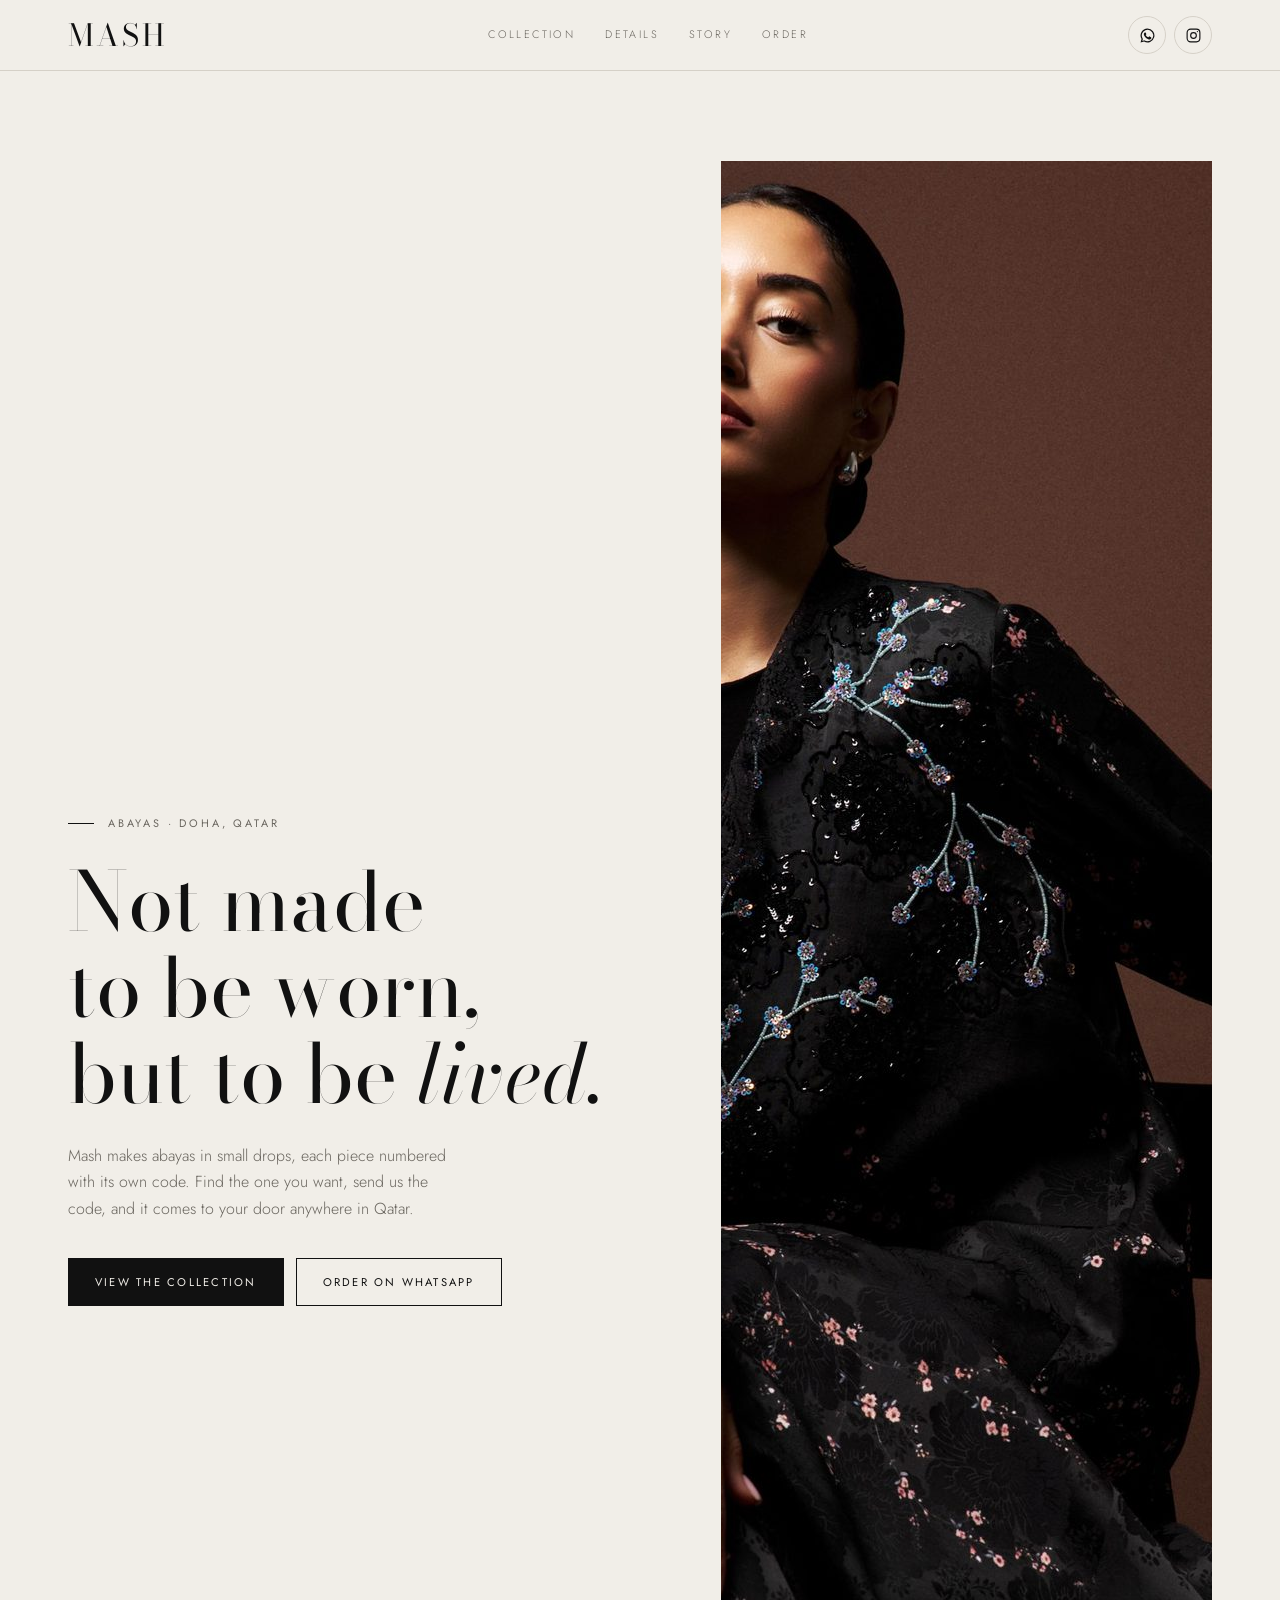
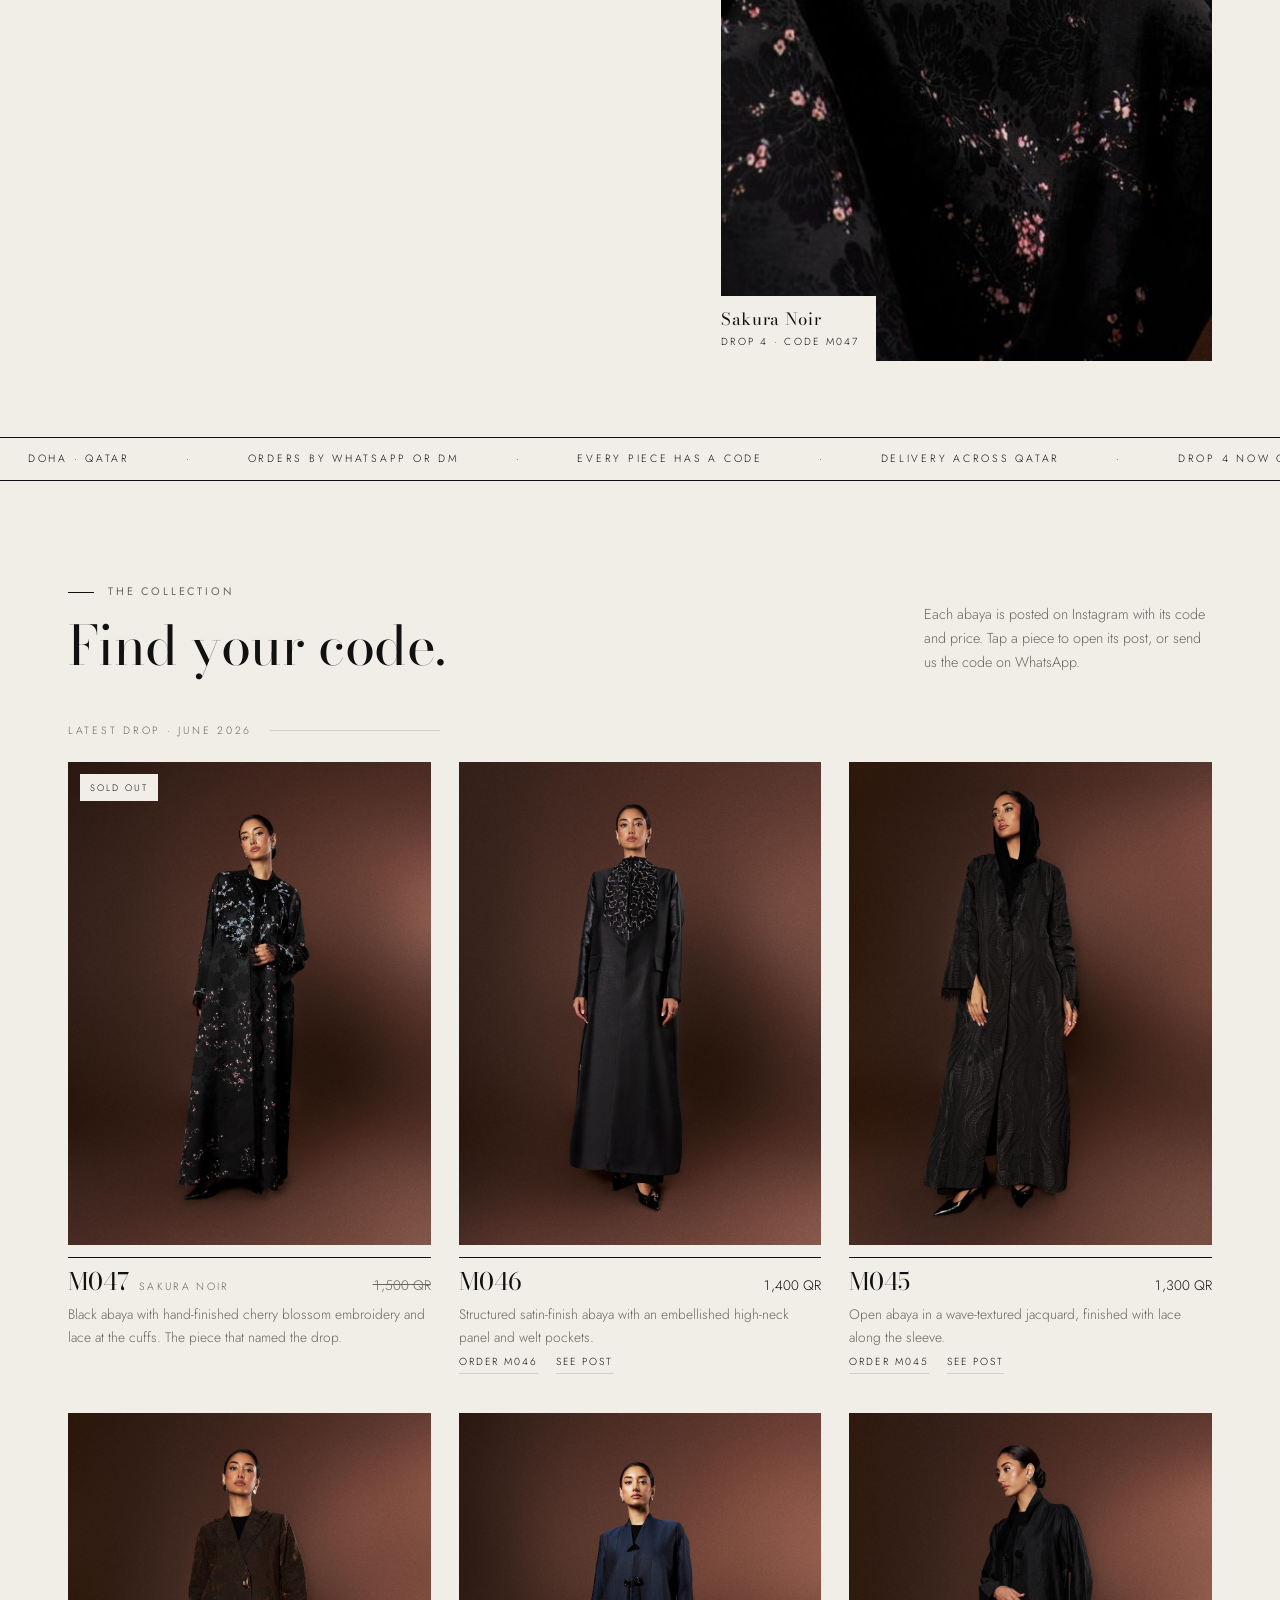
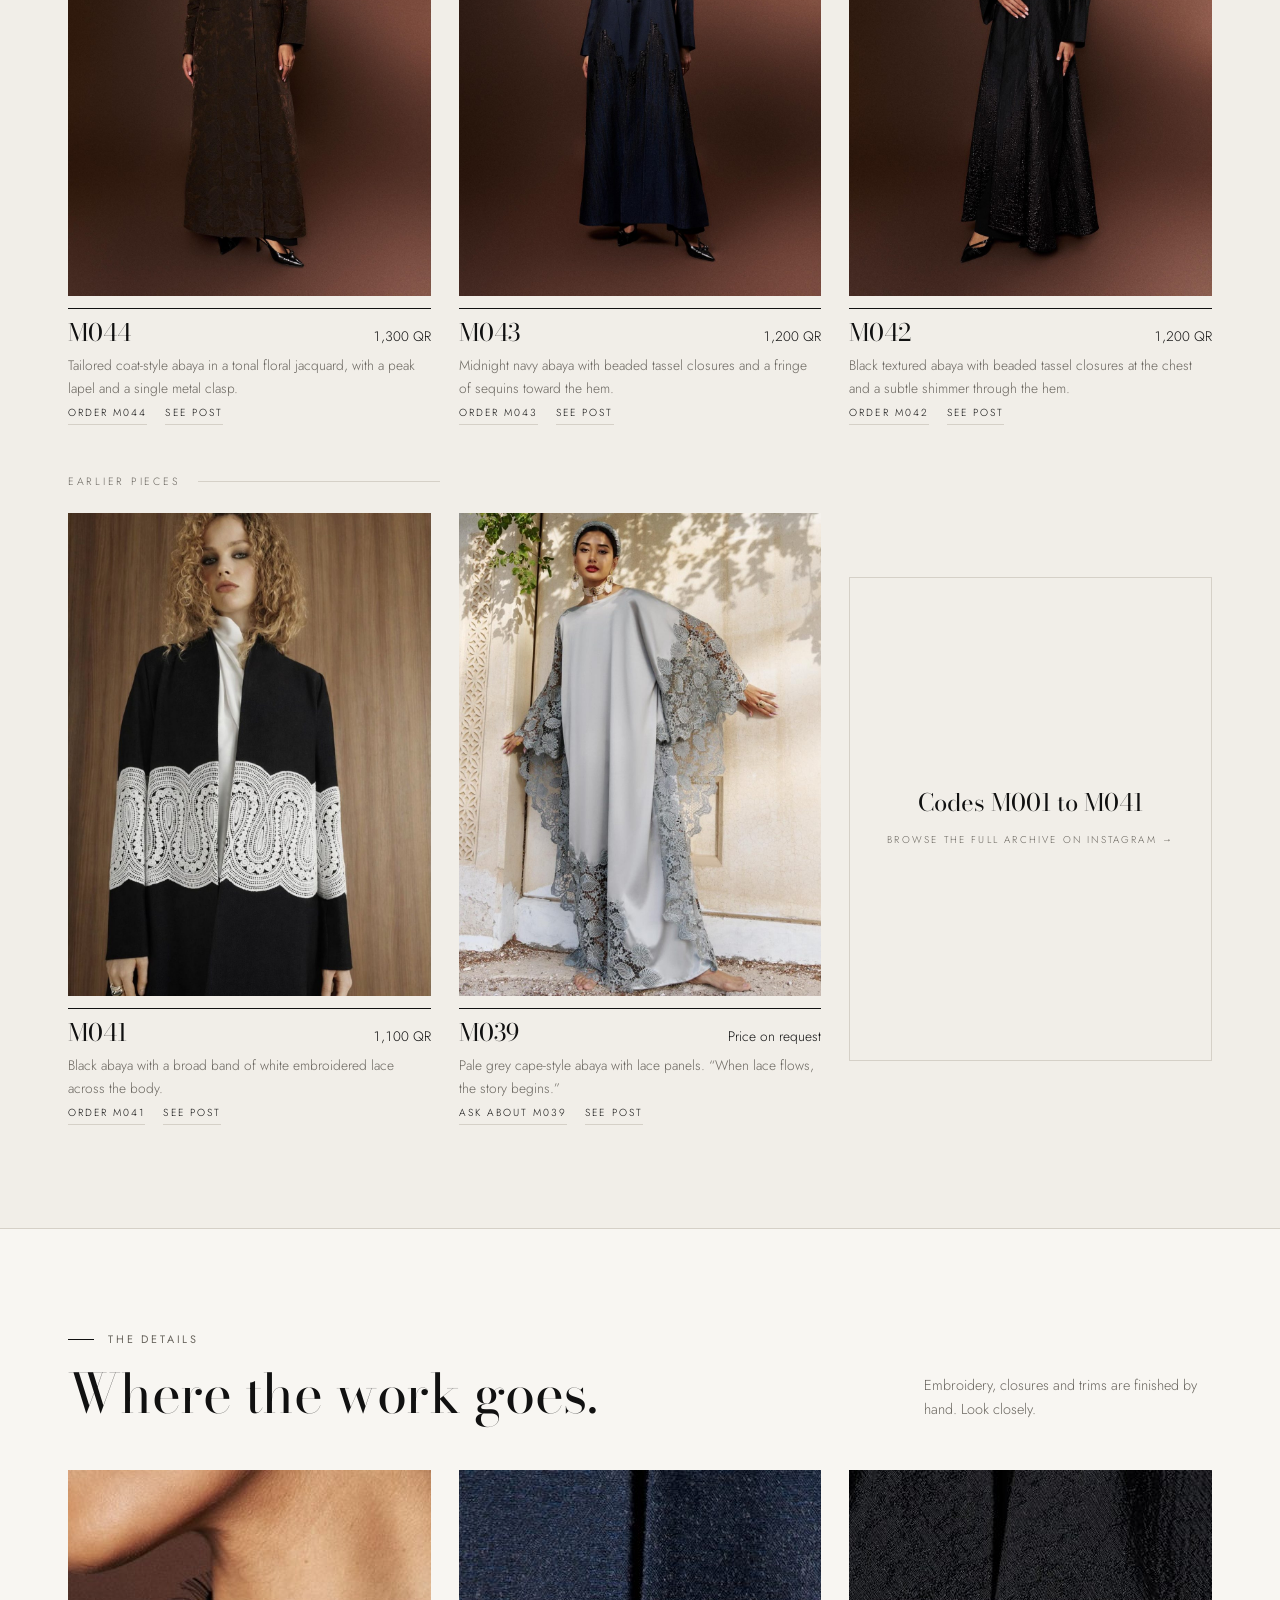
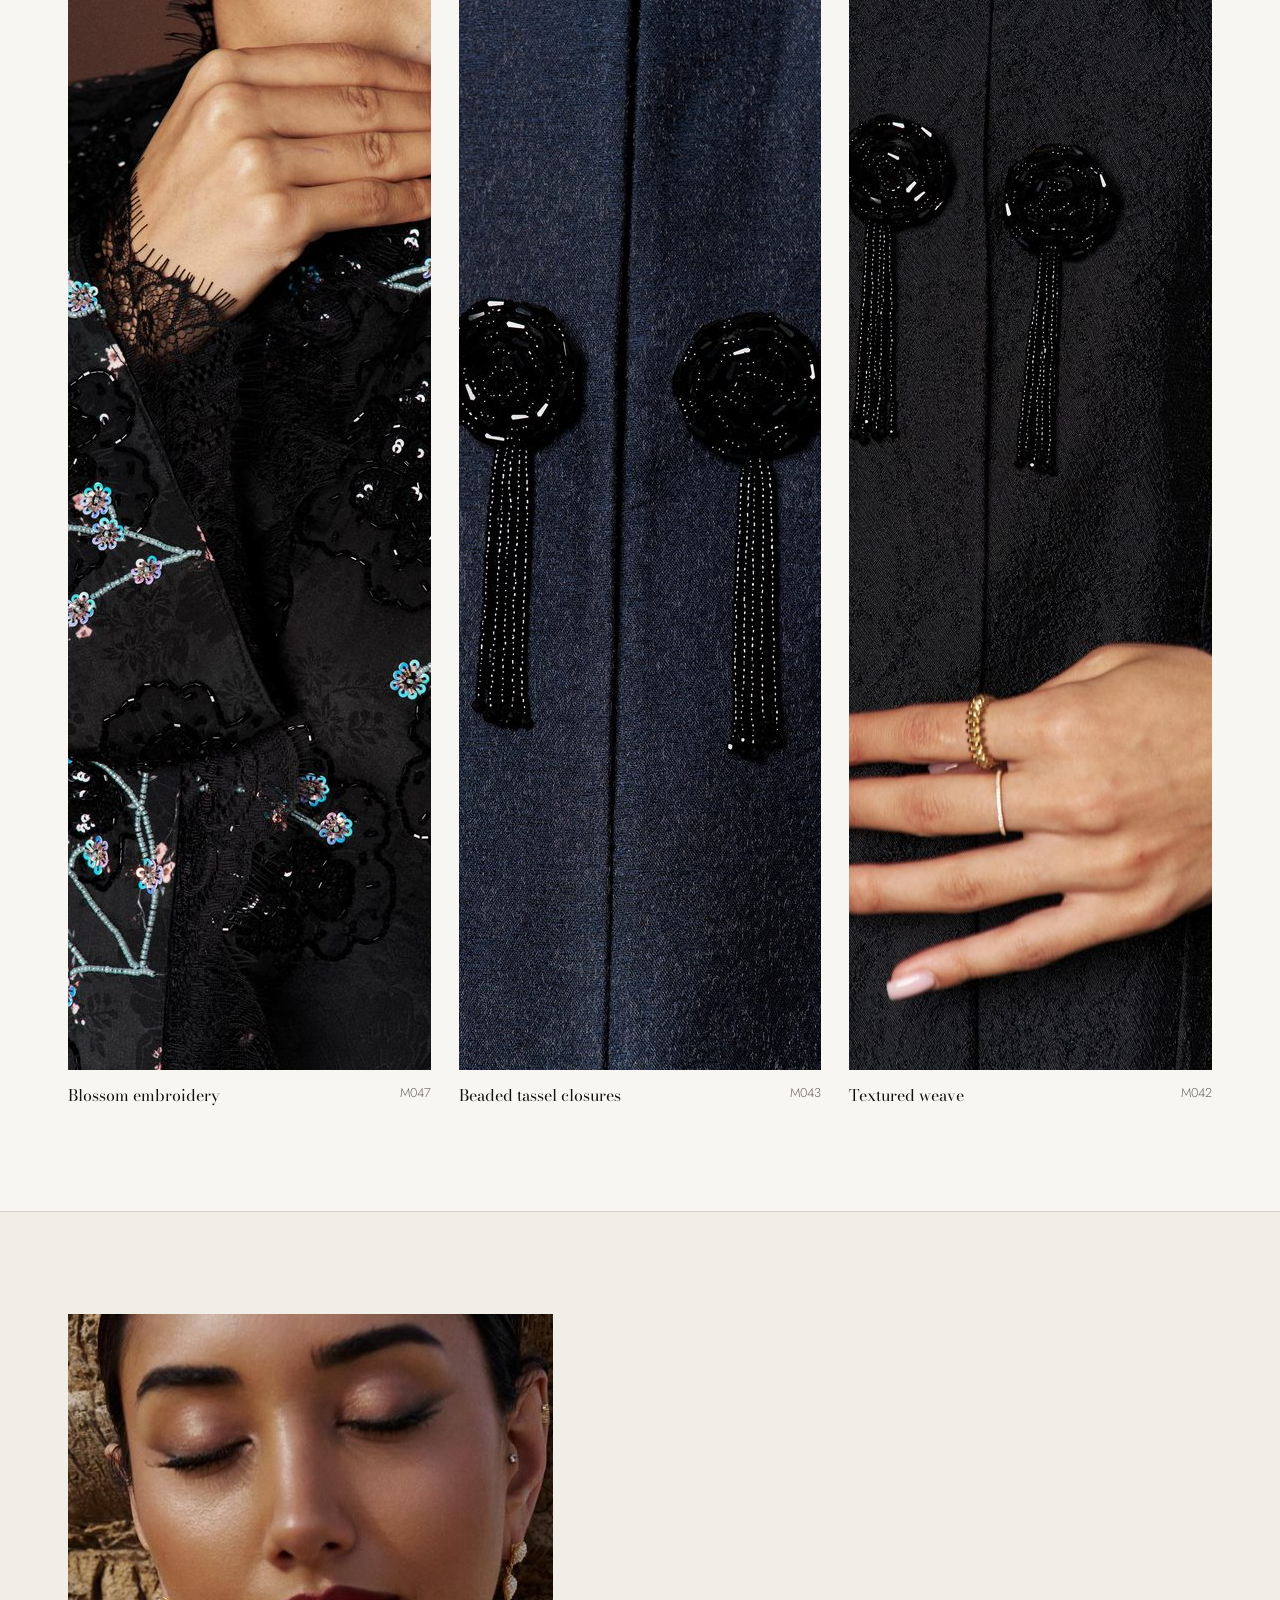
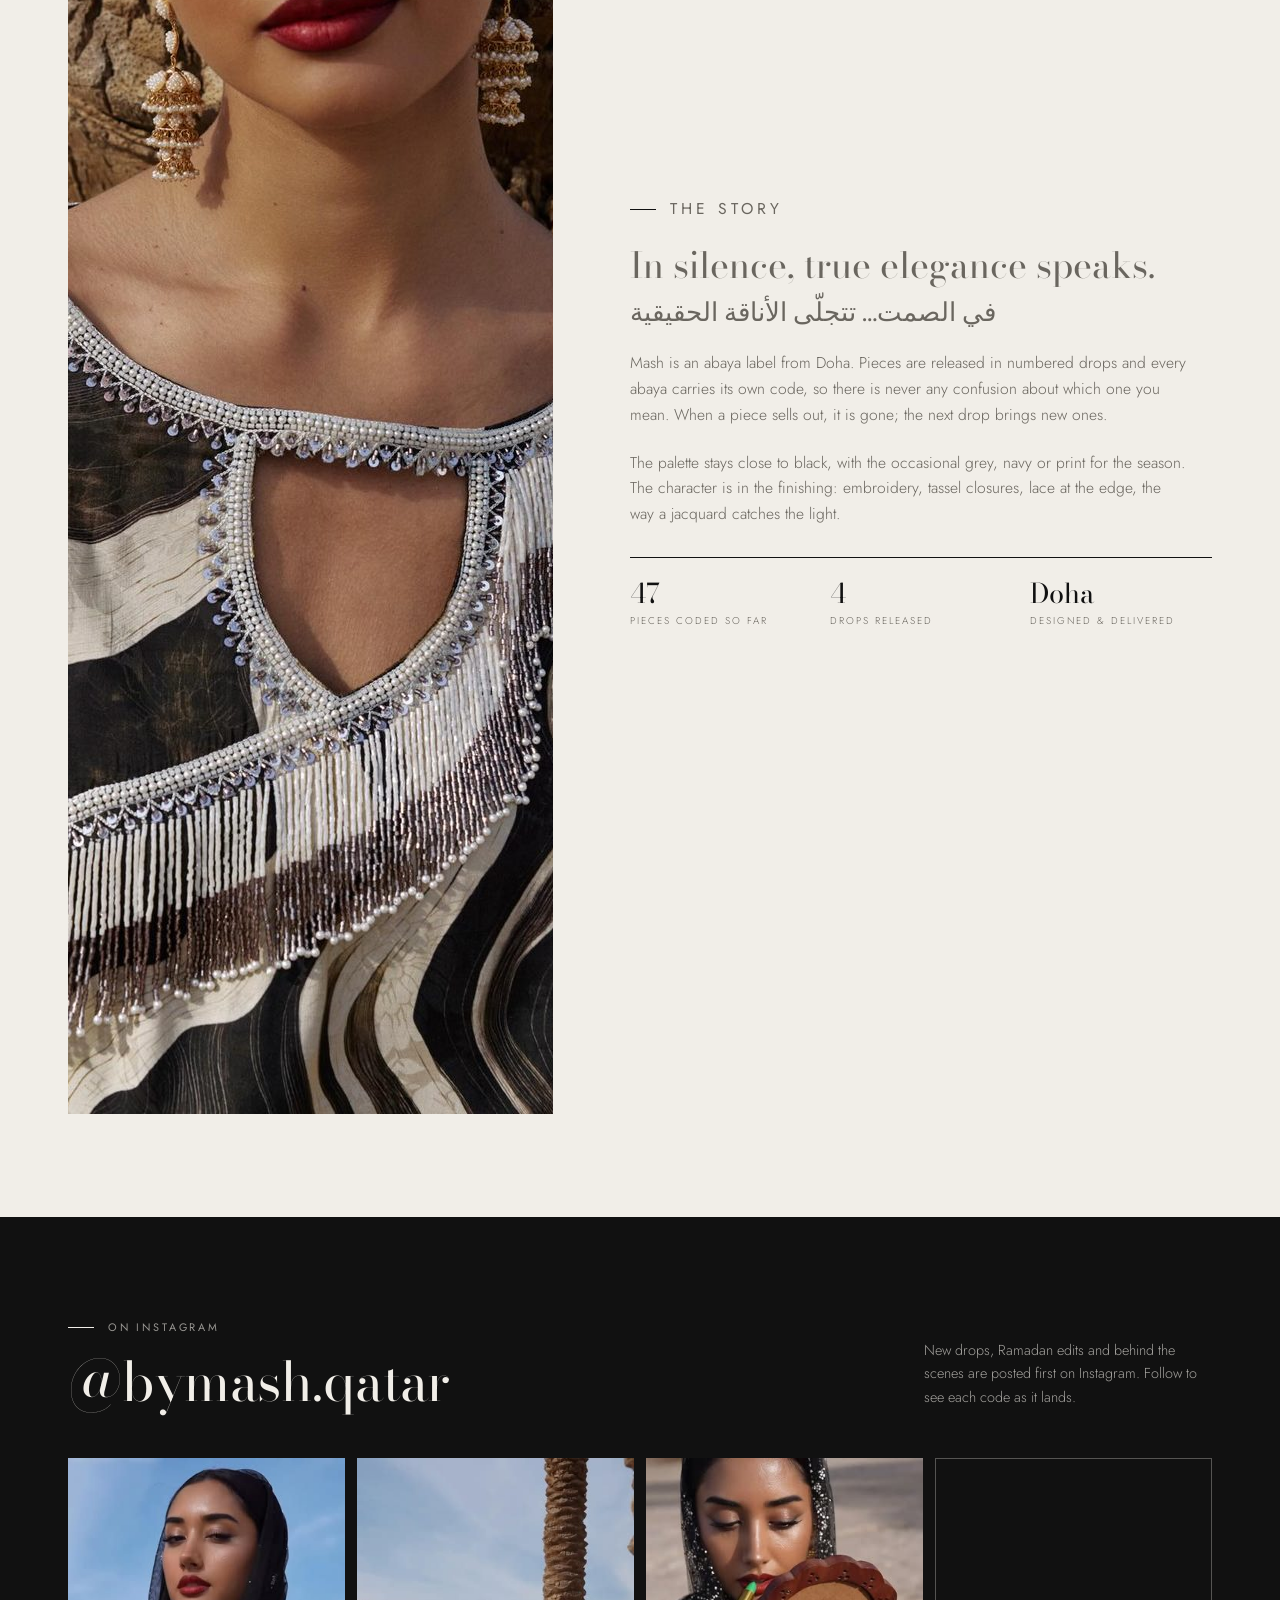
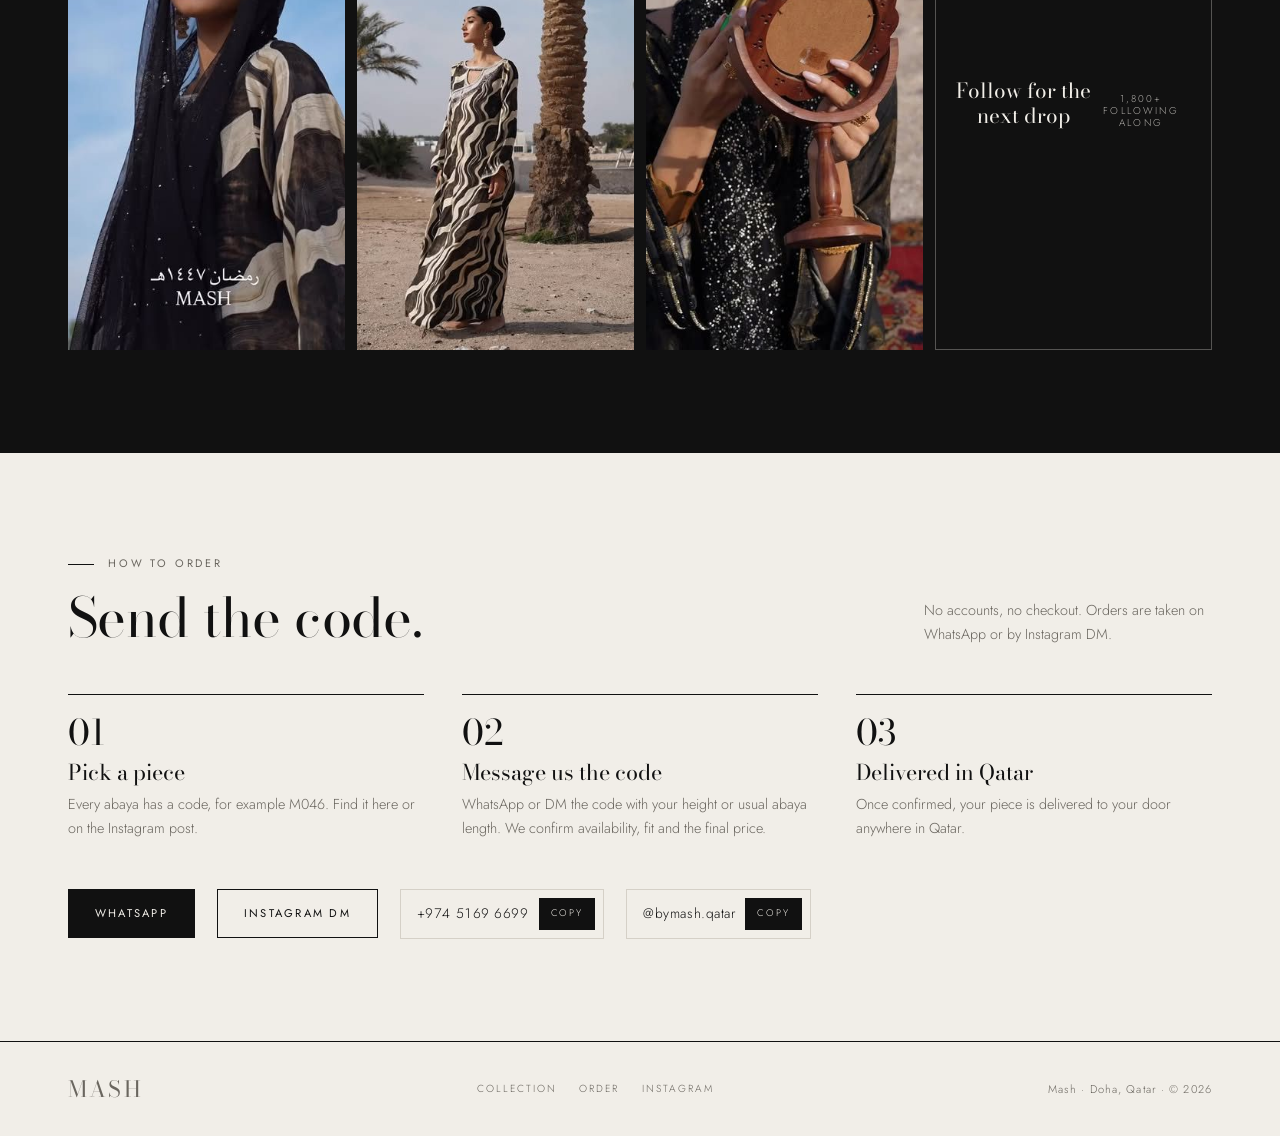
==== index.html @ be3044d1 "Mash website: collection, story and ordering pages Co-Authored-By: Claude Fable 5.1 <noreply@anthrop" ====
<!doctype html>
<html lang="en">
<head>
<meta charset="utf-8">
<meta name="viewport" content="width=device-width, initial-scale=1, viewport-fit=cover">
<meta name="description" content="Mash, an abaya label from Doha, Qatar. Numbered drops, each piece with its own code. Order on WhatsApp or Instagram.">
<title>Mash</title>
<link rel="stylesheet" href="https://fonts.googleapis.com/css2?family=Bodoni+Moda:ital,opsz,wght@0,6..96,400;0,6..96,500;1,6..96,400&family=Jost:wght@300;400;500&display=swap">
<style>
  /* Layout: ivory paper and black ink, like the logo. Hairline rules, a Didone wordmark, photographs left untouched. */
  :root {
    --bg: #f1eee8;
    --bg-2: #f8f6f2;
    --fg: #111111;
    --fg-muted: #6a665f;
    --line: #d5d0c7;
    --line-strong: #111111;
    --font-display: "Bodoni Moda", "Didot", "Bodoni 72", "Times New Roman", serif;
    --font-body: "Jost", "Futura", "Helvetica Neue", Arial, sans-serif;
  }
  @media (prefers-color-scheme: dark) {
    :root:not([data-theme="light"]) {
      --bg: #0f0f0f; --bg-2: #161616; --fg: #efece6; --fg-muted: #9c978e; --line: #2c2c2c; --line-strong: #efece6;
      color-scheme: dark;
    }
  }
  :root[data-theme="dark"] {
    --bg: #0f0f0f; --bg-2: #161616; --fg: #efece6; --fg-muted: #9c978e; --line: #2c2c2c; --line-strong: #efece6;
    color-scheme: dark;
  }

  * { box-sizing: border-box; }
  html { scroll-behavior: smooth; }
  body {
    margin: 0; background: var(--bg); color: var(--fg);
    font-family: var(--font-body); font-weight: 300; font-size: 15px; line-height: 1.65;
    -webkit-font-smoothing: antialiased;
  }
  a { color: inherit; }
  a:focus-visible, button:focus-visible { outline: 2px solid var(--fg); outline-offset: 4px; }
  img { max-width: 100%; display: block; }

  .wrap { width: min(1240px, 100%); margin-inline: auto; padding-inline: clamp(16px, 4vw, 48px); }

  h1, h2, h3 { font-family: var(--font-display); font-weight: 400; line-height: 1.05; margin: 0; text-wrap: balance; }
  h2 { font-size: clamp(2.2rem, 4.5vw, 3.4rem); letter-spacing: -0.01em; }
  h3 { font-size: 1.35rem; }
  p { margin: 0; max-width: 62ch; }
  .eyebrow { font-size: 0.68rem; letter-spacing: 0.26em; text-transform: uppercase; color: var(--fg-muted); font-weight: 400; display: flex; align-items: center; gap: 14px; }
  .eyebrow::before { content: ""; width: 26px; height: 1px; background: var(--fg); }

  .btn {
    display: inline-flex; align-items: center; justify-content: center; gap: 10px;
    padding: 14px 26px; border: 1px solid var(--fg); border-radius: 0;
    font-size: 0.7rem; letter-spacing: 0.2em; text-transform: uppercase; font-weight: 400;
    text-decoration: none; cursor: pointer; background: transparent; color: var(--fg);
    transition: background-color 220ms ease, color 220ms ease;
  }
  .btn:hover { background: var(--fg); color: var(--bg); }
  .btn.solid { background: var(--fg); color: var(--bg); }
  .btn.solid:hover { background: transparent; color: var(--fg); }
  .btn svg { width: 15px; height: 15px; }

  /* Header */
  .site-header {
    position: sticky; top: env(safe-area-inset-top, 0px); z-index: 20;
    background: color-mix(in srgb, var(--bg) 90%, transparent);
    backdrop-filter: blur(10px); -webkit-backdrop-filter: blur(10px);
    border-bottom: 1px solid var(--line);
  }
  .site-header .wrap { display: flex; align-items: center; justify-content: space-between; gap: 24px; height: 70px; }
  .wordmark { font-family: var(--font-display); font-weight: 400; font-size: 1.9rem; letter-spacing: 0.1em; text-transform: uppercase; text-decoration: none; line-height: 1; }
  .nav { display: flex; gap: 30px; }
  .nav a { text-decoration: none; font-size: 0.68rem; letter-spacing: 0.22em; text-transform: uppercase; color: var(--fg-muted); transition: color 200ms; }
  .nav a:hover { color: var(--fg); }
  .header-links { display: flex; gap: 8px; }
  .icon-link { display: inline-flex; align-items: center; justify-content: center; width: 38px; height: 38px; border: 1px solid var(--line); border-radius: 999px; color: var(--fg); transition: border-color 200ms, background-color 200ms, color 200ms; }
  .icon-link:hover { border-color: var(--fg); background: var(--fg); color: var(--bg); }
  .icon-link svg { width: 17px; height: 17px; }
  @media (max-width: 760px) { .nav { display: none; } }

  /* Hero */
  .hero { padding-block: clamp(40px, 7vw, 96px) clamp(40px, 6vw, 80px); }
  .hero .wrap { display: grid; grid-template-columns: 6fr 5fr; gap: clamp(28px, 5vw, 80px); align-items: center; }
  .hero .wrap > * { min-width: 0; }
  .hero h1 { font-size: clamp(2.6rem, 6.4vw, 5.6rem); margin-top: 26px; }
  .hero h1 em { font-style: italic; font-weight: 400; }
  .hero .lede { margin-top: 26px; font-size: 1rem; color: var(--fg-muted); max-width: 42ch; }
  .hero .actions { display: flex; flex-wrap: wrap; gap: 12px; margin-top: 36px; }
  .hero-visual { position: relative; }
  .hero-visual img { width: 100%; aspect-ratio: 4 / 5; object-fit: cover; object-position: top; }
  .hero-visual .tag { position: absolute; left: 0; bottom: 0; background: var(--bg); color: var(--fg); padding: 10px 16px 10px 0; font-size: 0.64rem; letter-spacing: 0.22em; text-transform: uppercase; }
  .hero-visual .tag b { font-family: var(--font-display); font-weight: 400; font-size: 1.05rem; letter-spacing: 0.04em; text-transform: none; display: block; }
  @media (max-width: 860px) {
    .hero .wrap { grid-template-columns: 1fr; }
    .hero-visual { max-width: 460px; }
  }

  /* Strip */
  .strip { border-block: 1px solid var(--line-strong); overflow: hidden; padding-block: 12px; }
  .strip .track { display: flex; gap: 0; white-space: nowrap; width: max-content; animation: slide 46s linear infinite; }
  .strip span { font-size: 0.66rem; letter-spacing: 0.26em; text-transform: uppercase; padding-inline: 28px; }
  .strip span::after { content: "·"; margin-left: 56px; }
  @keyframes slide { to { transform: translateX(-50%); } }

  section { padding-block: clamp(56px, 8vw, 112px); }
  .section-head { display: grid; grid-template-columns: 1fr auto; gap: 24px; align-items: end; margin-bottom: clamp(28px, 4vw, 48px); }
  .section-head h2 { margin-top: 16px; }
  .section-head .note { color: var(--fg-muted); max-width: 36ch; font-size: 0.9rem; }
  @media (max-width: 720px) { .section-head { grid-template-columns: 1fr; } }

  /* Collection */
  .group-label { display: flex; align-items: center; gap: 18px; margin: clamp(28px, 4vw, 48px) 0 22px; font-size: 0.66rem; letter-spacing: 0.26em; text-transform: uppercase; color: var(--fg-muted); }
  .group-label::after { content: ""; flex: 1; height: 1px; background: var(--line); }
  .group-label:first-of-type { margin-top: 0; }
  .grid { display: grid; grid-template-columns: repeat(3, minmax(0, 1fr)); gap: clamp(26px, 3vw, 44px) clamp(14px, 2.2vw, 28px); }
  @media (max-width: 900px) { .grid { grid-template-columns: repeat(2, minmax(0, 1fr)); } }
  @media (max-width: 480px) { .grid { grid-template-columns: 1fr; } }
  .piece { min-width: 0; display: flex; flex-direction: column; gap: 12px; text-decoration: none; }
  .piece .photo { display: block; position: relative; aspect-ratio: 3 / 4; overflow: hidden; background: var(--bg-2); }
  .piece .photo img { position: absolute; inset: 0; width: 100%; height: 100%; object-fit: cover; transition: opacity 420ms ease, transform 900ms ease; }
  .piece .photo img.alt { opacity: 0; }
  .piece:hover .photo img.alt { opacity: 1; }
  .piece:hover .photo img { transform: scale(1.02); }
  .piece .badge { position: absolute; top: 12px; left: 12px; background: var(--bg); color: var(--fg); font-size: 0.58rem; letter-spacing: 0.22em; text-transform: uppercase; padding: 6px 10px; }
  .piece .meta { display: grid; grid-template-columns: 1fr auto; gap: 6px 12px; align-items: baseline; border-top: 1px solid var(--line-strong); padding-top: 12px; }
  .piece .code { font-family: var(--font-display); font-size: 1.5rem; line-height: 1; }
  .piece .code small { font-family: var(--font-body); font-size: 0.66rem; letter-spacing: 0.22em; text-transform: uppercase; color: var(--fg-muted); margin-left: 10px; }
  .piece .price { font-variant-numeric: tabular-nums; font-size: 0.86rem; white-space: nowrap; }
  .piece .price.out { color: var(--fg-muted); text-decoration: line-through; }
  .piece .desc { grid-column: 1 / -1; font-size: 0.86rem; color: var(--fg-muted); max-width: none; }
  .piece .cta { grid-column: 1 / -1; display: flex; gap: 18px; font-size: 0.64rem; letter-spacing: 0.2em; text-transform: uppercase; }
  .piece .cta a { text-decoration: none; border-bottom: 1px solid var(--line); padding-bottom: 2px; transition: border-color 200ms; }
  .piece .cta a:hover { border-color: var(--fg); }

  /* Details */
  .details { background: var(--bg-2); border-block: 1px solid var(--line); }
  .details .row { display: grid; grid-template-columns: repeat(3, minmax(0, 1fr)); gap: clamp(14px, 2.2vw, 28px); }
  @media (max-width: 640px) { .details .row { grid-template-columns: 1fr; } }
  .details figure { margin: 0; min-width: 0; }
  .details img { width: 100%; aspect-ratio: 3 / 4; object-fit: cover; }
  .details figcaption { margin-top: 12px; font-size: 0.8rem; color: var(--fg-muted); display: flex; justify-content: space-between; gap: 12px; }
  .details figcaption b { font-weight: 400; color: var(--fg); font-family: var(--font-display); font-size: 1rem; }

  /* Story */
  .story .wrap { display: grid; grid-template-columns: 5fr 6fr; gap: clamp(28px, 6vw, 96px); align-items: center; }
  .story img { width: 100%; aspect-ratio: 4 / 5; object-fit: cover; }
  .story .body { display: grid; gap: 22px; }
  .story .lead { font-family: var(--font-display); font-size: clamp(1.6rem, 2.8vw, 2.4rem); line-height: 1.2; max-width: 24ch; }
  .story .lead .ar { display: block; font-size: 0.72em; color: var(--fg-muted); margin-top: 10px; }
  .story p { color: var(--fg-muted); font-size: 0.98rem; }
  .facts { display: grid; grid-template-columns: repeat(3, 1fr); gap: 18px; margin-top: 8px; padding-top: 22px; border-top: 1px solid var(--line-strong); }
  .facts div { min-width: 0; }
  .facts b { display: block; font-family: var(--font-display); font-weight: 400; font-size: 1.7rem; line-height: 1; }
  .facts span { font-size: 0.62rem; letter-spacing: 0.2em; text-transform: uppercase; color: var(--fg-muted); }
  @media (max-width: 860px) { .story .wrap { grid-template-columns: 1fr; } .story img { max-width: 440px; } }

  /* Feed */
  .feed { background: var(--fg); color: var(--bg); }
  .feed .eyebrow { color: color-mix(in srgb, var(--bg) 60%, transparent); }
  .feed .eyebrow::before { background: var(--bg); }
  .feed .section-head .note { color: color-mix(in srgb, var(--bg) 65%, transparent); }
  .feed .tiles { display: grid; grid-template-columns: repeat(4, minmax(0, 1fr)); gap: 12px; }
  @media (max-width: 720px) { .feed .tiles { grid-template-columns: repeat(2, minmax(0, 1fr)); } }
  .feed .tiles a { display: block; min-width: 0; aspect-ratio: 9 / 16; overflow: hidden; }
  .feed .tiles img { width: 100%; height: 100%; object-fit: cover; transition: transform 900ms ease; }
  .feed .tiles a:hover img { transform: scale(1.03); }
  .feed .tiles .more { display: flex; align-items: center; justify-content: center; text-align: center; border: 1px solid color-mix(in srgb, var(--bg) 30%, transparent); text-decoration: none; padding: 20px; font-family: var(--font-display); font-size: 1.3rem; line-height: 1.2; }
  .feed .tiles .more span { display: block; font-family: var(--font-body); font-size: 0.62rem; letter-spacing: 0.22em; text-transform: uppercase; margin-top: 14px; opacity: 0.7; }
  .feed .btn { border-color: var(--bg); color: var(--bg); }
  .feed .btn:hover { background: var(--bg); color: var(--fg); }

  /* Order */
  .steps { display: grid; grid-template-columns: repeat(3, minmax(0, 1fr)); gap: clamp(20px, 3vw, 40px); counter-reset: step; }
  @media (max-width: 760px) { .steps { grid-template-columns: 1fr; } }
  .step { padding-top: 20px; border-top: 1px solid var(--line-strong); min-width: 0; }
  .step::before { counter-increment: step; content: counter(step, decimal-leading-zero); font-family: var(--font-display); font-size: 2.2rem; line-height: 1; display: block; margin-bottom: 12px; }
  .step h3 { margin-bottom: 8px; }
  .step p { font-size: 0.9rem; color: var(--fg-muted); }
  .order .cta { margin-top: clamp(28px, 4vw, 48px); display: flex; flex-wrap: wrap; align-items: center; gap: 14px 22px; }
  .contact { display: inline-flex; align-items: center; gap: 10px; border: 1px solid var(--line); padding: 8px 8px 8px 16px; font-size: 0.86rem; letter-spacing: 0.04em; font-variant-numeric: tabular-nums; }
  .contact button { font: inherit; font-size: 0.6rem; letter-spacing: 0.2em; text-transform: uppercase; background: var(--fg); color: var(--bg); border: 0; padding: 8px 12px; cursor: pointer; transition: opacity 200ms; }
  .contact button:hover { opacity: 0.8; }

  footer { border-top: 1px solid var(--line-strong); padding-block: 36px; }
  footer .wrap { display: flex; flex-wrap: wrap; justify-content: space-between; align-items: center; gap: 16px 32px; font-size: 0.7rem; letter-spacing: 0.1em; color: var(--fg-muted); }
  footer .wordmark { font-size: 1.4rem; }
  footer nav { display: flex; gap: 22px; }
  footer nav a { text-decoration: none; letter-spacing: 0.2em; text-transform: uppercase; font-size: 0.64rem; }

  .reveal { animation: rise 700ms cubic-bezier(.2,.7,.2,1) both; }
  .reveal.d1 { animation-delay: 80ms; } .reveal.d2 { animation-delay: 160ms; } .reveal.d3 { animation-delay: 240ms; }
  @keyframes rise { from { opacity: 0.001; transform: translateY(12px); } to { opacity: 1; transform: none; } }
  @media (prefers-reduced-motion: reduce) {
    .reveal { animation: none; } .strip .track { animation: none; } html { scroll-behavior: auto; }
    .piece:hover .photo img, .feed .tiles a:hover img { transform: none; }
  }
</style>
</head>
<body>

<header class="site-header">
  <div class="wrap">
    <a class="wordmark" href="#top">Mash</a>
    <nav class="nav" aria-label="Sections">
      <a href="#collection">Collection</a>
      <a href="#details">Details</a>
      <a href="#story">Story</a>
      <a href="#order">Order</a>
    </nav>
    <div class="header-links">
      <a class="icon-link" href="https://wa.me/97451696699" target="_blank" rel="noopener" aria-label="WhatsApp">
        <svg viewBox="0 0 24 24" fill="currentColor" aria-hidden="true"><path d="M12 2.2a9.8 9.8 0 0 0-8.4 14.8L2.2 21.8l4.9-1.3A9.8 9.8 0 1 0 12 2.2Zm0 17.9a8.1 8.1 0 0 1-4.1-1.1l-.3-.2-2.9.8.8-2.8-.2-.3A8.1 8.1 0 1 1 12 20.1Zm4.5-6c-.2-.1-1.5-.7-1.7-.8s-.4-.1-.6.1-.6.8-.8 1c-.1.2-.3.2-.5.1a6.6 6.6 0 0 1-3.3-2.9c-.2-.4.3-.4.7-1.3.1-.2 0-.3 0-.4l-.8-1.8c-.2-.5-.4-.4-.6-.4h-.5a1 1 0 0 0-.7.3 3 3 0 0 0-.9 2.2 5.2 5.2 0 0 0 1.1 2.7 11.8 11.8 0 0 0 4.5 4c1.7.7 2.3.8 3.1.6a2.7 2.7 0 0 0 1.8-1.2 2.2 2.2 0 0 0 .1-1.3c0-.1-.2-.2-.4-.3Z"/></svg>
      </a>
      <a class="icon-link" href="https://www.instagram.com/bymash.qatar/" target="_blank" rel="noopener" aria-label="Instagram">
        <svg viewBox="0 0 24 24" fill="none" stroke="currentColor" stroke-width="1.6" aria-hidden="true"><rect x="3" y="3" width="18" height="18" rx="5"/><circle cx="12" cy="12" r="4"/><circle cx="17.5" cy="6.5" r="0.9" fill="currentColor" stroke="none"/></svg>
      </a>
    </div>
  </div>
</header>

<main id="top">
  <section class="hero">
    <div class="wrap">
      <div>
        <p class="eyebrow reveal">Abayas · Doha, Qatar</p>
        <h1 class="reveal d1">Not made to be worn,<br>but to be <em>lived.</em></h1>
        <p class="lede reveal d2">Mash makes abayas in small drops, each piece numbered with its own code. Find the one you want, send us the code, and it comes to your door anywhere in Qatar.</p>
        <div class="actions reveal d3">
          <a class="btn solid" href="#collection">View the collection</a>
          <a class="btn" href="https://wa.me/97451696699" target="_blank" rel="noopener">Order on WhatsApp</a>
        </div>
      </div>
      <div class="hero-visual reveal d2">
        <img src="images/hero.jpg" alt="Model seated in the Sakura Noir abaya, black with cherry blossom embroidery" width="1351" height="1800">
        <div class="tag"><b>Sakura Noir</b>Drop 4 · Code M047</div>
      </div>
    </div>
  </section>

  <div class="strip" aria-hidden="true">
    <div class="track">
      <span>Doha · Qatar</span><span>Orders by WhatsApp or DM</span><span>Every piece has a code</span><span>Delivery across Qatar</span><span>Drop 4 now on Instagram</span>
      <span>Doha · Qatar</span><span>Orders by WhatsApp or DM</span><span>Every piece has a code</span><span>Delivery across Qatar</span><span>Drop 4 now on Instagram</span>
    </div>
  </div>

  <section id="collection">
    <div class="wrap">
      <div class="section-head">
        <div>
          <p class="eyebrow">The collection</p>
          <h2>Find your code.</h2>
        </div>
        <p class="note">Each abaya is posted on Instagram with its code and price. Tap a piece to open its post, or send us the code on WhatsApp.</p>
      </div>

      <p class="group-label">Latest drop · June 2026</p>
      <div class="grid">
        <a class="piece" href="https://www.instagram.com/bymash.qatar/p/DZDLqr0jlgG/" target="_blank" rel="noopener">
          <div class="photo">
            <img src="images/M047-a.jpg" alt="M047 Sakura Noir: black abaya with cherry blossom embroidery" loading="lazy" width="1051" height="1400">
            <img class="alt" src="images/M047-b.jpg" alt="" loading="lazy" width="1051" height="1400">
            <span class="badge">Sold out</span>
          </div>
          <div class="meta">
            <span class="code">M047<small>Sakura Noir</small></span>
            <span class="price out">1,500 QR</span>
            <p class="desc">Black abaya with hand-finished cherry blossom embroidery and lace at the cuffs. The piece that named the drop.</p>
          </div>
        </a>
        <div class="piece">
          <a class="photo" href="https://www.instagram.com/bymash.qatar/p/DZDLSxYDmnv/" target="_blank" rel="noopener" aria-label="Open M046 on Instagram">
            <img src="images/M046-a.jpg" alt="M046: structured black abaya with an embellished high collar panel" loading="lazy" width="1121" height="1400">
            <img class="alt" src="images/M046-b.jpg" alt="" loading="lazy" width="1121" height="1400">
          </a>
          <div class="meta">
            <span class="code">M046</span>
            <span class="price">1,400 QR</span>
            <p class="desc">Structured satin-finish abaya with an embellished high-neck panel and welt pockets.</p>
            <span class="cta"><a href="https://wa.me/97451696699?text=Hi%20Mash%2C%20I%27d%20like%20to%20order%20M046" target="_blank" rel="noopener">Order M046</a><a href="https://www.instagram.com/bymash.qatar/p/DZDLSxYDmnv/" target="_blank" rel="noopener">See post</a></span>
          </div>
        </div>
        <div class="piece">
          <a class="photo" href="https://www.instagram.com/bymash.qatar/p/DZDKl4EjuVb/" target="_blank" rel="noopener" aria-label="Open M045 on Instagram">
            <img src="images/M045-a.jpg" alt="M045: open black abaya in a wave-textured jacquard with lace-edged sleeves" loading="lazy" width="1050" height="1400">
            <img class="alt" src="images/M045-b.jpg" alt="" loading="lazy" width="1051" height="1400">
          </a>
          <div class="meta">
            <span class="code">M045</span>
            <span class="price">1,300 QR</span>
            <p class="desc">Open abaya in a wave-textured jacquard, finished with lace along the sleeve.</p>
            <span class="cta"><a href="https://wa.me/97451696699?text=Hi%20Mash%2C%20I%27d%20like%20to%20order%20M045" target="_blank" rel="noopener">Order M045</a><a href="https://www.instagram.com/bymash.qatar/p/DZDKl4EjuVb/" target="_blank" rel="noopener">See post</a></span>
          </div>
        </div>
        <div class="piece">
          <a class="photo" href="https://www.instagram.com/bymash.qatar/p/DZDKOaCDn-_/" target="_blank" rel="noopener" aria-label="Open M044 on Instagram">
            <img src="images/M044-a.jpg" alt="M044: tailored coat-style abaya in a tonal floral jacquard with a single clasp" loading="lazy" width="1051" height="1400">
            <img class="alt" src="images/M044-b.jpg" alt="" loading="lazy" width="1051" height="1400">
          </a>
          <div class="meta">
            <span class="code">M044</span>
            <span class="price">1,300 QR</span>
            <p class="desc">Tailored coat-style abaya in a tonal floral jacquard, with a peak lapel and a single metal clasp.</p>
            <span class="cta"><a href="https://wa.me/97451696699?text=Hi%20Mash%2C%20I%27d%20like%20to%20order%20M044" target="_blank" rel="noopener">Order M044</a><a href="https://www.instagram.com/bymash.qatar/p/DZDKOaCDn-_/" target="_blank" rel="noopener">See post</a></span>
          </div>
        </div>
        <div class="piece">
          <a class="photo" href="https://www.instagram.com/bymash.qatar/p/DZDJqOxjsZW/" target="_blank" rel="noopener" aria-label="Open M043 on Instagram">
            <img src="images/M043-a.jpg" alt="M043: midnight navy abaya with beaded tassel closures" loading="lazy" width="1050" height="1400">
            <img class="alt" src="images/M043-b.jpg" alt="" loading="lazy" width="1050" height="1400">
          </a>
          <div class="meta">
            <span class="code">M043</span>
            <span class="price">1,200 QR</span>
            <p class="desc">Midnight navy abaya with beaded tassel closures and a fringe of sequins toward the hem.</p>
            <span class="cta"><a href="https://wa.me/97451696699?text=Hi%20Mash%2C%20I%27d%20like%20to%20order%20M043" target="_blank" rel="noopener">Order M043</a><a href="https://www.instagram.com/bymash.qatar/p/DZDJqOxjsZW/" target="_blank" rel="noopener">See post</a></span>
          </div>
        </div>
        <div class="piece">
          <a class="photo" href="https://www.instagram.com/bymash.qatar/p/DZDJIjqjluG/" target="_blank" rel="noopener" aria-label="Open M042 on Instagram">
            <img src="images/M042-a.jpg" alt="M042: black textured abaya with beaded tassel closures" loading="lazy" width="1120" height="1400">
            <img class="alt" src="images/M042-b.jpg" alt="" loading="lazy" width="1120" height="1400">
          </a>
          <div class="meta">
            <span class="code">M042</span>
            <span class="price">1,200 QR</span>
            <p class="desc">Black textured abaya with beaded tassel closures at the chest and a subtle shimmer through the hem.</p>
            <span class="cta"><a href="https://wa.me/97451696699?text=Hi%20Mash%2C%20I%27d%20like%20to%20order%20M042" target="_blank" rel="noopener">Order M042</a><a href="https://www.instagram.com/bymash.qatar/p/DZDJIjqjluG/" target="_blank" rel="noopener">See post</a></span>
          </div>
        </div>
      </div>

      <p class="group-label">Earlier pieces</p>
      <div class="grid">
        <div class="piece">
          <a class="photo" href="https://www.instagram.com/bymash.qatar/p/DWZCvbiDL7h/" target="_blank" rel="noopener" aria-label="Open M041 on Instagram">
            <img src="images/M041-a.jpg" alt="M041: black abaya with a wide white embroidered lace band" loading="lazy" width="1050" height="1400">
          </a>
          <div class="meta">
            <span class="code">M041</span>
            <span class="price">1,100 QR</span>
            <p class="desc">Black abaya with a broad band of white embroidered lace across the body.</p>
            <span class="cta"><a href="https://wa.me/97451696699?text=Hi%20Mash%2C%20I%27d%20like%20to%20order%20M041" target="_blank" rel="noopener">Order M041</a><a href="https://www.instagram.com/bymash.qatar/p/DWZCvbiDL7h/" target="_blank" rel="noopener">See post</a></span>
          </div>
        </div>
        <div class="piece">
          <a class="photo" href="https://www.instagram.com/bymash.qatar/p/DUyXLKQDk3s/" target="_blank" rel="noopener" aria-label="Open M039 on Instagram">
            <img src="images/M039-a.jpg" alt="M039: pale grey cape-style abaya with lace panels" loading="lazy" width="1400" height="1400">
          </a>
          <div class="meta">
            <span class="code">M039</span>
            <span class="price">Price on request</span>
            <p class="desc">Pale grey cape-style abaya with lace panels. “When lace flows, the story begins.”</p>
            <span class="cta"><a href="https://wa.me/97451696699?text=Hi%20Mash%2C%20I%27d%20like%20to%20ask%20about%20M039" target="_blank" rel="noopener">Ask about M039</a><a href="https://www.instagram.com/bymash.qatar/p/DUyXLKQDk3s/" target="_blank" rel="noopener">See post</a></span>
          </div>
        </div>
        <a class="piece" href="https://www.instagram.com/bymash.qatar/" target="_blank" rel="noopener" style="justify-content:center">
          <div class="photo" style="display:flex;align-items:center;justify-content:center;text-align:center;padding:24px;border:1px solid var(--line);background:transparent">
            <div>
              <div style="font-family:var(--font-display);font-size:1.5rem;line-height:1.2">Codes M001 to M041</div>
              <div style="font-size:0.62rem;letter-spacing:0.22em;text-transform:uppercase;color:var(--fg-muted);margin-top:14px">Browse the full archive on Instagram →</div>
            </div>
          </div>
        </a>
      </div>
    </div>
  </section>

  <section id="details" class="details">
    <div class="wrap">
      <div class="section-head">
        <div>
          <p class="eyebrow">The details</p>
          <h2>Where the work goes.</h2>
        </div>
        <p class="note">Embroidery, closures and trims are finished by hand. Look closely.</p>
      </div>
      <div class="row">
        <figure>
          <img src="images/detail-1.jpg" alt="Close-up of cherry blossom embroidery and lace on the Sakura Noir abaya" loading="lazy" width="901" height="1200">
          <figcaption><b>Blossom embroidery</b><span>M047</span></figcaption>
        </figure>
        <figure>
          <img src="images/detail-2.jpg" alt="Close-up of beaded tassel closures on a navy abaya" loading="lazy" width="900" height="1200">
          <figcaption><b>Beaded tassel closures</b><span>M043</span></figcaption>
        </figure>
        <figure>
          <img src="images/detail-3.jpg" alt="Close-up of tassel buttons on a black textured abaya" loading="lazy" width="960" height="1200">
          <figcaption><b>Textured weave</b><span>M042</span></figcaption>
        </figure>
      </div>
    </div>
  </section>

  <section id="story" class="story">
    <div class="wrap">
      <img src="images/atelier.jpg" alt="Model in a patterned Mash abaya with a fringed neckline, eyes closed" loading="lazy" width="1053" height="1400">
      <div class="body">
        <p class="eyebrow">The story</p>
        <p class="lead">In silence, true elegance speaks.<span class="ar">في الصمت… تتجلّى الأناقة الحقيقية</span></p>
        <p>Mash is an abaya label from Doha. Pieces are released in numbered drops and every abaya carries its own code, so there is never any confusion about which one you mean. When a piece sells out, it is gone; the next drop brings new ones.</p>
        <p>The palette stays close to black, with the occasional grey, navy or print for the season. The character is in the finishing: embroidery, tassel closures, lace at the edge, the way a jacquard catches the light.</p>
        <div class="facts">
          <div><b>47</b><span>Pieces coded so far</span></div>
          <div><b>4</b><span>Drops released</span></div>
          <div><b>Doha</b><span>Designed &amp; delivered</span></div>
        </div>
      </div>
    </div>
  </section>

  <section class="feed">
    <div class="wrap">
      <div class="section-head">
        <div>
          <p class="eyebrow">On Instagram</p>
          <h2>@bymash.qatar</h2>
        </div>
        <p class="note">New drops, Ramadan edits and behind the scenes are posted first on Instagram. Follow to see each code as it lands.</p>
      </div>
      <div class="tiles">
        <a href="https://www.instagram.com/bymash.qatar/reel/DU_erdlEb4W/" target="_blank" rel="noopener"><img src="images/feed-1.jpg" alt="Ramadan 1447 campaign still" loading="lazy" width="361" height="640"></a>
        <a href="https://www.instagram.com/bymash.qatar/reel/DU3QboxDj9i/" target="_blank" rel="noopener"><img src="images/feed-2.jpg" alt="Model in a printed abaya beside a palm tree" loading="lazy" width="361" height="640"></a>
        <a href="https://www.instagram.com/bymash.qatar/reel/DUvf94rjkxX/" target="_blank" rel="noopener"><img src="images/feed-3.jpg" alt="Model holding a hand mirror in a beaded abaya" loading="lazy" width="361" height="640"></a>
        <a class="more" href="https://www.instagram.com/bymash.qatar/" target="_blank" rel="noopener">Follow for the next drop<span>1,800+ following along</span></a>
      </div>
    </div>
  </section>

  <section id="order" class="order">
    <div class="wrap">
      <div class="section-head">
        <div>
          <p class="eyebrow">How to order</p>
          <h2>Send the code.</h2>
        </div>
        <p class="note">No accounts, no checkout. Orders are taken on WhatsApp or by Instagram DM.</p>
      </div>
      <div class="steps">
        <div class="step">
          <h3>Pick a piece</h3>
          <p>Every abaya has a code, for example M046. Find it here or on the Instagram post.</p>
        </div>
        <div class="step">
          <h3>Message us the code</h3>
          <p>WhatsApp or DM the code with your height or usual abaya length. We confirm availability, fit and the final price.</p>
        </div>
        <div class="step">
          <h3>Delivered in Qatar</h3>
          <p>Once confirmed, your piece is delivered to your door anywhere in Qatar.</p>
        </div>
      </div>
      <div class="cta">
        <a class="btn solid" href="https://wa.me/97451696699" target="_blank" rel="noopener">WhatsApp</a>
        <a class="btn" href="https://www.instagram.com/bymash.qatar/" target="_blank" rel="noopener">Instagram DM</a>
        <span class="contact" id="phone">+974 5169 6699 <button type="button" data-copy="+97451696699" aria-label="Copy WhatsApp number">Copy</button></span>
        <span class="contact" id="handle">@bymash.qatar <button type="button" data-copy="@bymash.qatar" aria-label="Copy Instagram handle">Copy</button></span>
      </div>
    </div>
  </section>
</main>

<footer>
  <div class="wrap">
    <a class="wordmark" href="#top">Mash</a>
    <nav aria-label="Footer">
      <a href="#collection">Collection</a>
      <a href="#order">Order</a>
      <a href="https://www.instagram.com/bymash.qatar/" target="_blank" rel="noopener">Instagram</a>
    </nav>
    <span>Mash · Doha, Qatar · © 2026</span>
  </div>
</footer>

<script>
  (function () {
    document.querySelectorAll('button[data-copy]').forEach(function (btn) {
      btn.addEventListener('click', function () {
        var text = btn.getAttribute('data-copy');
        var wrap = btn.parentNode;
        var done = function (label) { btn.textContent = label; setTimeout(function () { btn.textContent = 'Copy'; }, 1600); };
        var fallback = function () {
          try {
            var range = document.createRange(); range.selectNodeContents(wrap.firstChild);
            var sel = window.getSelection(); sel.removeAllRanges(); sel.addRange(range);
            done('Selected');
          } catch (e) {}
        };
        if (navigator.clipboard && navigator.clipboard.writeText) {
          navigator.clipboard.writeText(text).then(function () { done('Copied'); }).catch(fallback);
        } else { fallback(); }
      });
    });
  })();
</script>

</body>
</html>
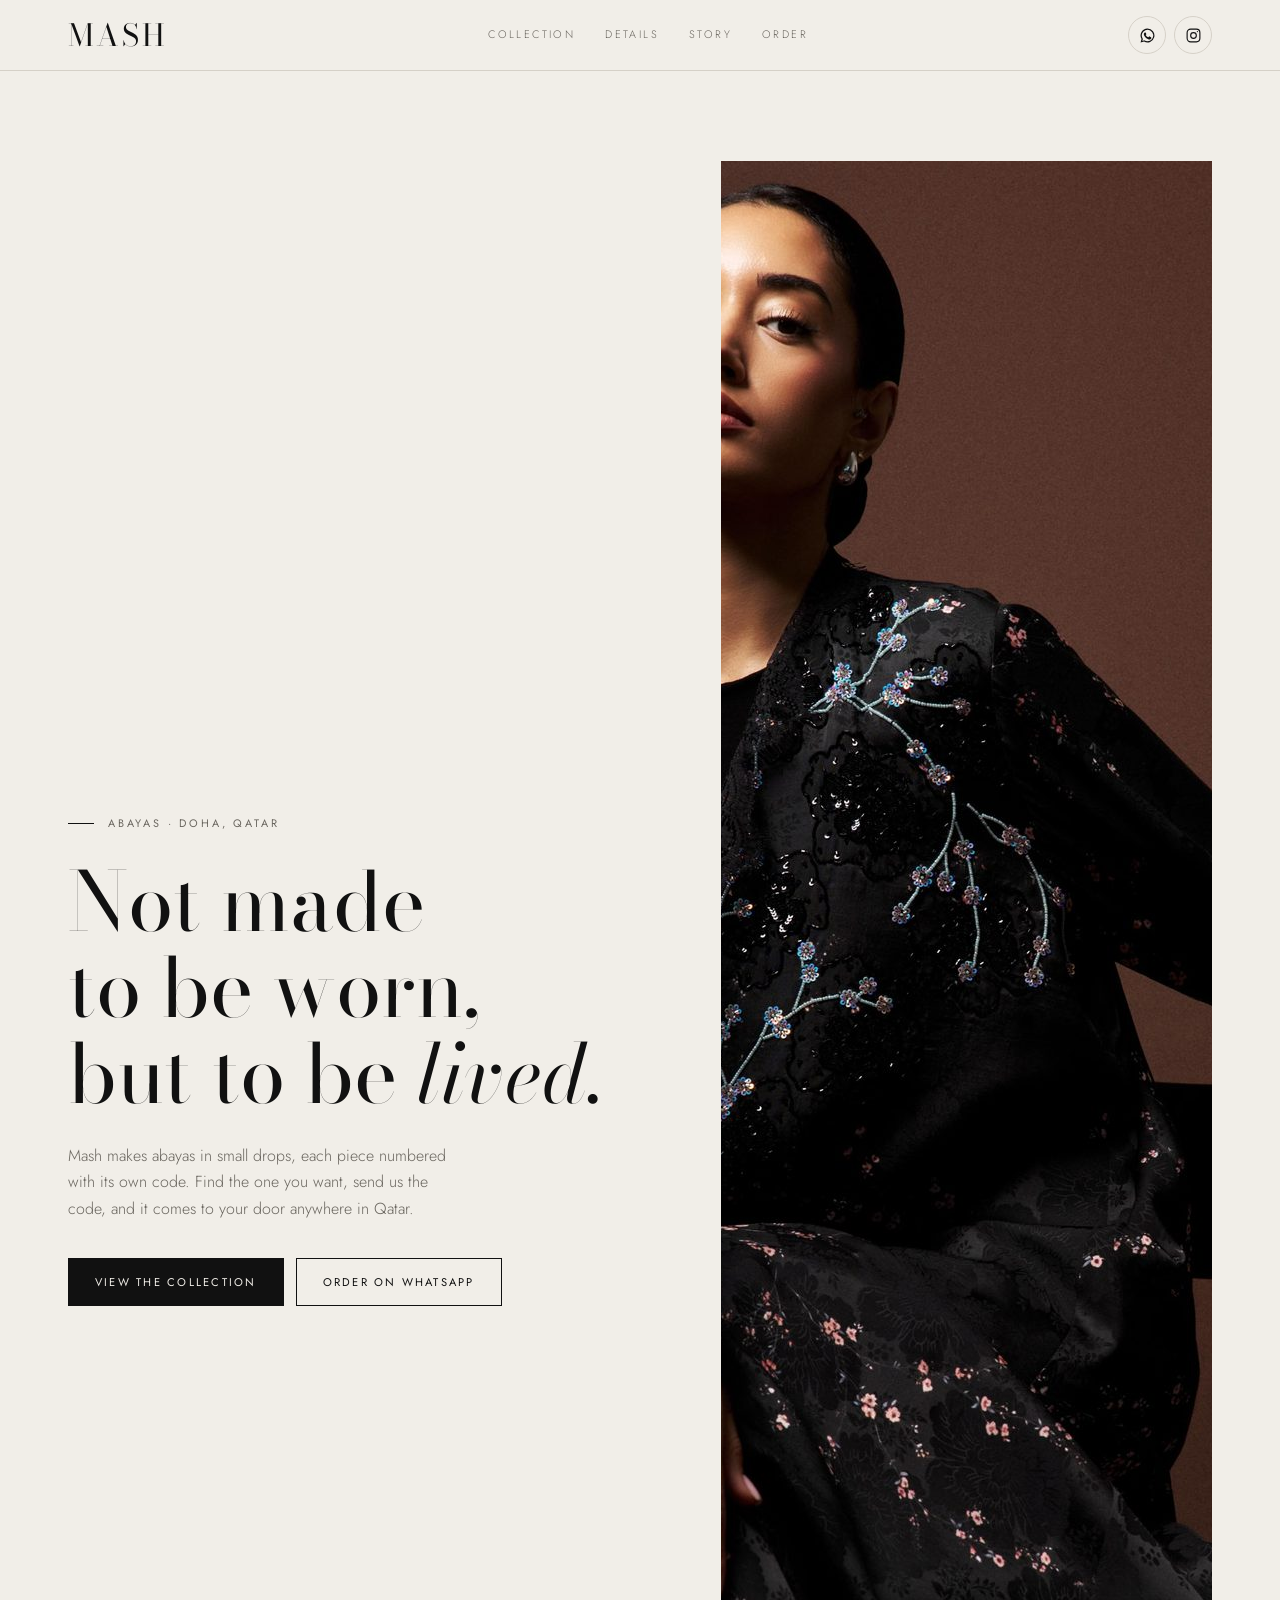
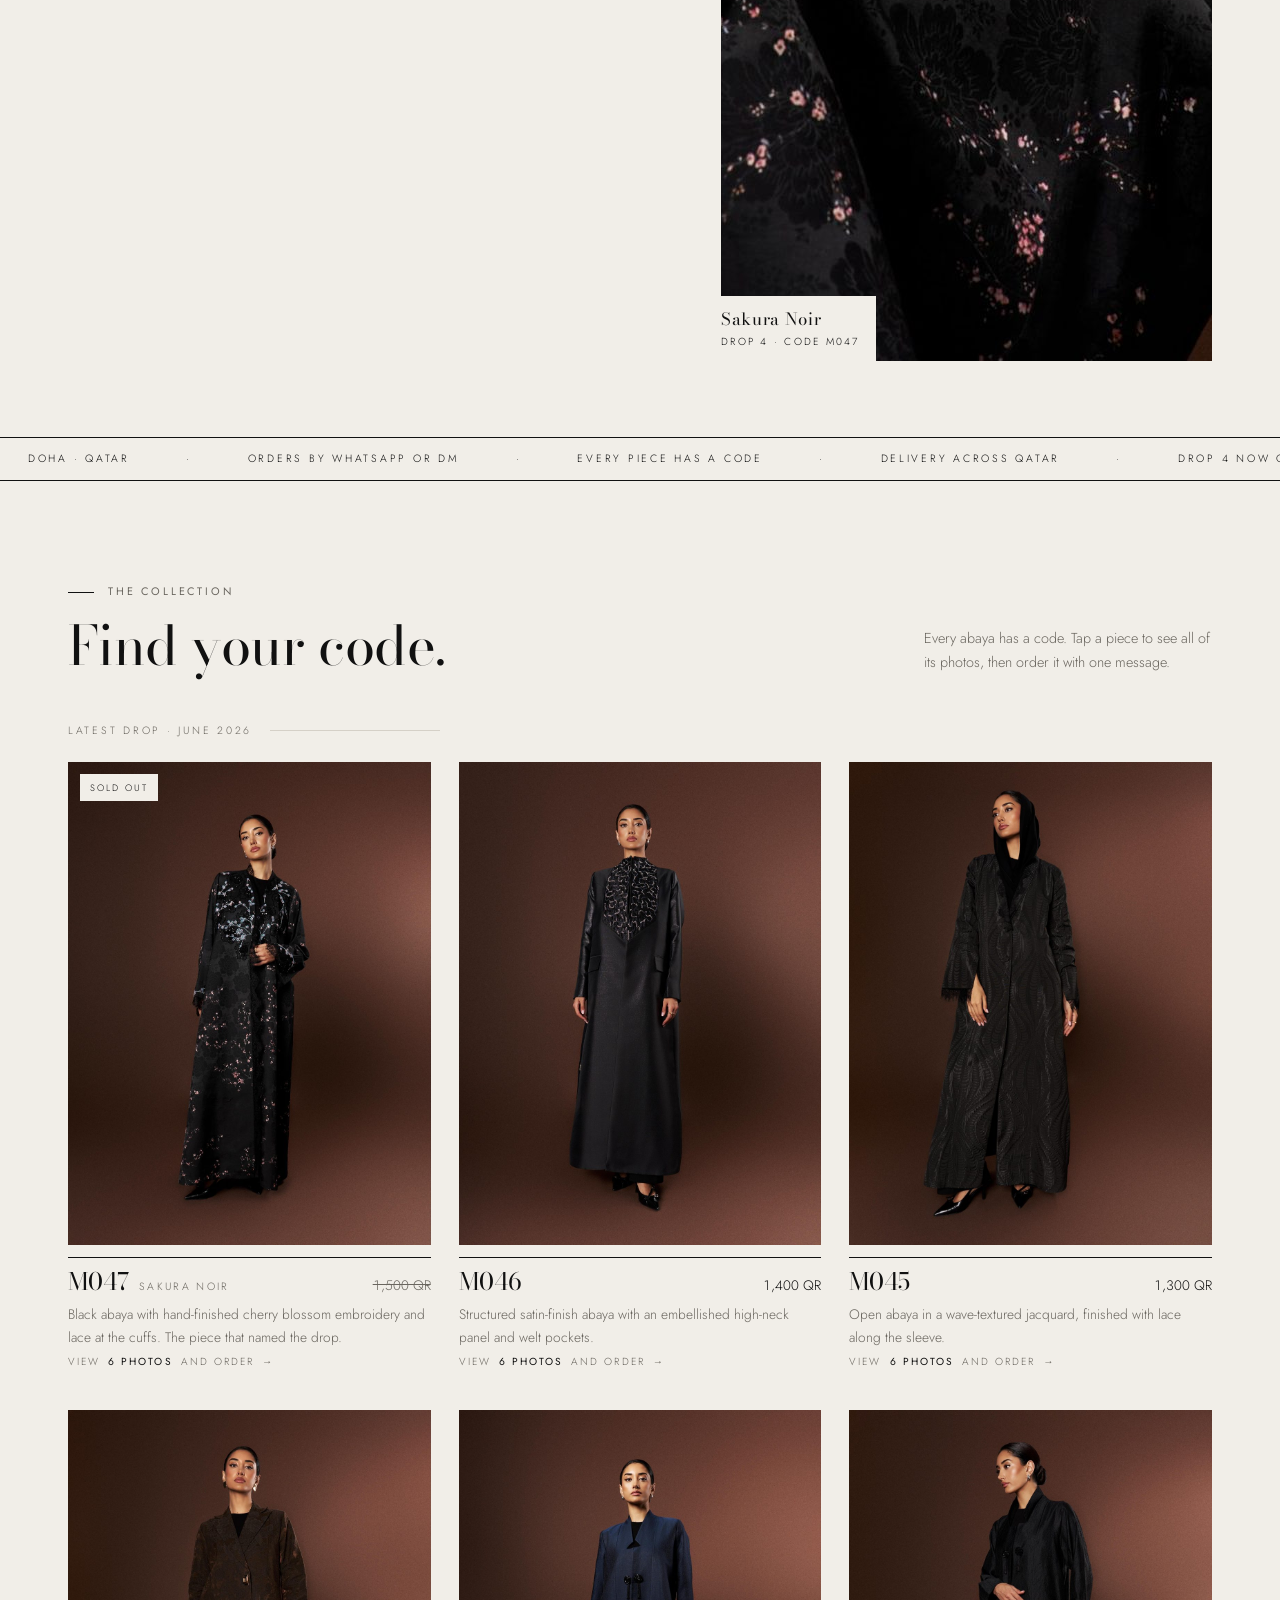
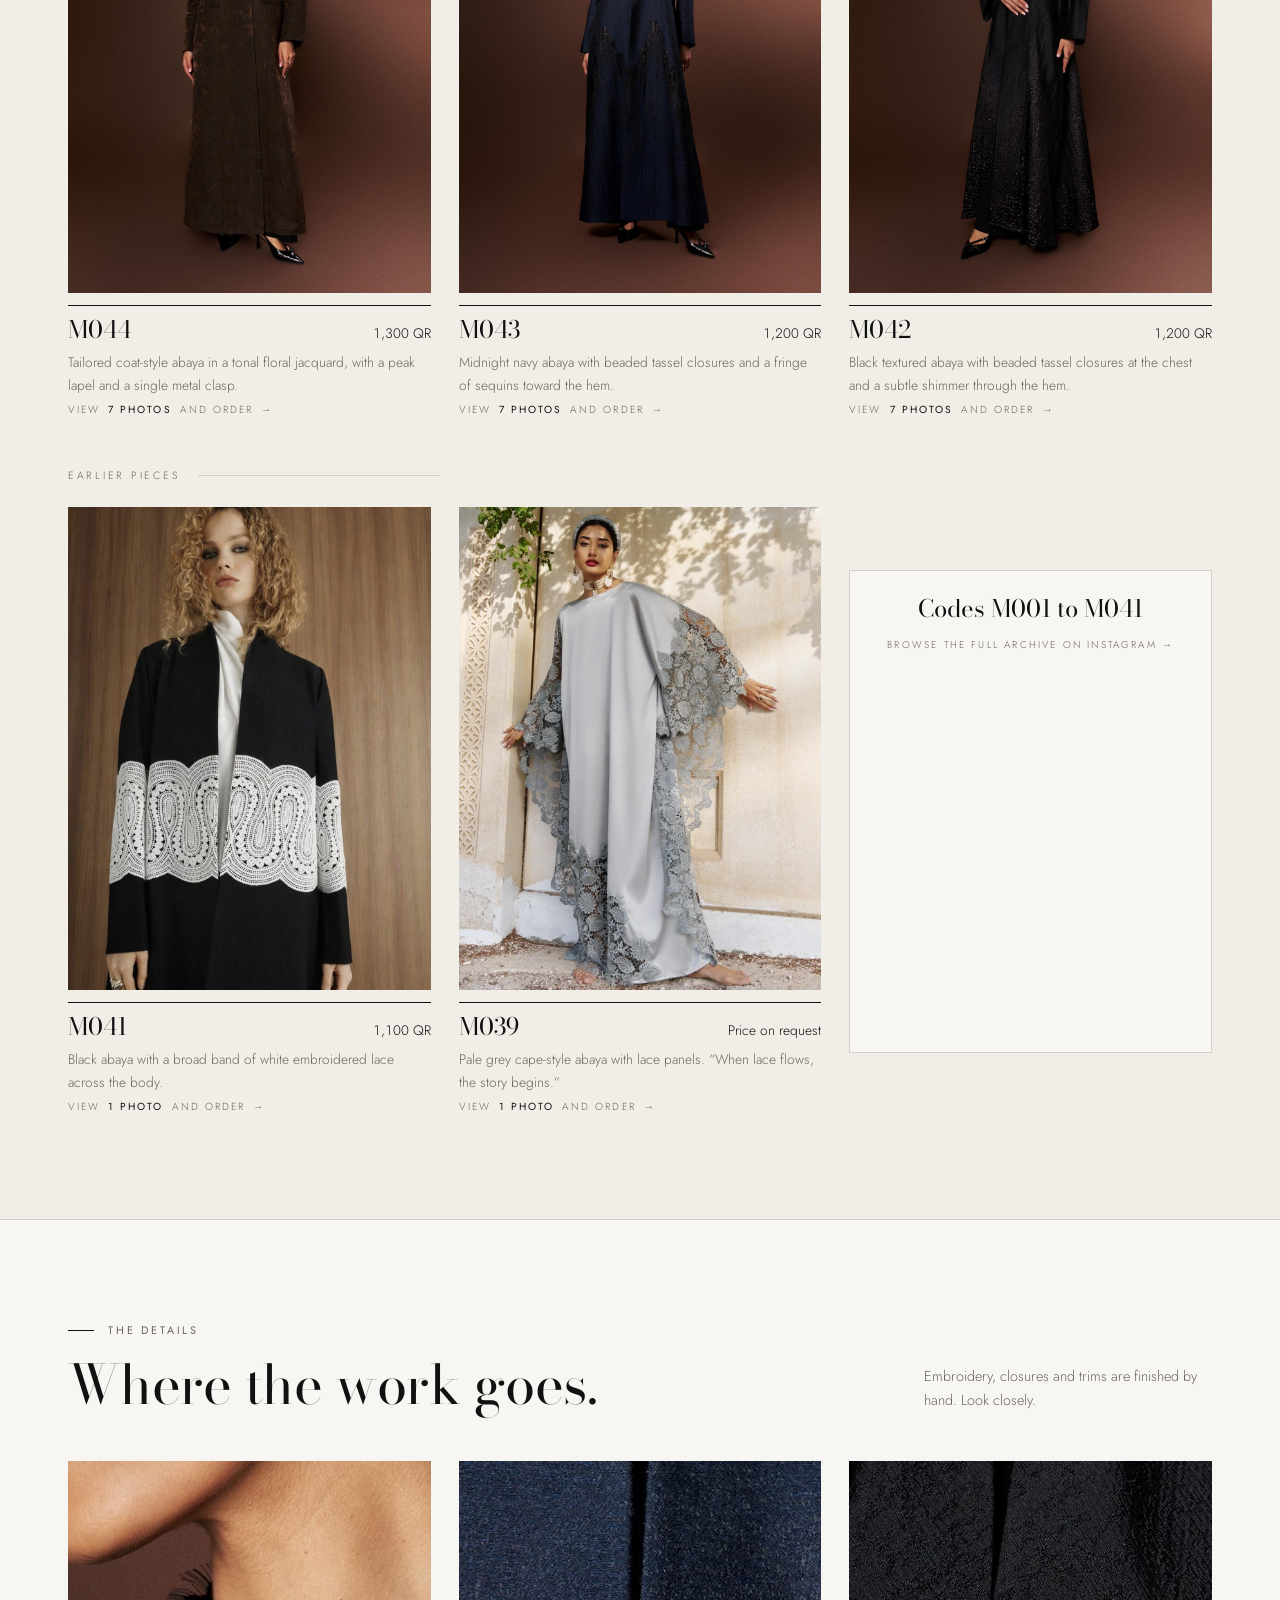
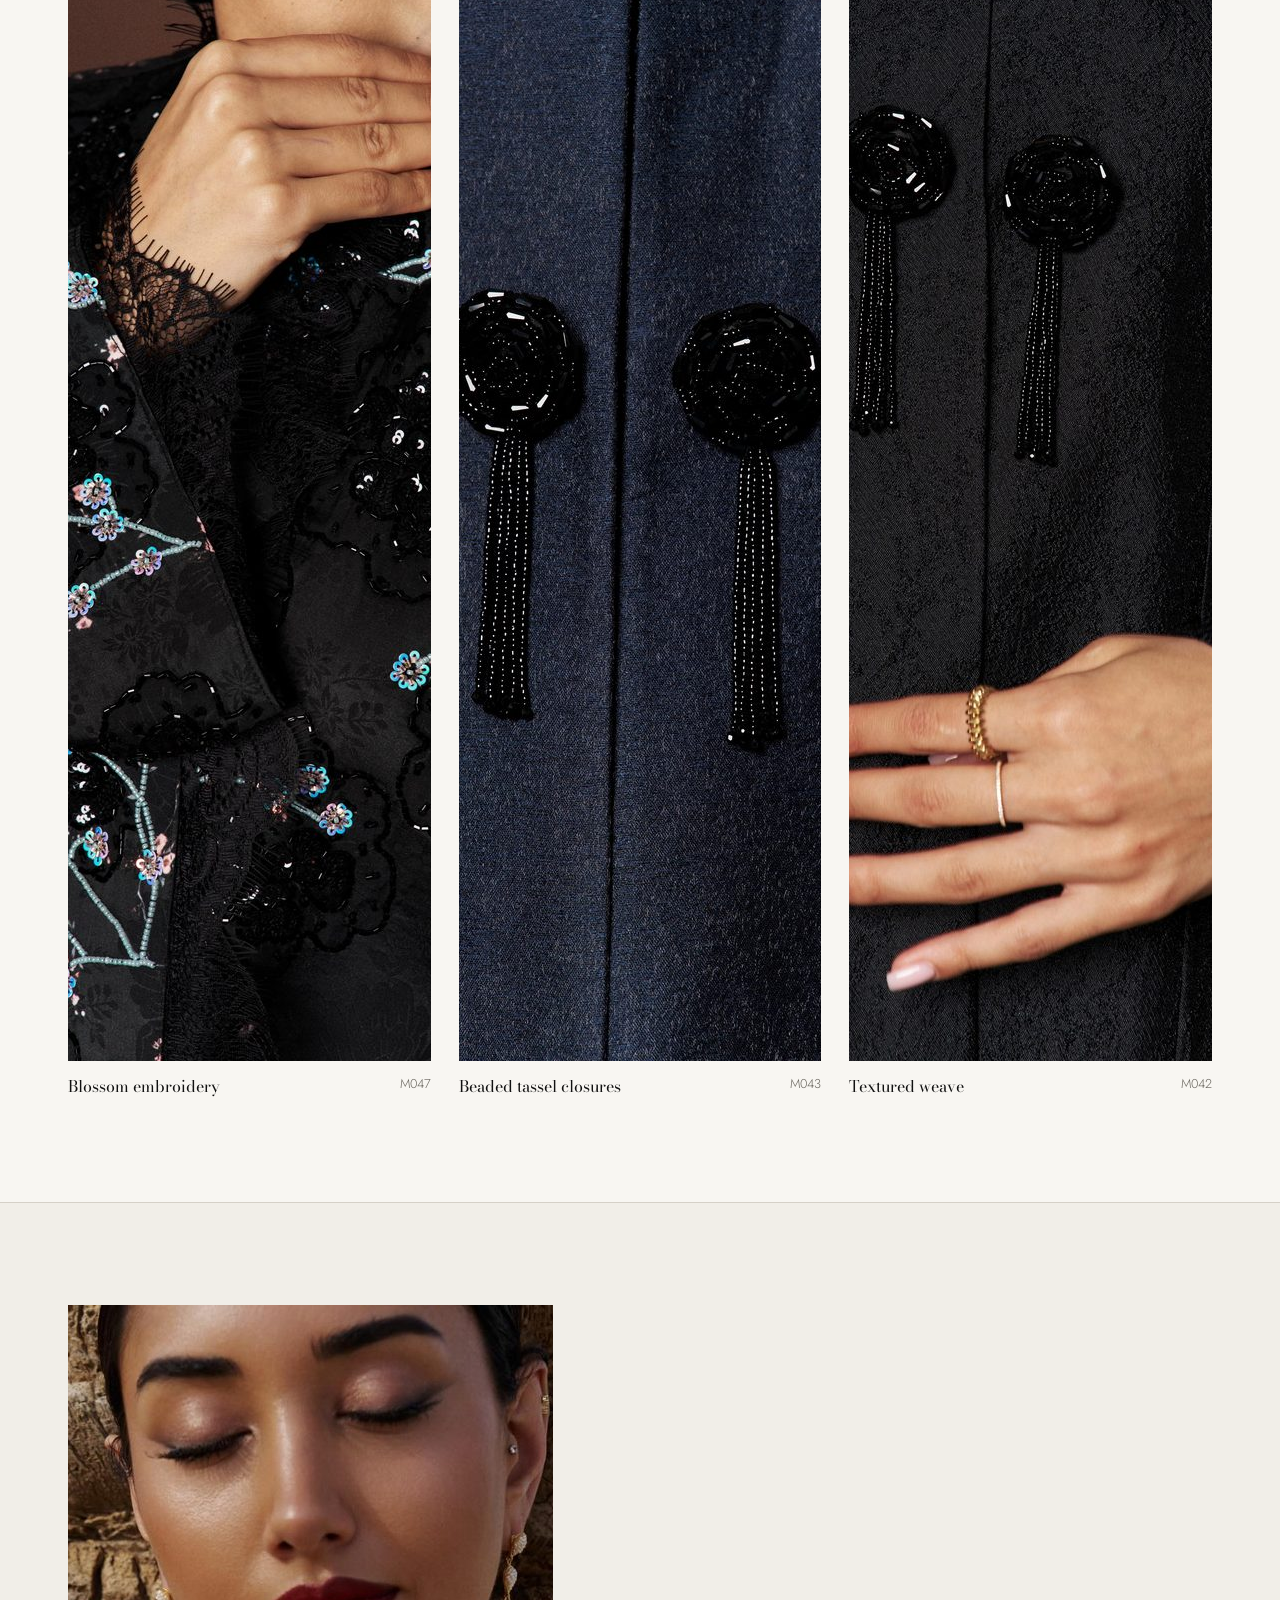
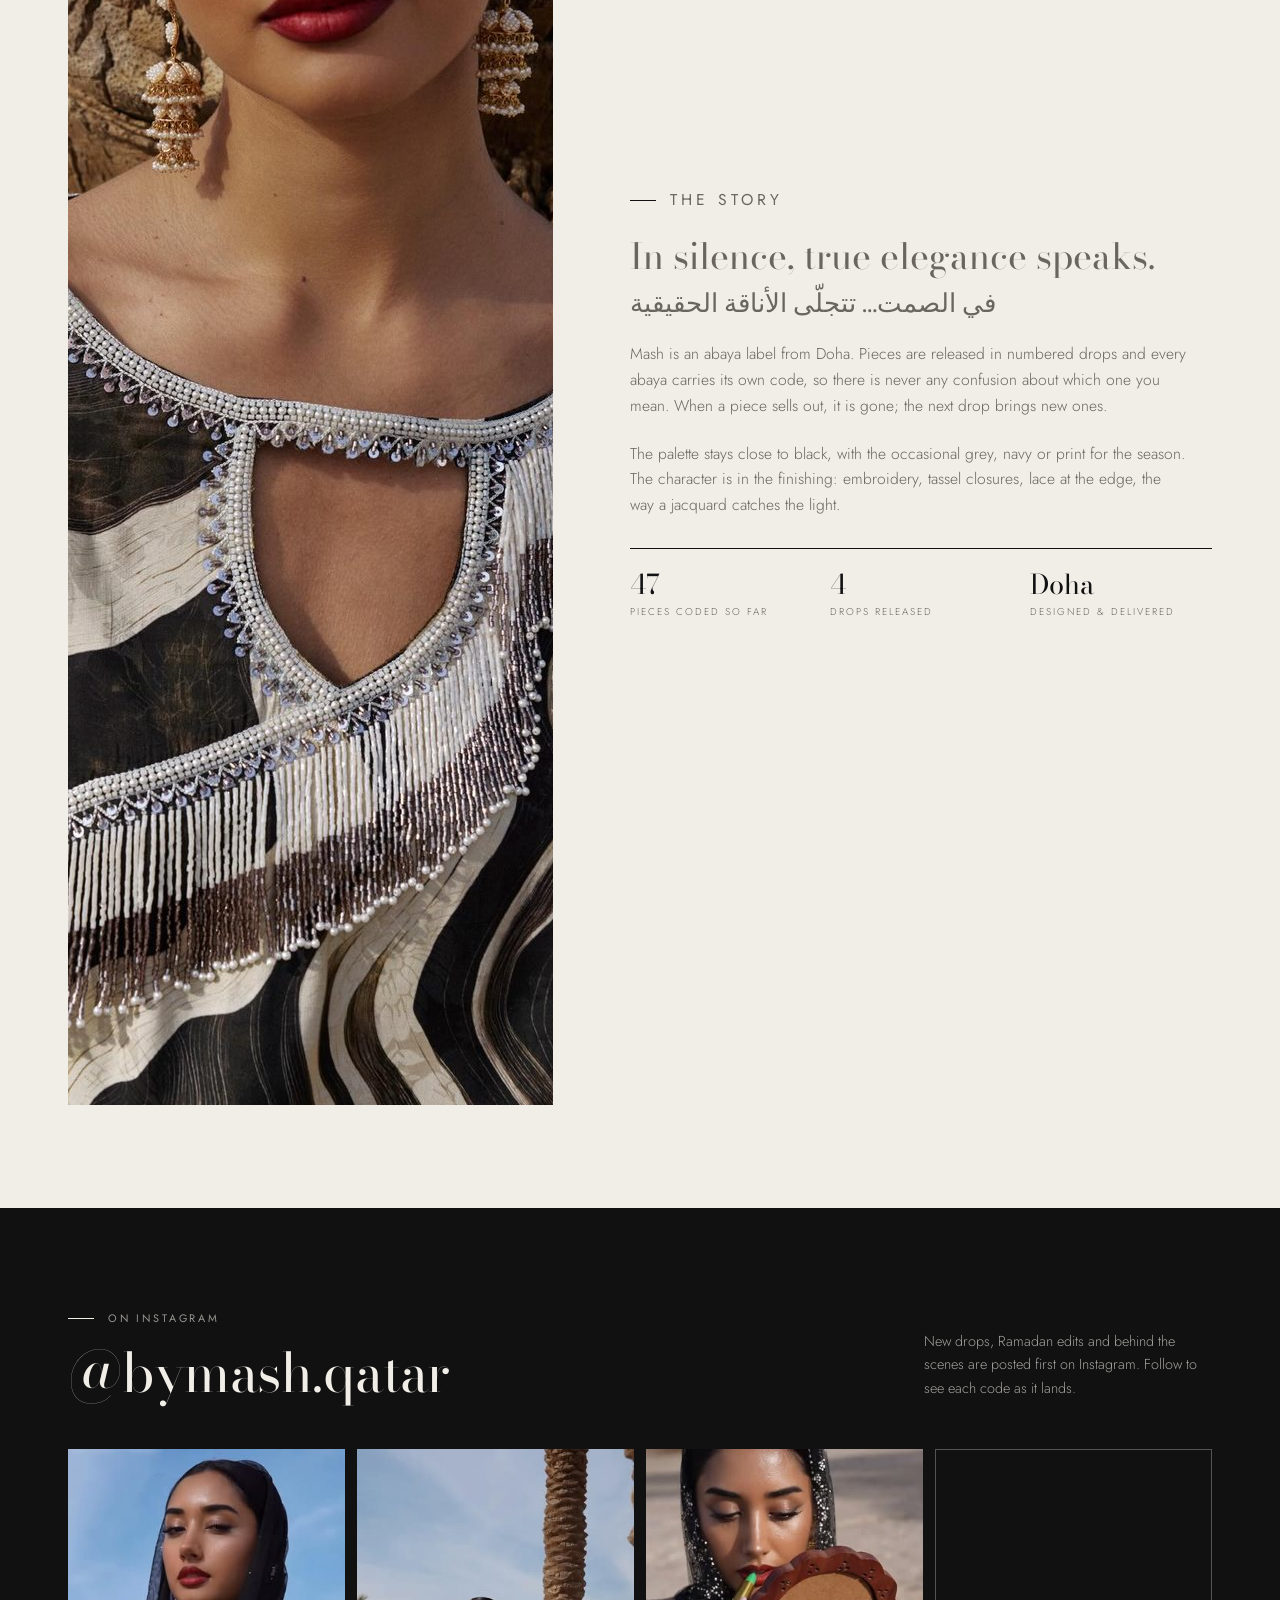
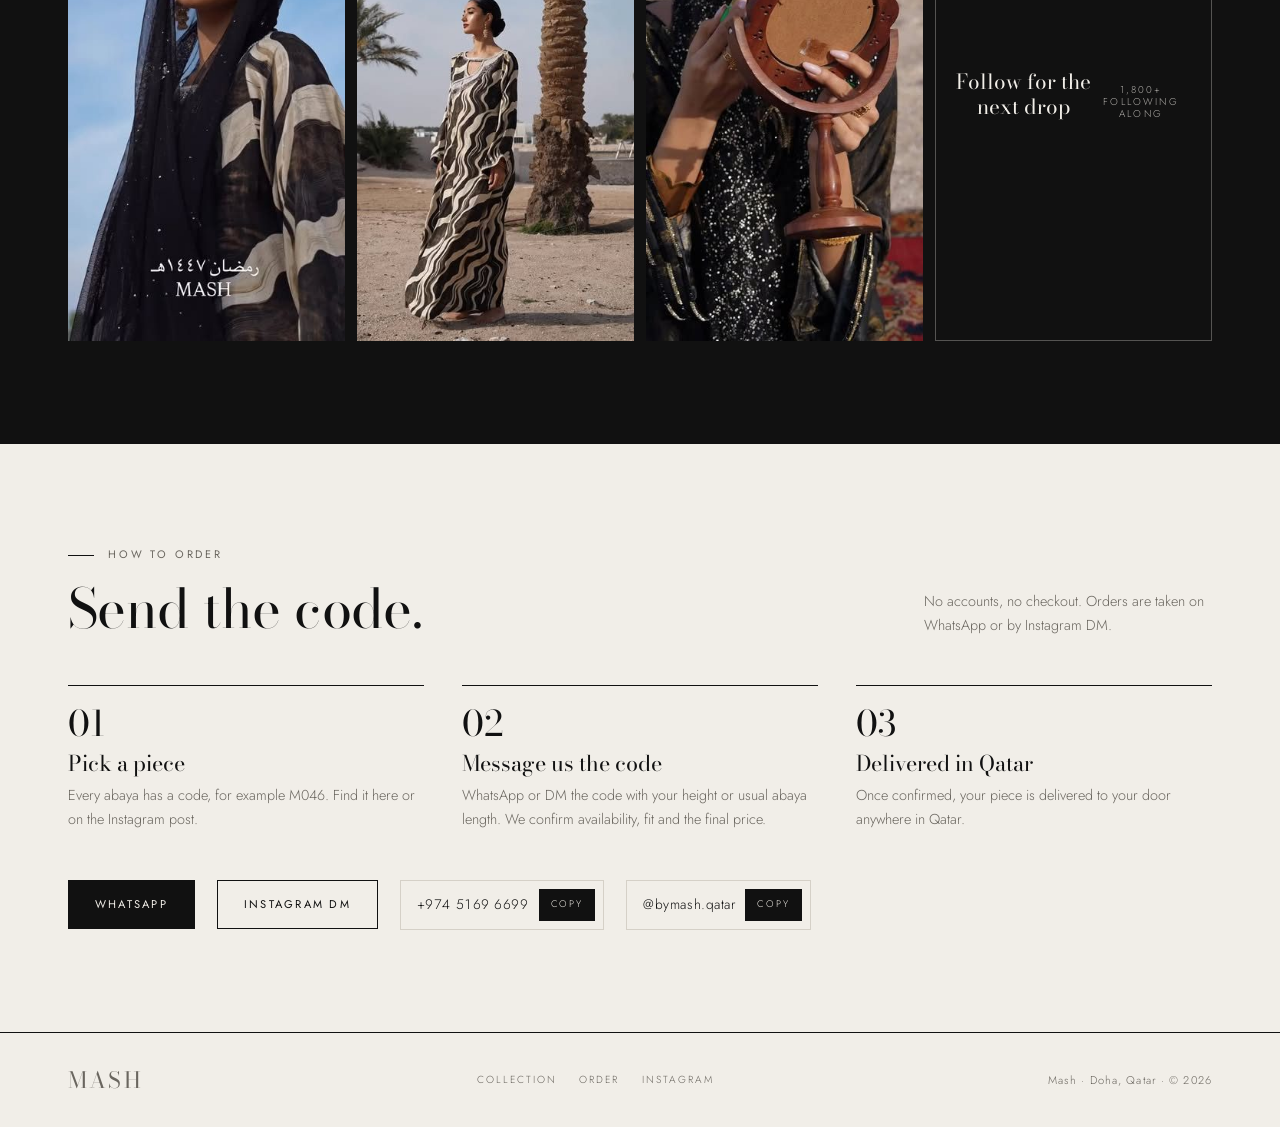
==== commit 88530741: "Open a photo gallery with an order button when an abaya is tapped Co-Authored-By: Claude Fable 5.1 <" ====
--- a/index.html
+++ b/index.html
@@ -195,6 +195,74 @@
     .reveal { animation: none; } .strip .track { animation: none; } html { scroll-behavior: auto; }
     .piece:hover .photo img, .feed .tiles a:hover img { transform: none; }
   }
+
+  /* Collection cards (rendered by script) */
+  .piece { cursor: pointer; }
+  .piece:focus-visible { outline: 2px solid var(--fg); outline-offset: 6px; }
+  .piece .hint { grid-column: 1 / -1; font-size: 0.64rem; letter-spacing: 0.2em; text-transform: uppercase; color: var(--fg-muted); display: inline-flex; align-items: center; gap: 8px; }
+  .piece .hint::after { content: "→"; transition: transform 220ms; }
+  .piece:hover .hint::after { transform: translateX(4px); }
+  .piece .hint b { font-weight: 400; color: var(--fg); }
+  .archive-tile { display: flex; align-items: center; justify-content: center; text-align: center; padding: 24px; border: 1px solid var(--line); background: transparent; }
+  .archive-title { font-family: var(--font-display); font-size: 1.5rem; line-height: 1.2; }
+  .archive-sub { font-size: 0.62rem; letter-spacing: 0.22em; text-transform: uppercase; color: var(--fg-muted); margin-top: 14px; }
+  .piece.archive { justify-content: center; }
+
+  /* Lightbox */
+  [hidden] { display: none !important; }
+  body.lb-open { overflow: hidden; }
+  .lightbox { position: fixed; inset: 0; z-index: 50; display: flex; align-items: center; justify-content: center; padding: 0; }
+  .lb-backdrop { position: absolute; inset: 0; background: color-mix(in srgb, var(--fg) 82%, transparent); backdrop-filter: blur(6px); -webkit-backdrop-filter: blur(6px); }
+  .lb-panel {
+    position: relative; background: var(--bg); color: var(--fg);
+    width: min(1180px, 100%); max-height: 100%; height: 100%;
+    display: grid; grid-template-columns: minmax(0, 7fr) minmax(300px, 4fr); grid-template-rows: 100%;
+    overflow: hidden; animation: lb-in 260ms cubic-bezier(.2,.7,.2,1) both;
+  }
+  @media (min-width: 900px) { .lightbox { padding: 24px; } .lb-panel { height: min(880px, 100%); } }
+  @keyframes lb-in { from { opacity: 0; transform: translateY(10px); } to { opacity: 1; transform: none; } }
+  .lb-close { position: absolute; top: 12px; right: 12px; z-index: 3; width: 42px; height: 42px; border-radius: 999px; border: 1px solid var(--line); background: var(--bg); color: var(--fg); cursor: pointer; display: inline-flex; align-items: center; justify-content: center; transition: background-color 200ms, color 200ms; }
+  .lb-close:hover { background: var(--fg); color: var(--bg); }
+  .lb-close svg { width: 18px; height: 18px; }
+  .lb-media { min-width: 0; min-height: 0; display: grid; grid-template-rows: minmax(0, 1fr) auto; background: var(--bg-2); }
+  .lb-stage { position: relative; min-height: 0; display: flex; align-items: center; justify-content: center; touch-action: pan-y; }
+  .lb-stage img { max-width: 100%; max-height: 100%; width: auto; height: auto; object-fit: contain; display: block; user-select: none; -webkit-user-drag: none; }
+  .lb-nav { position: absolute; top: 50%; transform: translateY(-50%); width: 44px; height: 44px; border-radius: 999px; border: 1px solid var(--line); background: var(--bg); color: var(--fg); cursor: pointer; display: inline-flex; align-items: center; justify-content: center; transition: background-color 200ms, color 200ms, opacity 200ms; }
+  .lb-nav:hover { background: var(--fg); color: var(--bg); }
+  .lb-nav svg { width: 18px; height: 18px; }
+  .lb-nav.prev { left: 12px; } .lb-nav.next { right: 12px; }
+  .lb-nav[disabled] { opacity: 0.35; cursor: default; }
+  .lb-count { position: absolute; left: 14px; bottom: 12px; font-size: 0.62rem; letter-spacing: 0.22em; background: var(--bg); padding: 5px 9px; font-variant-numeric: tabular-nums; }
+  .lb-thumbs { display: flex; gap: 6px; padding: 10px; overflow-x: auto; border-top: 1px solid var(--line); scrollbar-width: none; }
+  .lb-thumbs::-webkit-scrollbar { display: none; }
+  .lb-thumbs button { flex: 0 0 auto; width: 54px; aspect-ratio: 3 / 4; padding: 0; border: 1px solid transparent; background: none; cursor: pointer; opacity: 0.55; transition: opacity 200ms, border-color 200ms; }
+  .lb-thumbs button img { width: 100%; height: 100%; object-fit: cover; display: block; }
+  .lb-thumbs button[aria-current="true"] { opacity: 1; border-color: var(--fg); }
+  .lb-thumbs button:hover { opacity: 1; }
+  .lb-info { min-width: 0; overflow-y: auto; padding: clamp(24px, 3vw, 40px); display: flex; flex-direction: column; gap: 14px; border-left: 1px solid var(--line); }
+  .lb-head { display: flex; justify-content: space-between; align-items: baseline; gap: 12px; border-top: 1px solid var(--line-strong); padding-top: 14px; }
+  .lb-head .code { font-family: var(--font-display); font-size: 2.2rem; line-height: 1; }
+  .lb-head .price { font-variant-numeric: tabular-nums; font-size: 0.95rem; white-space: nowrap; }
+  .lb-head .price.out { color: var(--fg-muted); text-decoration: line-through; }
+  .lb-name { font-family: var(--font-display); font-size: 1.3rem; font-style: italic; margin-top: -6px; }
+  .lb-name:empty { display: none; }
+  .lb-desc { color: var(--fg-muted); font-size: 0.95rem; }
+  .lb-actions { display: flex; flex-direction: column; gap: 12px; margin-top: 8px; }
+  .lb-actions .btn { width: 100%; }
+  .lb-ig { font-size: 0.66rem; letter-spacing: 0.2em; text-transform: uppercase; text-decoration: none; color: var(--fg-muted); border-bottom: 1px solid var(--line); padding-bottom: 2px; align-self: flex-start; transition: color 200ms, border-color 200ms; }
+  .lb-ig:hover { color: var(--fg); border-color: var(--fg); }
+  .lb-note { font-size: 0.8rem; color: var(--fg-muted); margin-top: auto; padding-top: 14px; border-top: 1px solid var(--line); }
+  .lb-soldout { display: inline-block; font-size: 0.6rem; letter-spacing: 0.22em; text-transform: uppercase; border: 1px solid var(--fg); padding: 5px 9px; align-self: flex-start; }
+  .lb-soldout:empty { display: none; }
+  @media (max-width: 899px) {
+    .lb-panel { display: block; height: 100%; overflow-y: auto; -webkit-overflow-scrolling: touch; }
+    .lb-media { display: block; min-height: auto; }
+    .lb-stage { height: min(68vh, 560px); }
+    .lb-thumbs { display: flex; }
+    .lb-info { border-left: 0; border-top: 1px solid var(--line); overflow: visible; }
+    .lb-note { margin-top: 6px; }
+  }
+  @media (prefers-reduced-motion: reduce) { .lb-panel { animation: none; } }
 </style>
 </head>
 <body>
@@ -252,120 +320,62 @@
           <p class="eyebrow">The collection</p>
           <h2>Find your code.</h2>
         </div>
-        <p class="note">Each abaya is posted on Instagram with its code and price. Tap a piece to open its post, or send us the code on WhatsApp.</p>
+        <p class="note">Every abaya has a code. Tap a piece to see all of its photos, then order it with one message.</p>
       </div>
 
       <p class="group-label">Latest drop · June 2026</p>
-      <div class="grid">
-        <a class="piece" href="https://www.instagram.com/bymash.qatar/p/DZDLqr0jlgG/" target="_blank" rel="noopener">
-          <div class="photo">
-            <img src="images/M047-a.jpg" alt="M047 Sakura Noir: black abaya with cherry blossom embroidery" loading="lazy" width="1051" height="1400">
-            <img class="alt" src="images/M047-b.jpg" alt="" loading="lazy" width="1051" height="1400">
-            <span class="badge">Sold out</span>
-          </div>
-          <div class="meta">
-            <span class="code">M047<small>Sakura Noir</small></span>
-            <span class="price out">1,500 QR</span>
-            <p class="desc">Black abaya with hand-finished cherry blossom embroidery and lace at the cuffs. The piece that named the drop.</p>
-          </div>
-        </a>
-        <div class="piece">
-          <a class="photo" href="https://www.instagram.com/bymash.qatar/p/DZDLSxYDmnv/" target="_blank" rel="noopener" aria-label="Open M046 on Instagram">
-            <img src="images/M046-a.jpg" alt="M046: structured black abaya with an embellished high collar panel" loading="lazy" width="1121" height="1400">
-            <img class="alt" src="images/M046-b.jpg" alt="" loading="lazy" width="1121" height="1400">
-          </a>
-          <div class="meta">
-            <span class="code">M046</span>
-            <span class="price">1,400 QR</span>
-            <p class="desc">Structured satin-finish abaya with an embellished high-neck panel and welt pockets.</p>
-            <span class="cta"><a href="https://wa.me/97451696699?text=Hi%20Mash%2C%20I%27d%20like%20to%20order%20M046" target="_blank" rel="noopener">Order M046</a><a href="https://www.instagram.com/bymash.qatar/p/DZDLSxYDmnv/" target="_blank" rel="noopener">See post</a></span>
-          </div>
-        </div>
-        <div class="piece">
-          <a class="photo" href="https://www.instagram.com/bymash.qatar/p/DZDKl4EjuVb/" target="_blank" rel="noopener" aria-label="Open M045 on Instagram">
-            <img src="images/M045-a.jpg" alt="M045: open black abaya in a wave-textured jacquard with lace-edged sleeves" loading="lazy" width="1050" height="1400">
-            <img class="alt" src="images/M045-b.jpg" alt="" loading="lazy" width="1051" height="1400">
-          </a>
-          <div class="meta">
-            <span class="code">M045</span>
-            <span class="price">1,300 QR</span>
-            <p class="desc">Open abaya in a wave-textured jacquard, finished with lace along the sleeve.</p>
-            <span class="cta"><a href="https://wa.me/97451696699?text=Hi%20Mash%2C%20I%27d%20like%20to%20order%20M045" target="_blank" rel="noopener">Order M045</a><a href="https://www.instagram.com/bymash.qatar/p/DZDKl4EjuVb/" target="_blank" rel="noopener">See post</a></span>
-          </div>
-        </div>
-        <div class="piece">
-          <a class="photo" href="https://www.instagram.com/bymash.qatar/p/DZDKOaCDn-_/" target="_blank" rel="noopener" aria-label="Open M044 on Instagram">
-            <img src="images/M044-a.jpg" alt="M044: tailored coat-style abaya in a tonal floral jacquard with a single clasp" loading="lazy" width="1051" height="1400">
-            <img class="alt" src="images/M044-b.jpg" alt="" loading="lazy" width="1051" height="1400">
-          </a>
-          <div class="meta">
-            <span class="code">M044</span>
-            <span class="price">1,300 QR</span>
-            <p class="desc">Tailored coat-style abaya in a tonal floral jacquard, with a peak lapel and a single metal clasp.</p>
-            <span class="cta"><a href="https://wa.me/97451696699?text=Hi%20Mash%2C%20I%27d%20like%20to%20order%20M044" target="_blank" rel="noopener">Order M044</a><a href="https://www.instagram.com/bymash.qatar/p/DZDKOaCDn-_/" target="_blank" rel="noopener">See post</a></span>
-          </div>
-        </div>
-        <div class="piece">
-          <a class="photo" href="https://www.instagram.com/bymash.qatar/p/DZDJqOxjsZW/" target="_blank" rel="noopener" aria-label="Open M043 on Instagram">
-            <img src="images/M043-a.jpg" alt="M043: midnight navy abaya with beaded tassel closures" loading="lazy" width="1050" height="1400">
-            <img class="alt" src="images/M043-b.jpg" alt="" loading="lazy" width="1050" height="1400">
-          </a>
-          <div class="meta">
-            <span class="code">M043</span>
-            <span class="price">1,200 QR</span>
-            <p class="desc">Midnight navy abaya with beaded tassel closures and a fringe of sequins toward the hem.</p>
-            <span class="cta"><a href="https://wa.me/97451696699?text=Hi%20Mash%2C%20I%27d%20like%20to%20order%20M043" target="_blank" rel="noopener">Order M043</a><a href="https://www.instagram.com/bymash.qatar/p/DZDJqOxjsZW/" target="_blank" rel="noopener">See post</a></span>
-          </div>
-        </div>
-        <div class="piece">
-          <a class="photo" href="https://www.instagram.com/bymash.qatar/p/DZDJIjqjluG/" target="_blank" rel="noopener" aria-label="Open M042 on Instagram">
-            <img src="images/M042-a.jpg" alt="M042: black textured abaya with beaded tassel closures" loading="lazy" width="1120" height="1400">
-            <img class="alt" src="images/M042-b.jpg" alt="" loading="lazy" width="1120" height="1400">
-          </a>
-          <div class="meta">
-            <span class="code">M042</span>
-            <span class="price">1,200 QR</span>
-            <p class="desc">Black textured abaya with beaded tassel closures at the chest and a subtle shimmer through the hem.</p>
-            <span class="cta"><a href="https://wa.me/97451696699?text=Hi%20Mash%2C%20I%27d%20like%20to%20order%20M042" target="_blank" rel="noopener">Order M042</a><a href="https://www.instagram.com/bymash.qatar/p/DZDJIjqjluG/" target="_blank" rel="noopener">See post</a></span>
-          </div>
-        </div>
-      </div>
+      <div class="grid" id="grid-latest"></div>
 
       <p class="group-label">Earlier pieces</p>
-      <div class="grid">
-        <div class="piece">
-          <a class="photo" href="https://www.instagram.com/bymash.qatar/p/DWZCvbiDL7h/" target="_blank" rel="noopener" aria-label="Open M041 on Instagram">
-            <img src="images/M041-a.jpg" alt="M041: black abaya with a wide white embroidered lace band" loading="lazy" width="1050" height="1400">
-          </a>
-          <div class="meta">
-            <span class="code">M041</span>
-            <span class="price">1,100 QR</span>
-            <p class="desc">Black abaya with a broad band of white embroidered lace across the body.</p>
-            <span class="cta"><a href="https://wa.me/97451696699?text=Hi%20Mash%2C%20I%27d%20like%20to%20order%20M041" target="_blank" rel="noopener">Order M041</a><a href="https://www.instagram.com/bymash.qatar/p/DWZCvbiDL7h/" target="_blank" rel="noopener">See post</a></span>
-          </div>
-        </div>
-        <div class="piece">
-          <a class="photo" href="https://www.instagram.com/bymash.qatar/p/DUyXLKQDk3s/" target="_blank" rel="noopener" aria-label="Open M039 on Instagram">
-            <img src="images/M039-a.jpg" alt="M039: pale grey cape-style abaya with lace panels" loading="lazy" width="1400" height="1400">
-          </a>
-          <div class="meta">
-            <span class="code">M039</span>
-            <span class="price">Price on request</span>
-            <p class="desc">Pale grey cape-style abaya with lace panels. “When lace flows, the story begins.”</p>
-            <span class="cta"><a href="https://wa.me/97451696699?text=Hi%20Mash%2C%20I%27d%20like%20to%20ask%20about%20M039" target="_blank" rel="noopener">Ask about M039</a><a href="https://www.instagram.com/bymash.qatar/p/DUyXLKQDk3s/" target="_blank" rel="noopener">See post</a></span>
-          </div>
-        </div>
-        <a class="piece" href="https://www.instagram.com/bymash.qatar/" target="_blank" rel="noopener" style="justify-content:center">
-          <div class="photo" style="display:flex;align-items:center;justify-content:center;text-align:center;padding:24px;border:1px solid var(--line);background:transparent">
+      <div class="grid" id="grid-earlier">
+        <a class="piece archive" href="https://www.instagram.com/bymash.qatar/" target="_blank" rel="noopener">
+          <div class="photo archive-tile">
             <div>
-              <div style="font-family:var(--font-display);font-size:1.5rem;line-height:1.2">Codes M001 to M041</div>
-              <div style="font-size:0.62rem;letter-spacing:0.22em;text-transform:uppercase;color:var(--fg-muted);margin-top:14px">Browse the full archive on Instagram →</div>
+              <div class="archive-title">Codes M001 to M041</div>
+              <div class="archive-sub">Browse the full archive on Instagram →</div>
             </div>
           </div>
         </a>
       </div>
     </div>
   </section>
+
+  <div class="lightbox" id="lightbox" hidden role="dialog" aria-modal="true" aria-labelledby="lb-code">
+    <div class="lb-backdrop" data-close></div>
+    <div class="lb-panel">
+      <button type="button" class="lb-close" data-close aria-label="Close">
+        <svg viewBox="0 0 24 24" fill="none" stroke="currentColor" stroke-width="1.6" aria-hidden="true"><path d="M6 6l12 12M18 6L6 18"/></svg>
+      </button>
+      <div class="lb-media">
+        <div class="lb-stage" id="lb-stage">
+          <img id="lb-img" alt="">
+          <button type="button" class="lb-nav prev" id="lb-prev" aria-label="Previous photo">
+            <svg viewBox="0 0 24 24" fill="none" stroke="currentColor" stroke-width="1.6" aria-hidden="true"><path d="M15 5l-7 7 7 7"/></svg>
+          </button>
+          <button type="button" class="lb-nav next" id="lb-next" aria-label="Next photo">
+            <svg viewBox="0 0 24 24" fill="none" stroke="currentColor" stroke-width="1.6" aria-hidden="true"><path d="M9 5l7 7-7 7"/></svg>
+          </button>
+          <span class="lb-count" id="lb-count">1 / 6</span>
+        </div>
+        <div class="lb-thumbs" id="lb-thumbs" aria-label="Photos"></div>
+      </div>
+      <div class="lb-info">
+        <p class="eyebrow">Abaya</p>
+        <div class="lb-head">
+          <span class="code" id="lb-code">M047</span>
+          <span class="price" id="lb-price">1,500 QR</span>
+        </div>
+        <p class="lb-name" id="lb-name">Sakura Noir</p>
+        <span class="lb-soldout" id="lb-sold"></span>
+        <p class="lb-desc" id="lb-desc"></p>
+        <div class="lb-actions">
+          <a class="btn solid" id="lb-order" href="#" target="_blank" rel="noopener">Order this abaya</a>
+          <a class="lb-ig" id="lb-ig" href="#" target="_blank" rel="noopener">View on Instagram</a>
+        </div>
+        <p class="lb-note">Orders are confirmed on WhatsApp. Send your height or usual abaya length with the code and we will confirm fit, price and delivery.</p>
+      </div>
+    </div>
+  </div>
 
   <section id="details" class="details">
     <div class="wrap">
@@ -493,6 +503,146 @@
       });
     });
   })();
+
+  (function () {
+    var WA = 'https://wa.me/97451696699';
+    var PRODUCTS = [
+      { code: 'M047', name: 'Sakura Noir', price: '1,500 QR', soldOut: true, photos: 6, group: 'latest',
+        post: 'https://www.instagram.com/bymash.qatar/p/DZDLqr0jlgG/',
+        desc: 'Black abaya with hand-finished cherry blossom embroidery and lace at the cuffs. The piece that named the drop.' },
+      { code: 'M046', name: '', price: '1,400 QR', photos: 6, group: 'latest',
+        post: 'https://www.instagram.com/bymash.qatar/p/DZDLSxYDmnv/',
+        desc: 'Structured satin-finish abaya with an embellished high-neck panel and welt pockets.' },
+      { code: 'M045', name: '', price: '1,300 QR', photos: 6, group: 'latest',
+        post: 'https://www.instagram.com/bymash.qatar/p/DZDKl4EjuVb/',
+        desc: 'Open abaya in a wave-textured jacquard, finished with lace along the sleeve.' },
+      { code: 'M044', name: '', price: '1,300 QR', photos: 7, group: 'latest',
+        post: 'https://www.instagram.com/bymash.qatar/p/DZDKOaCDn-_/',
+        desc: 'Tailored coat-style abaya in a tonal floral jacquard, with a peak lapel and a single metal clasp.' },
+      { code: 'M043', name: '', price: '1,200 QR', photos: 7, group: 'latest',
+        post: 'https://www.instagram.com/bymash.qatar/p/DZDJqOxjsZW/',
+        desc: 'Midnight navy abaya with beaded tassel closures and a fringe of sequins toward the hem.' },
+      { code: 'M042', name: '', price: '1,200 QR', photos: 7, group: 'latest',
+        post: 'https://www.instagram.com/bymash.qatar/p/DZDJIjqjluG/',
+        desc: 'Black textured abaya with beaded tassel closures at the chest and a subtle shimmer through the hem.' },
+      { code: 'M041', name: '', price: '1,100 QR', photos: 1, group: 'earlier',
+        post: 'https://www.instagram.com/bymash.qatar/p/DWZCvbiDL7h/',
+        desc: 'Black abaya with a broad band of white embroidered lace across the body.' },
+      { code: 'M039', name: '', price: 'Price on request', photos: 1, group: 'earlier',
+        post: 'https://www.instagram.com/bymash.qatar/p/DUyXLKQDk3s/',
+        desc: 'Pale grey cape-style abaya with lace panels. “When lace flows, the story begins.”' }
+    ];
+    var byCode = {};
+    PRODUCTS.forEach(function (p) { byCode[p.code] = p; });
+
+    function img(code, n) { return 'images/' + code + '-' + n + '.jpg'; }
+    function orderLink(p) {
+      var msg = p.soldOut ? 'Hi Mash, is ' + p.code + ' coming back? I would like to order it.'
+              : 'Hi Mash, I would like to order ' + p.code + '.';
+      return WA + '?text=' + encodeURIComponent(msg);
+    }
+
+    // Render cards
+    function card(p) {
+      var el = document.createElement('article');
+      el.className = 'piece'; el.tabIndex = 0; el.setAttribute('role', 'button');
+      el.setAttribute('aria-label', 'View photos of ' + p.code + (p.name ? ' ' + p.name : ''));
+      el.dataset.code = p.code;
+      var hover = p.photos > 1 ? '<img class="alt" src="' + img(p.code, 2) + '" alt="" loading="lazy">' : '';
+      el.innerHTML =
+        '<div class="photo">' +
+          '<img src="' + img(p.code, 1) + '" alt="' + p.code + (p.name ? ' ' + p.name : '') + '" loading="lazy">' + hover +
+          (p.soldOut ? '<span class="badge">Sold out</span>' : '') +
+        '</div>' +
+        '<div class="meta">' +
+          '<span class="code">' + p.code + (p.name ? '<small>' + p.name + '</small>' : '') + '</span>' +
+          '<span class="price' + (p.soldOut ? ' out' : '') + '">' + p.price + '</span>' +
+          '<p class="desc">' + p.desc + '</p>' +
+          '<span class="hint">View <b>' + p.photos + (p.photos === 1 ? ' photo' : ' photos') + '</b> and order</span>' +
+        '</div>';
+      el.addEventListener('click', function () { open(p.code, 0); });
+      el.addEventListener('keydown', function (e) { if (e.key === 'Enter' || e.key === ' ') { e.preventDefault(); open(p.code, 0); } });
+      return el;
+    }
+    var latest = document.getElementById('grid-latest'), earlier = document.getElementById('grid-earlier');
+    PRODUCTS.forEach(function (p) {
+      if (p.group === 'latest') latest.appendChild(card(p));
+      else earlier.insertBefore(card(p), earlier.lastElementChild);
+    });
+
+    // Lightbox
+    var lb = document.getElementById('lightbox');
+    var stage = document.getElementById('lb-stage'), im = document.getElementById('lb-img');
+    var prev = document.getElementById('lb-prev'), next = document.getElementById('lb-next');
+    var count = document.getElementById('lb-count'), thumbs = document.getElementById('lb-thumbs');
+    var codeEl = document.getElementById('lb-code'), priceEl = document.getElementById('lb-price');
+    var nameEl = document.getElementById('lb-name'), descEl = document.getElementById('lb-desc');
+    var orderEl = document.getElementById('lb-order'), igEl = document.getElementById('lb-ig');
+    var current = null, index = 0, lastFocus = null;
+
+    function show(i) {
+      var p = current; if (!p) return;
+      index = (i + p.photos) % p.photos;
+      im.src = img(p.code, index + 1);
+      im.alt = p.code + (p.name ? ' ' + p.name : '') + ', photo ' + (index + 1) + ' of ' + p.photos;
+      count.textContent = (index + 1) + ' / ' + p.photos;
+      var single = p.photos < 2;
+      prev.hidden = single; next.hidden = single; count.hidden = single;
+      Array.prototype.forEach.call(thumbs.children, function (b, k) {
+        b.setAttribute('aria-current', k === index ? 'true' : 'false');
+        if (k === index && b.scrollIntoView) b.scrollIntoView({ block: 'nearest', inline: 'nearest' });
+      });
+      // preload neighbours
+      if (!single) { [index + 1, index - 1].forEach(function (k) { var pre = new Image(); pre.src = img(p.code, ((k + p.photos) % p.photos) + 1); }); }
+    }
+    function open(code, i) {
+      var p = byCode[code]; if (!p) return;
+      current = p; lastFocus = document.activeElement;
+      codeEl.textContent = p.code;
+      priceEl.textContent = p.price; priceEl.className = 'price' + (p.soldOut ? ' out' : '');
+      nameEl.textContent = p.name || '';
+      document.getElementById('lb-sold').textContent = p.soldOut ? 'Sold out' : '';
+      descEl.textContent = p.desc;
+      orderEl.href = orderLink(p);
+      orderEl.textContent = p.soldOut ? 'Ask about the next drop' : 'Order this abaya';
+      igEl.href = p.post;
+      thumbs.innerHTML = '';
+      thumbs.hidden = p.photos < 2;
+      for (var k = 1; k <= p.photos; k++) {
+        var b = document.createElement('button'); b.type = 'button';
+        b.setAttribute('aria-label', 'Photo ' + k);
+        b.innerHTML = '<img src="' + img(p.code, k) + '" alt="" loading="lazy">';
+        (function (k) { b.addEventListener('click', function () { show(k - 1); }); })(k);
+        thumbs.appendChild(b);
+      }
+      show(i || 0);
+      lb.hidden = false; document.body.classList.add('lb-open');
+      document.querySelector('.lb-close').focus();
+    }
+    function close() {
+      lb.hidden = true; document.body.classList.remove('lb-open'); current = null;
+      if (lastFocus && lastFocus.focus) lastFocus.focus();
+    }
+    lb.querySelectorAll('[data-close]').forEach(function (el) { el.addEventListener('click', close); });
+    prev.addEventListener('click', function () { show(index - 1); });
+    next.addEventListener('click', function () { show(index + 1); });
+    document.addEventListener('keydown', function (e) {
+      if (lb.hidden) return;
+      if (e.key === 'Escape') close();
+      else if (e.key === 'ArrowRight') show(index + 1);
+      else if (e.key === 'ArrowLeft') show(index - 1);
+    });
+    // swipe
+    var sx = null, sy = null;
+    stage.addEventListener('touchstart', function (e) { sx = e.touches[0].clientX; sy = e.touches[0].clientY; }, { passive: true });
+    stage.addEventListener('touchend', function (e) {
+      if (sx === null) return;
+      var dx = e.changedTouches[0].clientX - sx, dy = e.changedTouches[0].clientY - sy; sx = null;
+      if (Math.abs(dx) > 40 && Math.abs(dx) > Math.abs(dy)) show(dx < 0 ? index + 1 : index - 1);
+    }, { passive: true });
+    // tap the big photo to advance
+    im.addEventListener('click', function () { if (current && current.photos > 1) show(index + 1); });
+  })();
 </script>
 
 </body>
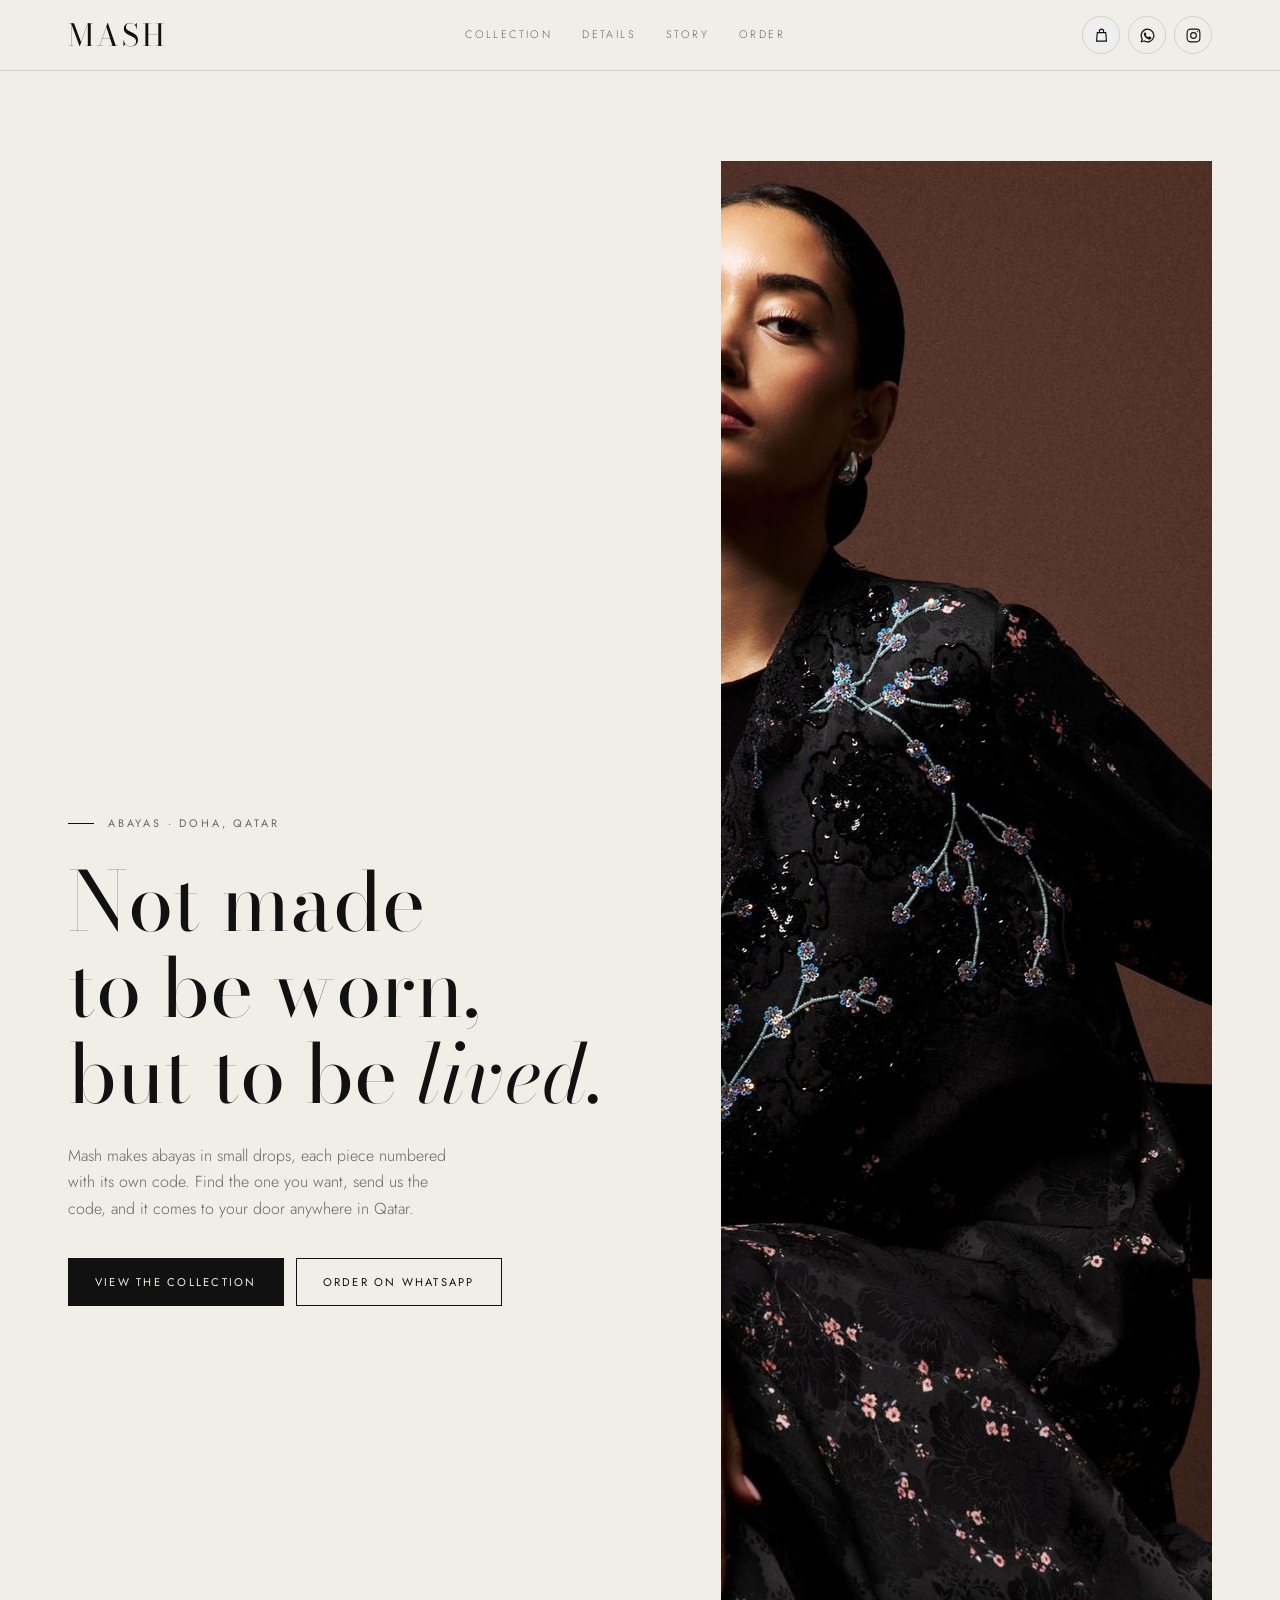
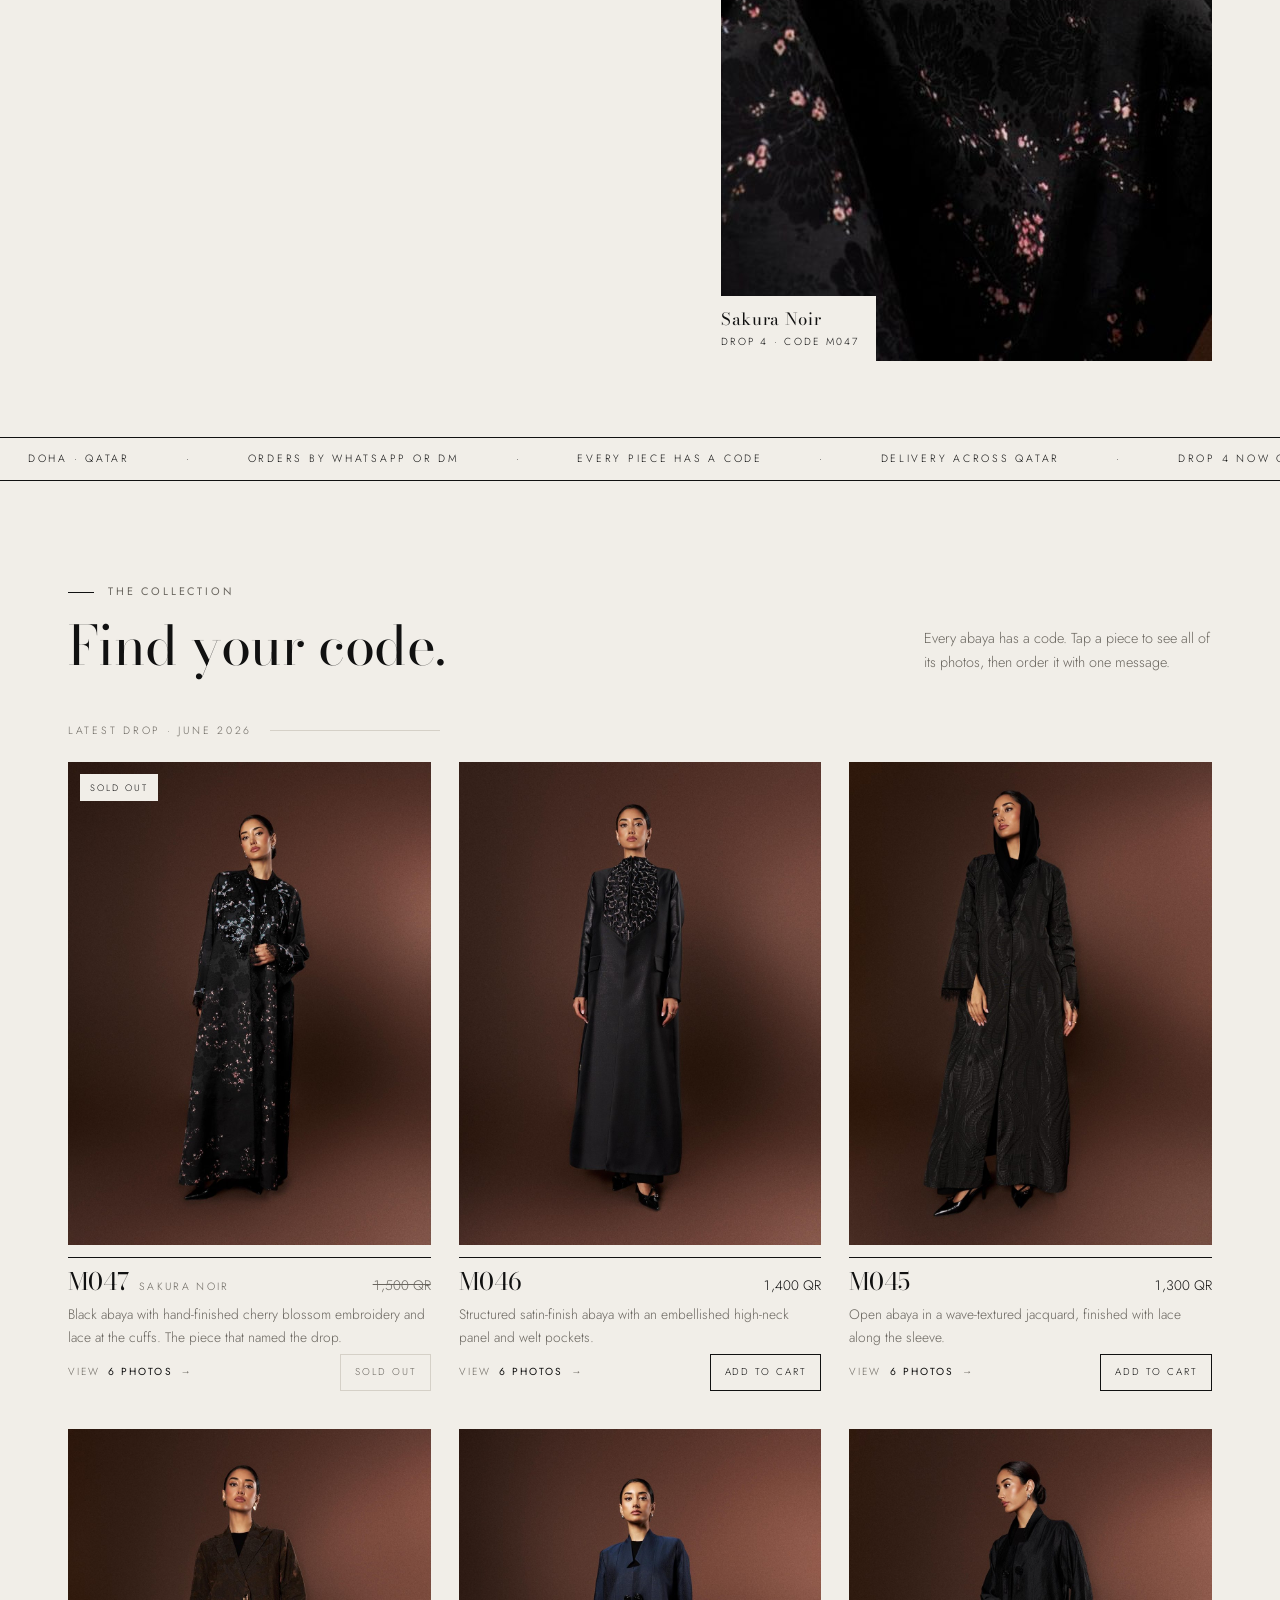
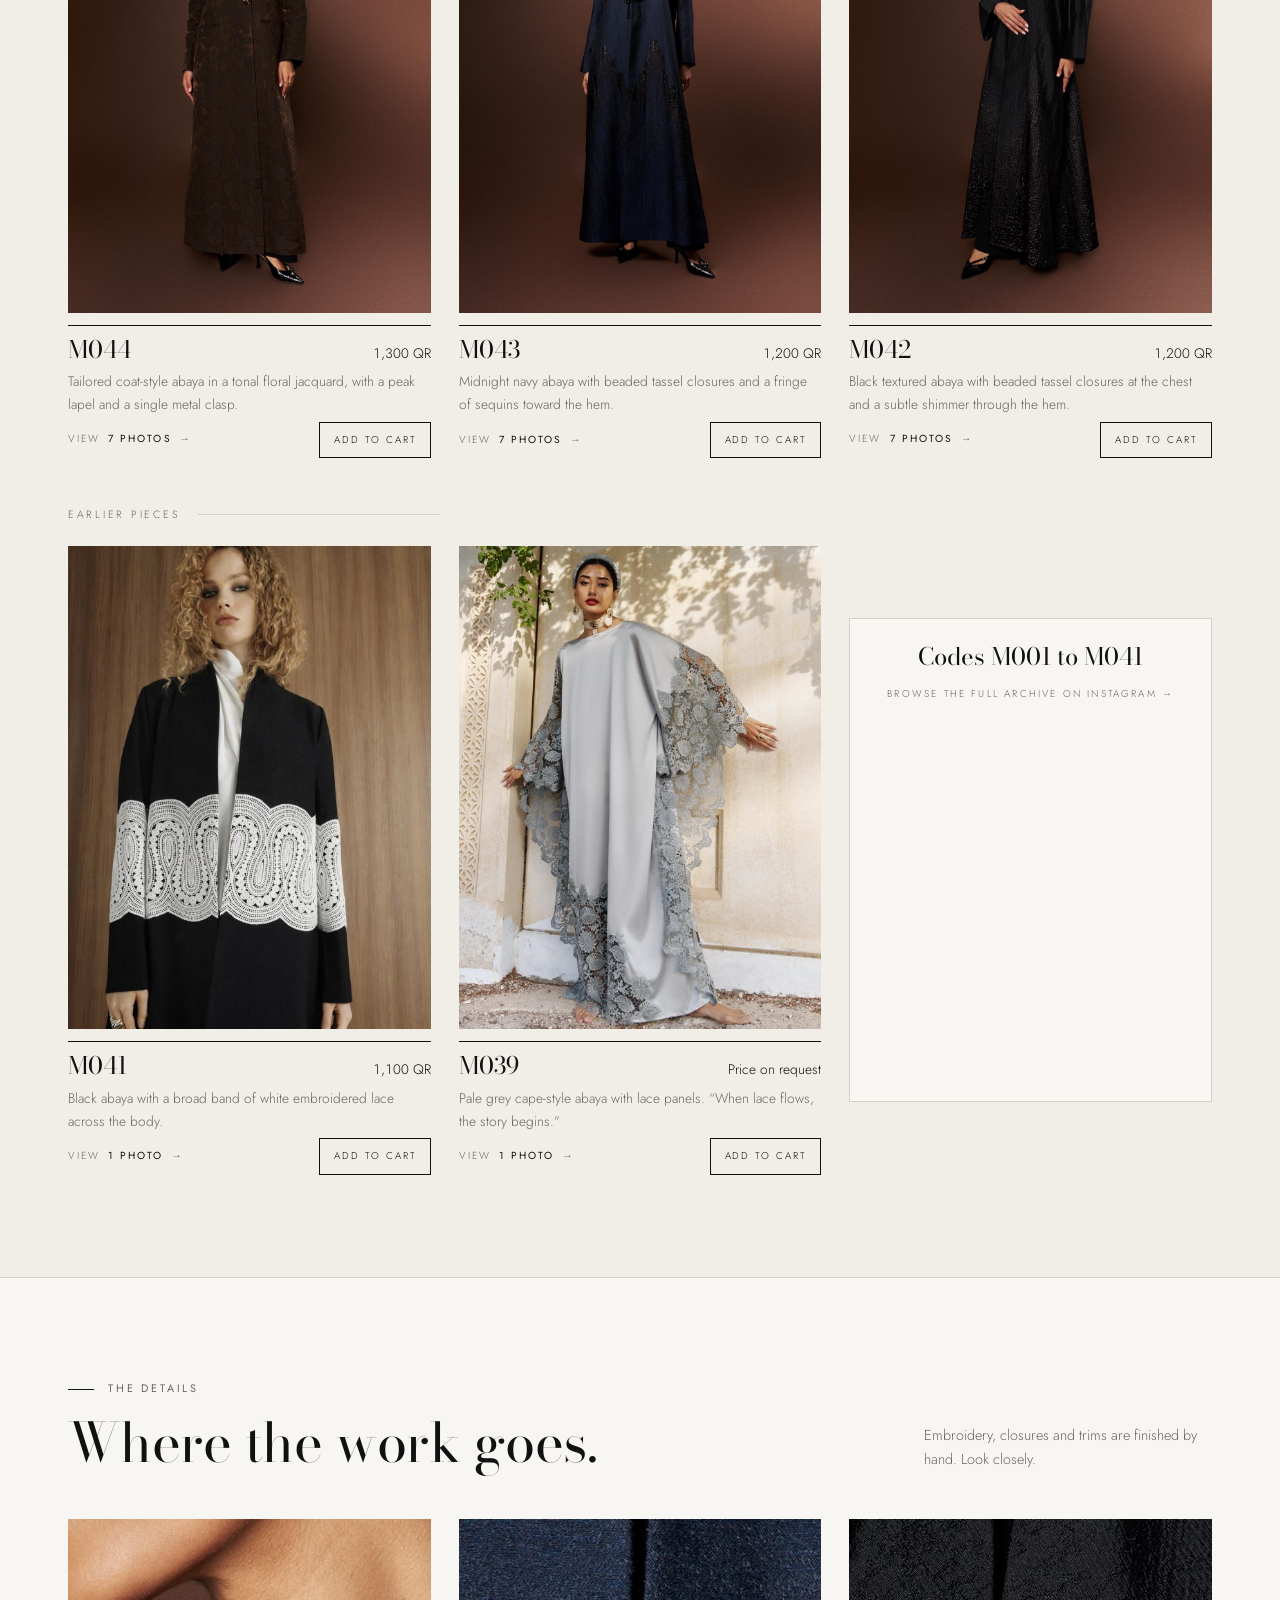
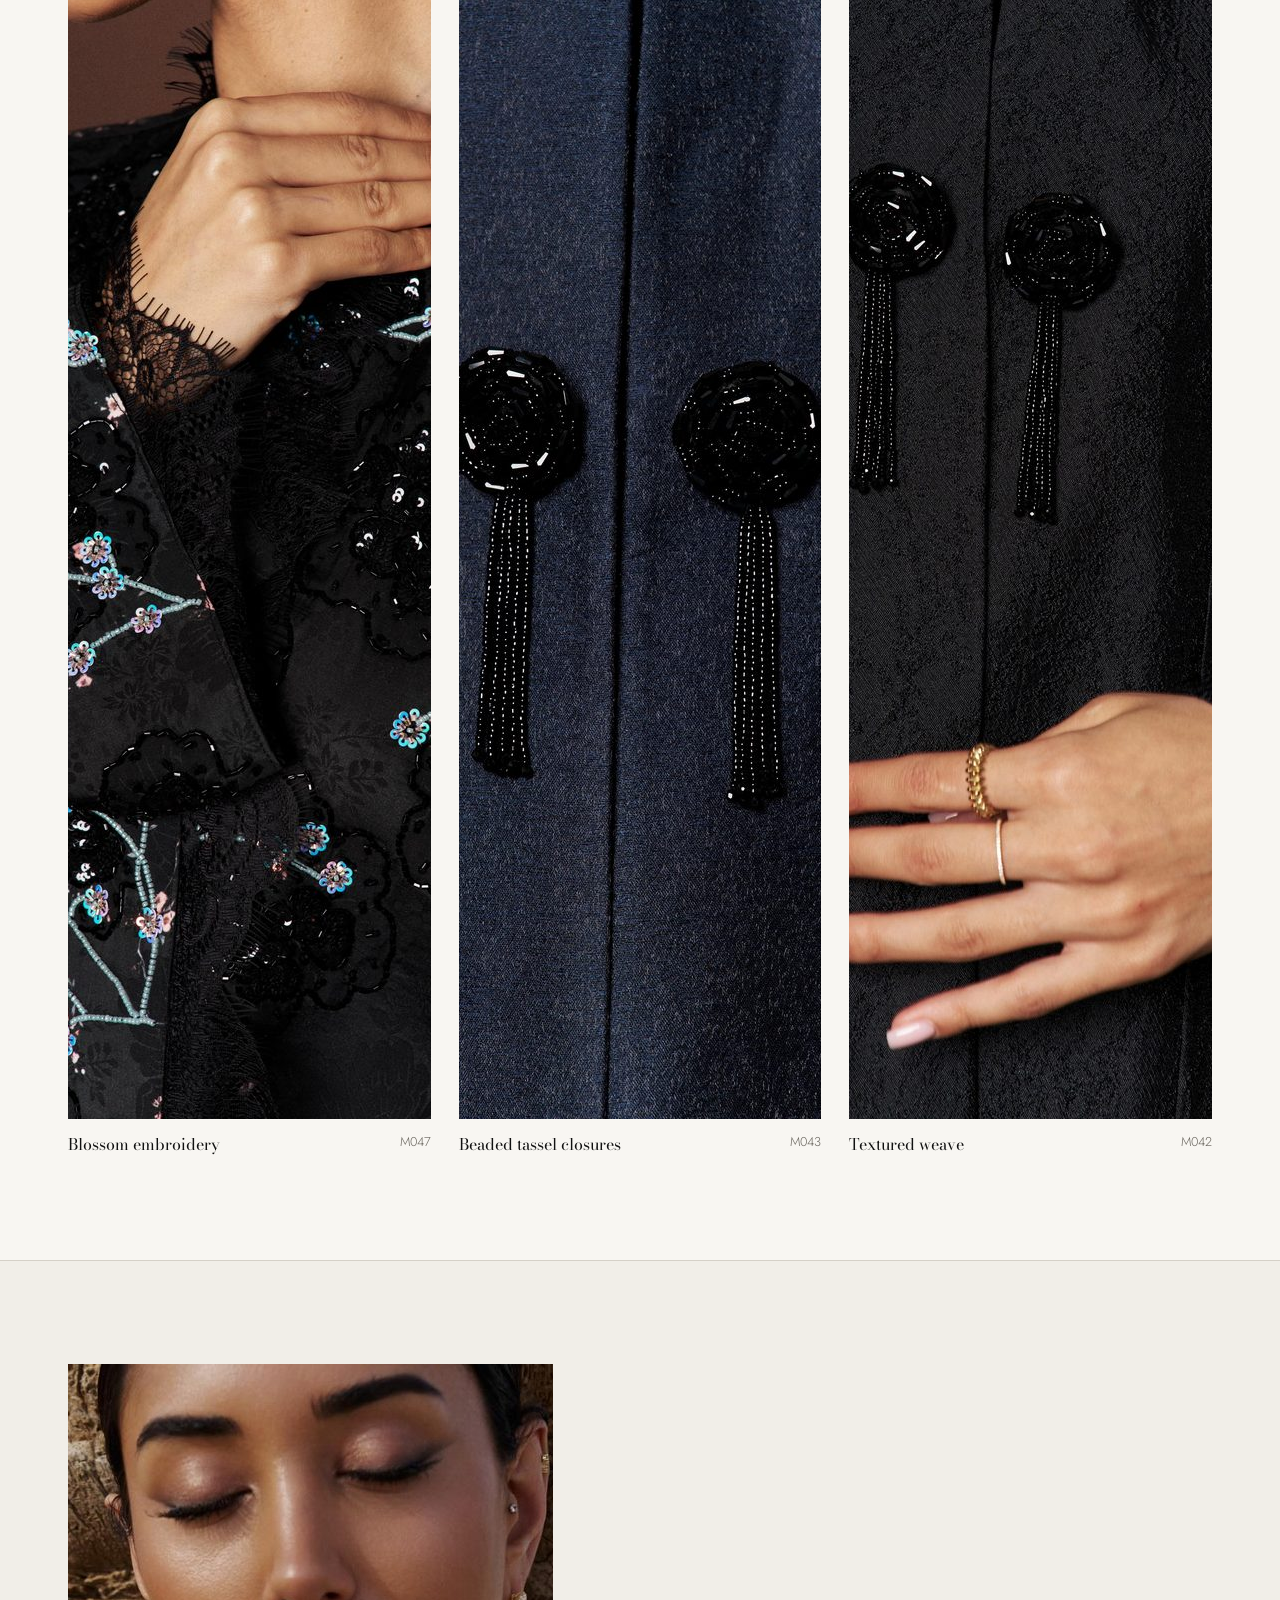
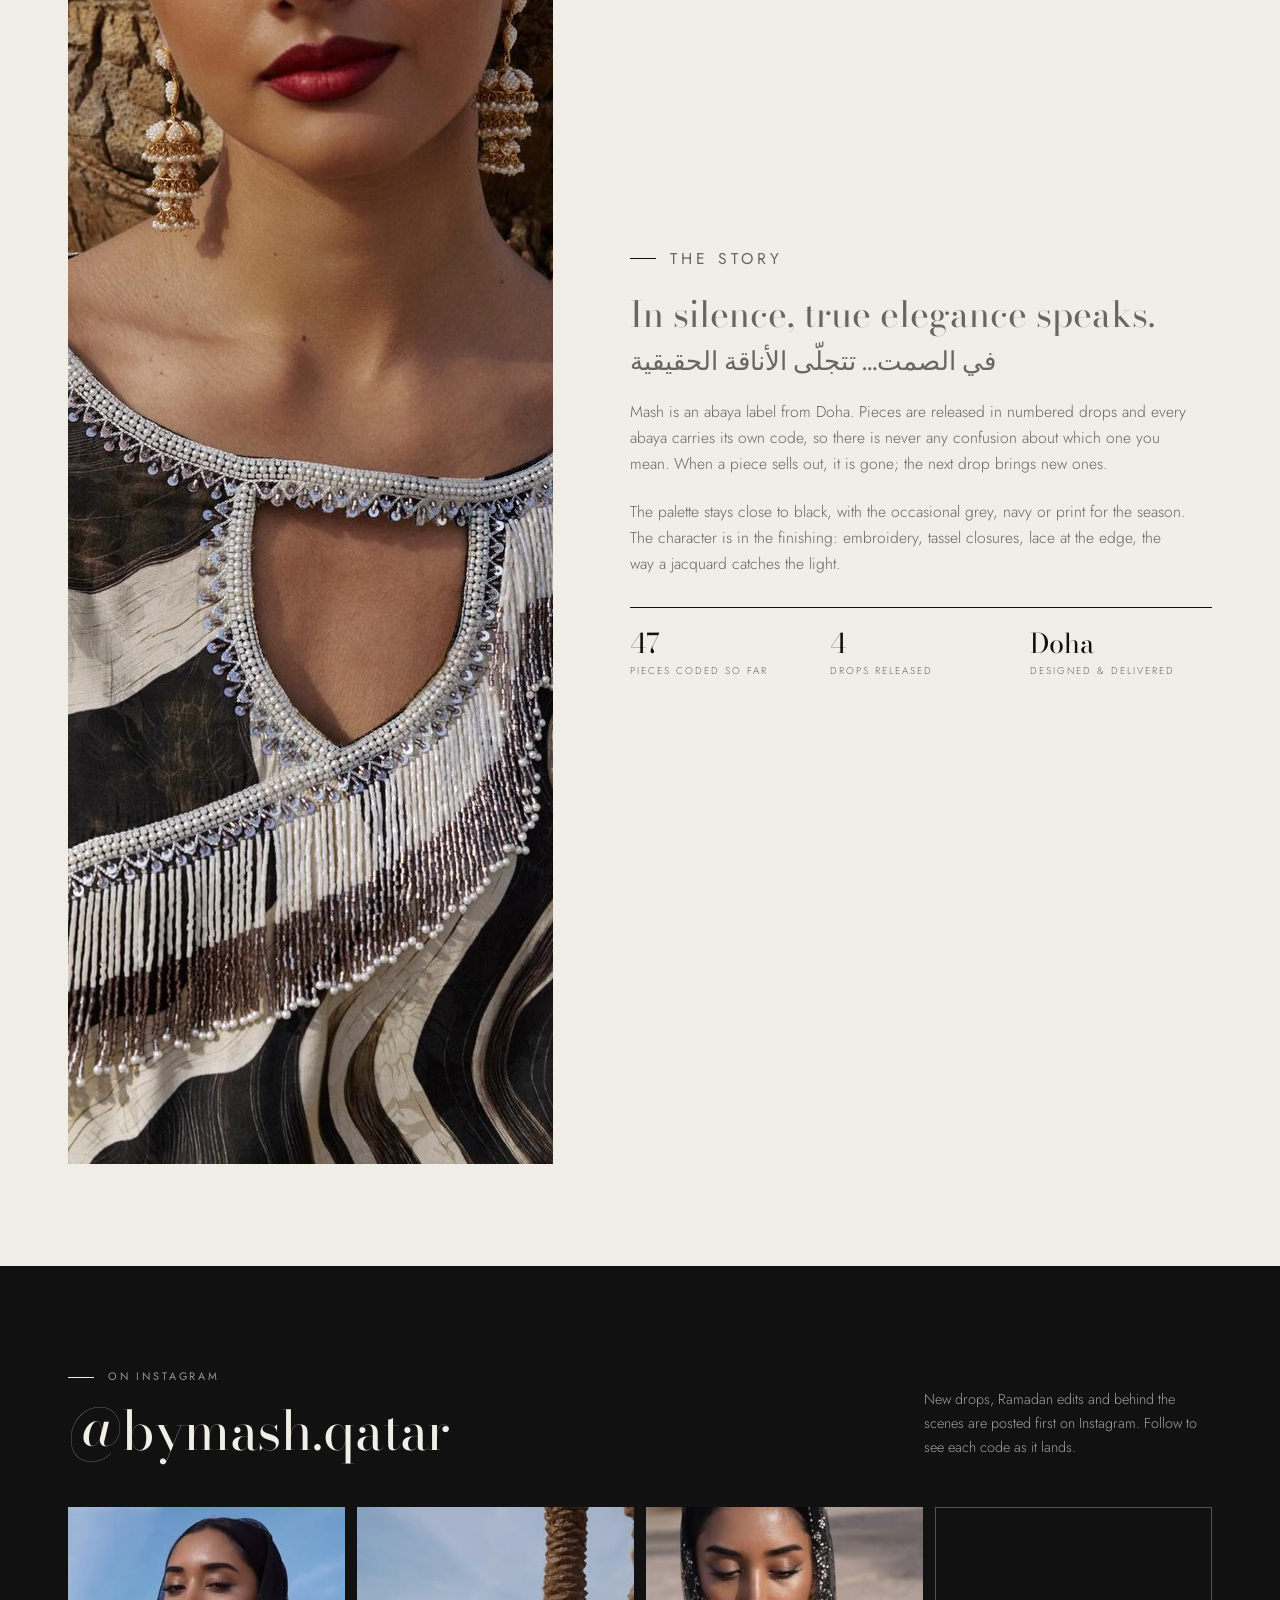
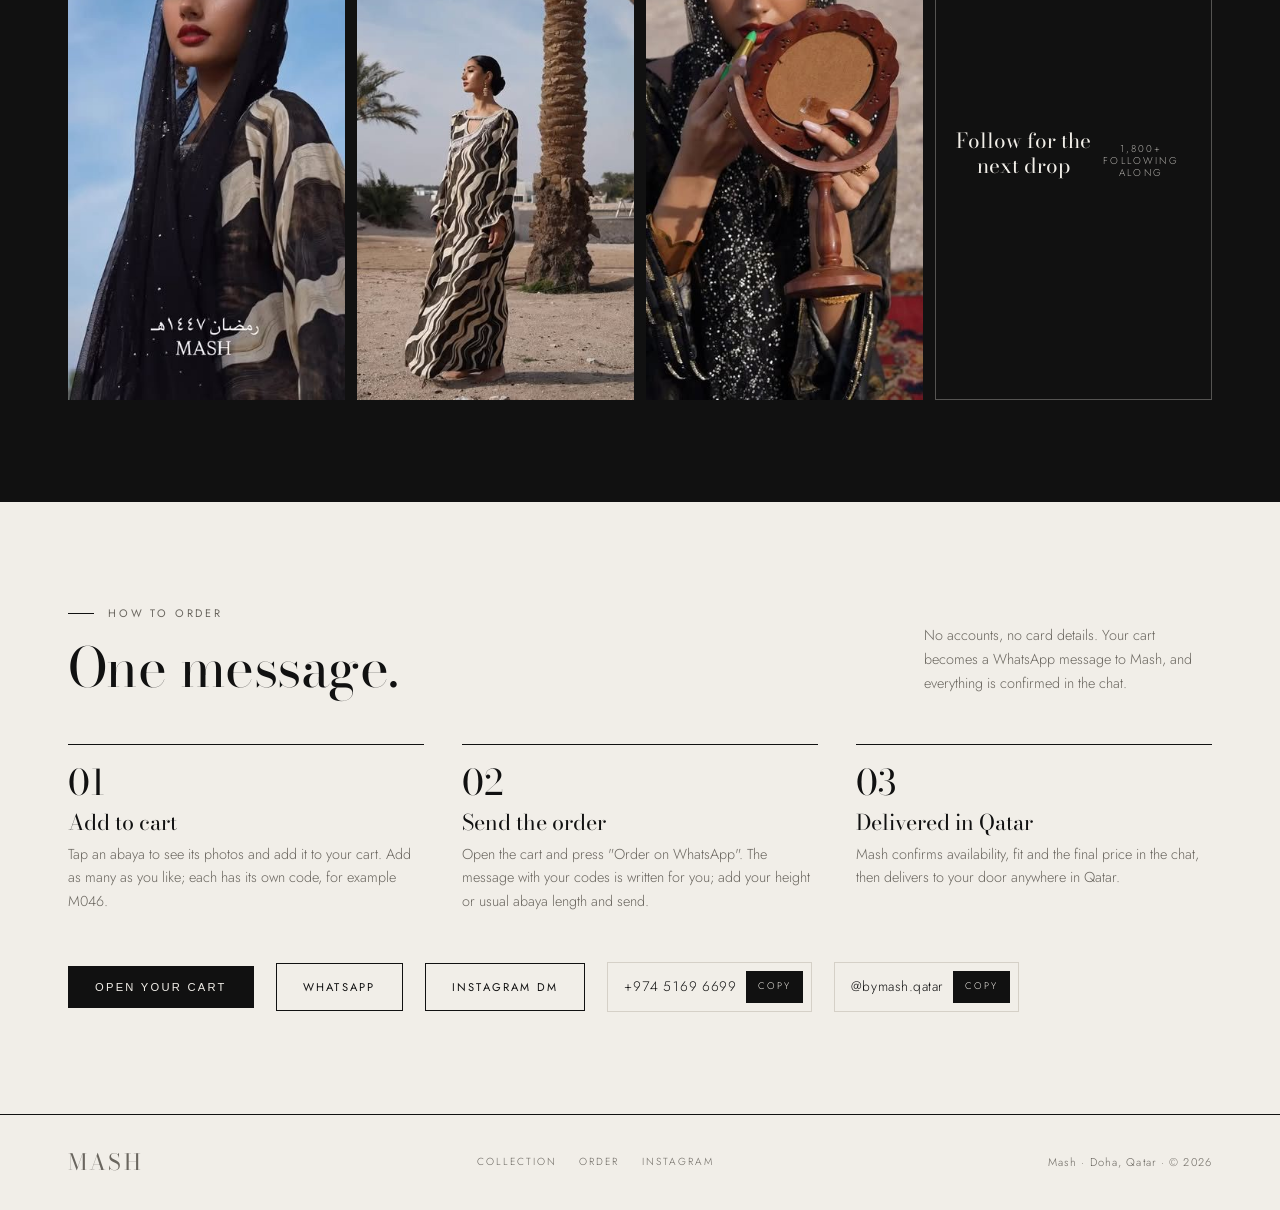
==== commit c1fd8ea0: "Add a cart that turns selected abayas into one WhatsApp order message Co-Authored-By: Claude Fable 5" ====
--- a/index.html
+++ b/index.html
@@ -263,6 +263,48 @@
     .lb-note { margin-top: 6px; }
   }
   @media (prefers-reduced-motion: reduce) { .lb-panel { animation: none; } }
+
+  /* Cart */
+  .cart-btn { position: relative; }
+  .cart-count { position: absolute; top: -6px; right: -6px; min-width: 18px; height: 18px; padding: 0 5px; border-radius: 999px; background: var(--fg); color: var(--bg); font-size: 0.6rem; font-weight: 500; display: inline-flex; align-items: center; justify-content: center; font-variant-numeric: tabular-nums; }
+  .icon-link:hover .cart-count { background: var(--bg); color: var(--fg); }
+  .piece .row { grid-column: 1 / -1; display: flex; justify-content: space-between; align-items: center; gap: 12px; }
+  .piece .add { font: inherit; font-size: 0.62rem; letter-spacing: 0.2em; text-transform: uppercase; padding: 9px 14px; border: 1px solid var(--fg); background: transparent; color: var(--fg); cursor: pointer; white-space: nowrap; transition: background-color 200ms, color 200ms; }
+  .piece .add:hover { background: var(--fg); color: var(--bg); }
+  .piece .add[disabled] { border-color: var(--line); color: var(--fg-muted); cursor: default; background: transparent; }
+  .piece .add.added { background: var(--fg); color: var(--bg); }
+  .lb-viewcart { font: inherit; font-size: 0.66rem; letter-spacing: 0.2em; text-transform: uppercase; background: none; border: 0; padding: 0; color: var(--fg); cursor: pointer; text-align: left; border-bottom: 1px solid var(--fg); align-self: flex-start; }
+  body.cart-open { overflow: hidden; }
+  .cart { position: fixed; inset: 0; z-index: 60; }
+  .cart-backdrop { position: absolute; inset: 0; background: color-mix(in srgb, var(--fg) 55%, transparent); }
+  .cart-panel { position: absolute; top: 0; right: 0; bottom: 0; width: min(440px, 100%); background: var(--bg); color: var(--fg); display: flex; flex-direction: column; border-left: 1px solid var(--line); animation: cart-in 280ms cubic-bezier(.2,.7,.2,1) both; padding-top: env(safe-area-inset-top, 0px); padding-bottom: env(safe-area-inset-bottom, 0px); }
+  @keyframes cart-in { from { transform: translateX(24px); opacity: 0; } to { transform: none; opacity: 1; } }
+  .cart-head { display: flex; justify-content: space-between; align-items: flex-start; gap: 16px; padding: 22px 22px 16px; border-bottom: 1px solid var(--line); }
+  .cart-head h3 { font-size: 1.6rem; margin-top: 8px; }
+  .cart-close { position: static; }
+  .cart-items { flex: 1; overflow-y: auto; padding: 6px 22px; }
+  .cart-item { display: grid; grid-template-columns: 64px 1fr auto; gap: 14px; align-items: center; padding: 14px 0; border-bottom: 1px solid var(--line); }
+  .cart-item img { width: 64px; aspect-ratio: 3 / 4; object-fit: cover; }
+  .cart-item .ci-code { font-family: var(--font-display); font-size: 1.3rem; line-height: 1; }
+  .cart-item .ci-code small { font-family: var(--font-body); font-size: 0.62rem; letter-spacing: 0.18em; text-transform: uppercase; color: var(--fg-muted); margin-left: 8px; }
+  .cart-item .ci-price { font-size: 0.82rem; color: var(--fg-muted); margin-top: 4px; font-variant-numeric: tabular-nums; }
+  .cart-item .ci-remove { font: inherit; font-size: 0.6rem; letter-spacing: 0.18em; text-transform: uppercase; background: none; border: 0; padding: 0; color: var(--fg-muted); cursor: pointer; margin-top: 8px; border-bottom: 1px solid transparent; }
+  .cart-item .ci-remove:hover { color: var(--fg); border-color: var(--fg); }
+  .qty { display: inline-flex; align-items: center; border: 1px solid var(--line); }
+  .qty button { font: inherit; width: 30px; height: 30px; background: none; border: 0; color: var(--fg); cursor: pointer; font-size: 1rem; line-height: 1; }
+  .qty button:hover { background: var(--fg); color: var(--bg); }
+  .qty span { min-width: 26px; text-align: center; font-size: 0.85rem; font-variant-numeric: tabular-nums; }
+  .cart-empty { flex: 1; display: flex; flex-direction: column; align-items: center; justify-content: center; gap: 18px; text-align: center; padding: 24px; color: var(--fg-muted); }
+  .cart-foot { padding: 16px 22px 22px; border-top: 1px solid var(--line-strong); display: grid; gap: 12px; background: var(--bg-2); }
+  .cart-total { display: flex; justify-content: space-between; align-items: baseline; font-size: 0.72rem; letter-spacing: 0.22em; text-transform: uppercase; color: var(--fg-muted); }
+  .cart-total b { font-family: var(--font-display); font-weight: 400; font-size: 1.7rem; letter-spacing: 0; text-transform: none; color: var(--fg); font-variant-numeric: tabular-nums; }
+  .cart-note { font-size: 0.78rem; color: var(--fg-muted); }
+  .cart-foot .btn { width: 100%; }
+  .cart-preview summary { font-size: 0.64rem; letter-spacing: 0.18em; text-transform: uppercase; color: var(--fg-muted); cursor: pointer; }
+  .cart-preview pre { margin: 10px 0 0; white-space: pre-wrap; font: inherit; font-size: 0.8rem; color: var(--fg-muted); border-left: 2px solid var(--line); padding-left: 12px; }
+  .toast { position: fixed; left: 50%; bottom: calc(20px + env(safe-area-inset-bottom, 0px)); transform: translateX(-50%); z-index: 70; background: var(--fg); color: var(--bg); padding: 12px 14px 12px 18px; display: flex; align-items: center; gap: 16px; font-size: 0.82rem; max-width: calc(100% - 32px); animation: rise 260ms both; }
+  .toast button { font: inherit; font-size: 0.62rem; letter-spacing: 0.2em; text-transform: uppercase; background: var(--bg); color: var(--fg); border: 0; padding: 8px 12px; cursor: pointer; white-space: nowrap; }
+  @media (prefers-reduced-motion: reduce) { .cart-panel, .toast { animation: none; } }
 </style>
 </head>
 <body>
@@ -277,6 +319,10 @@
       <a href="#order">Order</a>
     </nav>
     <div class="header-links">
+      <button type="button" class="icon-link cart-btn" id="cart-open" aria-label="Open cart">
+        <svg viewBox="0 0 24 24" fill="none" stroke="currentColor" stroke-width="1.6" aria-hidden="true"><path d="M6 8h12l1 12H5L6 8Z"/><path d="M9 8V6a3 3 0 0 1 6 0v2"/></svg>
+        <span class="cart-count" id="cart-count" hidden>0</span>
+      </button>
       <a class="icon-link" href="https://wa.me/97451696699" target="_blank" rel="noopener" aria-label="WhatsApp">
         <svg viewBox="0 0 24 24" fill="currentColor" aria-hidden="true"><path d="M12 2.2a9.8 9.8 0 0 0-8.4 14.8L2.2 21.8l4.9-1.3A9.8 9.8 0 1 0 12 2.2Zm0 17.9a8.1 8.1 0 0 1-4.1-1.1l-.3-.2-2.9.8.8-2.8-.2-.3A8.1 8.1 0 1 1 12 20.1Zm4.5-6c-.2-.1-1.5-.7-1.7-.8s-.4-.1-.6.1-.6.8-.8 1c-.1.2-.3.2-.5.1a6.6 6.6 0 0 1-3.3-2.9c-.2-.4.3-.4.7-1.3.1-.2 0-.3 0-.4l-.8-1.8c-.2-.5-.4-.4-.6-.4h-.5a1 1 0 0 0-.7.3 3 3 0 0 0-.9 2.2 5.2 5.2 0 0 0 1.1 2.7 11.8 11.8 0 0 0 4.5 4c1.7.7 2.3.8 3.1.6a2.7 2.7 0 0 0 1.8-1.2 2.2 2.2 0 0 0 .1-1.3c0-.1-.2-.2-.4-.3Z"/></svg>
       </a>
@@ -369,10 +415,12 @@
         <span class="lb-soldout" id="lb-sold"></span>
         <p class="lb-desc" id="lb-desc"></p>
         <div class="lb-actions">
-          <a class="btn solid" id="lb-order" href="#" target="_blank" rel="noopener">Order this abaya</a>
+          <button type="button" class="btn solid" id="lb-add">Add to cart</button>
+          <a class="btn solid" id="lb-order" href="#" target="_blank" rel="noopener" hidden>Ask about the next drop</a>
+          <button type="button" class="lb-viewcart" id="lb-viewcart" hidden>View cart →</button>
           <a class="lb-ig" id="lb-ig" href="#" target="_blank" rel="noopener">View on Instagram</a>
         </div>
-        <p class="lb-note">Orders are confirmed on WhatsApp. Send your height or usual abaya length with the code and we will confirm fit, price and delivery.</p>
+        <p class="lb-note">Add everything you want to the cart, then send the whole order to Mash on WhatsApp in one message. Fit, final price and delivery are confirmed in the chat.</p>
       </div>
     </div>
   </div>
@@ -443,26 +491,27 @@
       <div class="section-head">
         <div>
           <p class="eyebrow">How to order</p>
-          <h2>Send the code.</h2>
-        </div>
-        <p class="note">No accounts, no checkout. Orders are taken on WhatsApp or by Instagram DM.</p>
+          <h2>One message.</h2>
+        </div>
+        <p class="note">No accounts, no card details. Your cart becomes a WhatsApp message to Mash, and everything is confirmed in the chat.</p>
       </div>
       <div class="steps">
         <div class="step">
-          <h3>Pick a piece</h3>
-          <p>Every abaya has a code, for example M046. Find it here or on the Instagram post.</p>
+          <h3>Add to cart</h3>
+          <p>Tap an abaya to see its photos and add it to your cart. Add as many as you like; each has its own code, for example M046.</p>
         </div>
         <div class="step">
-          <h3>Message us the code</h3>
-          <p>WhatsApp or DM the code with your height or usual abaya length. We confirm availability, fit and the final price.</p>
+          <h3>Send the order</h3>
+          <p>Open the cart and press "Order on WhatsApp". The message with your codes is written for you; add your height or usual abaya length and send.</p>
         </div>
         <div class="step">
           <h3>Delivered in Qatar</h3>
-          <p>Once confirmed, your piece is delivered to your door anywhere in Qatar.</p>
+          <p>Mash confirms availability, fit and the final price in the chat, then delivers to your door anywhere in Qatar.</p>
         </div>
       </div>
       <div class="cta">
-        <a class="btn solid" href="https://wa.me/97451696699" target="_blank" rel="noopener">WhatsApp</a>
+        <button type="button" class="btn solid" data-cart-open>Open your cart</button>
+        <a class="btn" href="https://wa.me/97451696699" target="_blank" rel="noopener">WhatsApp</a>
         <a class="btn" href="https://www.instagram.com/bymash.qatar/" target="_blank" rel="noopener">Instagram DM</a>
         <span class="contact" id="phone">+974 5169 6699 <button type="button" data-copy="+97451696699" aria-label="Copy WhatsApp number">Copy</button></span>
         <span class="contact" id="handle">@bymash.qatar <button type="button" data-copy="@bymash.qatar" aria-label="Copy Instagram handle">Copy</button></span>
@@ -470,6 +519,43 @@
     </div>
   </section>
 </main>
+
+<div class="cart" id="cart" hidden role="dialog" aria-modal="true" aria-labelledby="cart-title">
+  <div class="cart-backdrop" data-cart-close></div>
+  <aside class="cart-panel">
+    <div class="cart-head">
+      <div>
+        <p class="eyebrow">Your cart</p>
+        <h3 id="cart-title">Selected abayas</h3>
+      </div>
+      <button type="button" class="lb-close cart-close" data-cart-close aria-label="Close cart">
+        <svg viewBox="0 0 24 24" fill="none" stroke="currentColor" stroke-width="1.6" aria-hidden="true"><path d="M6 6l12 12M18 6L6 18"/></svg>
+      </button>
+    </div>
+    <div class="cart-items" id="cart-items"></div>
+    <div class="cart-empty" id="cart-empty">
+      <p>Nothing in your cart yet.</p>
+      <button type="button" class="btn" data-cart-close data-goto="#collection">Browse the collection</button>
+    </div>
+    <div class="cart-foot" id="cart-foot">
+      <div class="cart-total"><span>Total</span><b id="cart-total">0 QR</b></div>
+      <p class="cart-note" id="cart-note">Final price, fit and delivery are confirmed by Mash in the chat.</p>
+      <a class="btn solid" id="cart-order" href="#" target="_blank" rel="noopener">
+        <svg viewBox="0 0 24 24" fill="currentColor" aria-hidden="true"><path d="M12 2.2a9.8 9.8 0 0 0-8.4 14.8L2.2 21.8l4.9-1.3A9.8 9.8 0 1 0 12 2.2Zm0 17.9a8.1 8.1 0 0 1-4.1-1.1l-.3-.2-2.9.8.8-2.8-.2-.3A8.1 8.1 0 1 1 12 20.1Zm4.5-6c-.2-.1-1.5-.7-1.7-.8s-.4-.1-.6.1-.6.8-.8 1c-.1.2-.3.2-.5.1a6.6 6.6 0 0 1-3.3-2.9c-.2-.4.3-.4.7-1.3.1-.2 0-.3 0-.4l-.8-1.8c-.2-.5-.4-.4-.6-.4h-.5a1 1 0 0 0-.7.3 3 3 0 0 0-.9 2.2 5.2 5.2 0 0 0 1.1 2.7 11.8 11.8 0 0 0 4.5 4c1.7.7 2.3.8 3.1.6a2.7 2.7 0 0 0 1.8-1.2 2.2 2.2 0 0 0 .1-1.3c0-.1-.2-.2-.4-.3Z"/></svg>
+        Order on WhatsApp
+      </a>
+      <details class="cart-preview">
+        <summary>See the message that will be sent</summary>
+        <pre id="cart-message"></pre>
+      </details>
+    </div>
+  </aside>
+</div>
+
+<div class="toast" id="toast" hidden role="status" aria-live="polite">
+  <span id="toast-text">Added to cart</span>
+  <button type="button" data-cart-open>View cart</button>
+</div>
 
 <footer>
   <div class="wrap">
@@ -558,10 +644,16 @@
           '<span class="code">' + p.code + (p.name ? '<small>' + p.name + '</small>' : '') + '</span>' +
           '<span class="price' + (p.soldOut ? ' out' : '') + '">' + p.price + '</span>' +
           '<p class="desc">' + p.desc + '</p>' +
-          '<span class="hint">View <b>' + p.photos + (p.photos === 1 ? ' photo' : ' photos') + '</b> and order</span>' +
+          '<span class="row"><span class="hint">View <b>' + p.photos + (p.photos === 1 ? ' photo' : ' photos') + '</b></span>' +
+          (p.soldOut ? '<button type="button" class="add" disabled>Sold out</button>' : '<button type="button" class="add" data-add="' + p.code + '">Add to cart</button>') +
+          '</span>' +
         '</div>';
-      el.addEventListener('click', function () { open(p.code, 0); });
-      el.addEventListener('keydown', function (e) { if (e.key === 'Enter' || e.key === ' ') { e.preventDefault(); open(p.code, 0); } });
+      el.addEventListener('click', function (e) {
+        var add = e.target.closest && e.target.closest('[data-add]');
+        if (add) { e.stopPropagation(); addToCart(p.code); return; }
+        open(p.code, 0);
+      });
+      el.addEventListener('keydown', function (e) { if (e.target !== el) return; if (e.key === 'Enter' || e.key === ' ') { e.preventDefault(); open(p.code, 0); } });
       return el;
     }
     var latest = document.getElementById('grid-latest'), earlier = document.getElementById('grid-earlier');
@@ -578,6 +670,7 @@
     var codeEl = document.getElementById('lb-code'), priceEl = document.getElementById('lb-price');
     var nameEl = document.getElementById('lb-name'), descEl = document.getElementById('lb-desc');
     var orderEl = document.getElementById('lb-order'), igEl = document.getElementById('lb-ig');
+    var addEl = document.getElementById('lb-add'), viewCartEl = document.getElementById('lb-viewcart');
     var current = null, index = 0, lastFocus = null;
 
     function show(i) {
@@ -604,7 +697,9 @@
       document.getElementById('lb-sold').textContent = p.soldOut ? 'Sold out' : '';
       descEl.textContent = p.desc;
       orderEl.href = orderLink(p);
-      orderEl.textContent = p.soldOut ? 'Ask about the next drop' : 'Order this abaya';
+      orderEl.hidden = !p.soldOut; addEl.hidden = !!p.soldOut;
+      addEl.textContent = 'Add to cart'; addEl.dataset.code = p.code;
+      viewCartEl.hidden = !cart[p.code];
       igEl.href = p.post;
       thumbs.innerHTML = '';
       thumbs.hidden = p.photos < 2;
@@ -642,6 +737,93 @@
     }, { passive: true });
     // tap the big photo to advance
     im.addEventListener('click', function () { if (current && current.photos > 1) show(index + 1); });
+
+    // ---- Cart ----
+    var cart = {};
+    try { cart = JSON.parse(localStorage.getItem('mash-cart') || '{}') || {}; } catch (e) { cart = {}; }
+    Object.keys(cart).forEach(function (c) { if (!byCode[c] || byCode[c].soldOut) delete cart[c]; });
+    var cartEl = document.getElementById('cart'), itemsEl = document.getElementById('cart-items'), emptyEl = document.getElementById('cart-empty');
+    var footEl = document.getElementById('cart-foot'), totalEl = document.getElementById('cart-total'), noteEl = document.getElementById('cart-note');
+    var cartOrder = document.getElementById('cart-order'), msgEl = document.getElementById('cart-message'), countEl = document.getElementById('cart-count');
+    var toast = document.getElementById('toast'), toastText = document.getElementById('toast-text'), toastTimer = null, cartLastFocus = null;
+
+    function priceNum(p) { var m = /([\d,]+)\s*QR/.exec(p.price); return m ? parseInt(m[1].replace(/,/g, ''), 10) : null; }
+    function fmt(n) { return n.toLocaleString('en-US') + ' QR'; }
+    function save() { try { localStorage.setItem('mash-cart', JSON.stringify(cart)); } catch (e) {} }
+    function cartCount() { return Object.keys(cart).reduce(function (n, c) { return n + cart[c]; }, 0); }
+    function message() {
+      var lines = ['Hi Mash, I would like to order:'];
+      var total = 0, onRequest = 0;
+      Object.keys(cart).forEach(function (c) {
+        var p = byCode[c], q = cart[c], n = priceNum(p);
+        lines.push('• ' + p.code + (p.name ? ' ' + p.name : '') + (q > 1 ? ' × ' + q : '') + ' – ' + (n !== null ? fmt(n * q) : 'price on request'));
+        if (n !== null) total += n * q; else onRequest += q;
+      });
+      if (total) lines.push('Total: ' + fmt(total) + (onRequest ? ' (+ ' + onRequest + ' on request)' : ''));
+      lines.push('', 'My height / usual abaya length: ', 'Delivery area in Qatar: ');
+      return lines.join('\n');
+    }
+    function renderCart() {
+      var codes = Object.keys(cart), n = cartCount();
+      countEl.textContent = n; countEl.hidden = n === 0;
+      emptyEl.hidden = n > 0; footEl.hidden = n === 0; itemsEl.hidden = n === 0;
+      itemsEl.innerHTML = '';
+      var total = 0, onRequest = 0;
+      codes.forEach(function (c) {
+        var p = byCode[c], q = cart[c], pn = priceNum(p);
+        if (pn !== null) total += pn * q; else onRequest += q;
+        var row = document.createElement('div'); row.className = 'cart-item';
+        row.innerHTML =
+          '<img src="' + img(c, 1) + '" alt="">' +
+          '<div><div class="ci-code">' + p.code + (p.name ? '<small>' + p.name + '</small>' : '') + '</div>' +
+          '<div class="ci-price">' + (pn !== null ? fmt(pn * q) : 'Price on request') + '</div>' +
+          '<button type="button" class="ci-remove" data-remove="' + c + '">Remove</button></div>' +
+          '<div class="qty"><button type="button" data-qty="' + c + '" data-d="-1" aria-label="One fewer">−</button><span>' + q + '</span><button type="button" data-qty="' + c + '" data-d="1" aria-label="One more">+</button></div>';
+        itemsEl.appendChild(row);
+      });
+      totalEl.textContent = total ? fmt(total) : (onRequest ? 'On request' : '0 QR');
+      noteEl.textContent = onRequest ? 'Includes ' + onRequest + ' piece' + (onRequest > 1 ? 's' : '') + ' priced on request. Final price, fit and delivery are confirmed by Mash in the chat.' : 'Final price, fit and delivery are confirmed by Mash in the chat.';
+      var m = message();
+      cartOrder.href = WA + '?text=' + encodeURIComponent(m);
+      msgEl.textContent = m;
+      document.querySelectorAll('.piece .add[data-add]').forEach(function (b) {
+        var inCart = !!cart[b.dataset.add];
+        b.classList.toggle('added', inCart); b.textContent = inCart ? 'In cart ✓' : 'Add to cart';
+      });
+      if (current) viewCartEl.hidden = !cart[current.code];
+    }
+    function showToast(text) {
+      toastText.textContent = text; toast.hidden = false;
+      clearTimeout(toastTimer); toastTimer = setTimeout(function () { toast.hidden = true; }, 2800);
+    }
+    function addToCart(code) {
+      var p = byCode[code]; if (!p || p.soldOut) return;
+      cart[code] = (cart[code] || 0) + 1; save(); renderCart();
+      showToast(p.code + (p.name ? ' ' + p.name : '') + ' added to your cart');
+    }
+    function openCart() {
+      cartLastFocus = document.activeElement; renderCart();
+      cartEl.hidden = false; document.body.classList.add('cart-open'); toast.hidden = true;
+      cartEl.querySelector('.cart-close').focus();
+    }
+    function closeCart() {
+      cartEl.hidden = true; document.body.classList.remove('cart-open');
+      if (cartLastFocus && cartLastFocus.focus) cartLastFocus.focus();
+    }
+    document.getElementById('cart-open').addEventListener('click', openCart);
+    document.querySelectorAll('[data-cart-open]').forEach(function (b) { b.addEventListener('click', openCart); });
+    cartEl.querySelectorAll('[data-cart-close]').forEach(function (b) {
+      b.addEventListener('click', function () { closeCart(); if (b.dataset.goto) { var t = document.querySelector(b.dataset.goto); if (t) t.scrollIntoView({ behavior: 'smooth' }); } });
+    });
+    itemsEl.addEventListener('click', function (e) {
+      var r = e.target.closest('[data-remove]'), q = e.target.closest('[data-qty]');
+      if (r) { delete cart[r.dataset.remove]; save(); renderCart(); }
+      else if (q) { var c = q.dataset.qty, d = parseInt(q.dataset.d, 10); cart[c] = Math.max(0, (cart[c] || 0) + d); if (!cart[c]) delete cart[c]; save(); renderCart(); }
+    });
+    addEl.addEventListener('click', function () { addToCart(addEl.dataset.code); });
+    viewCartEl.addEventListener('click', function () { close(); openCart(); });
+    document.addEventListener('keydown', function (e) { if (!cartEl.hidden && e.key === 'Escape') closeCart(); });
+    renderCart();
   })();
 </script>
 
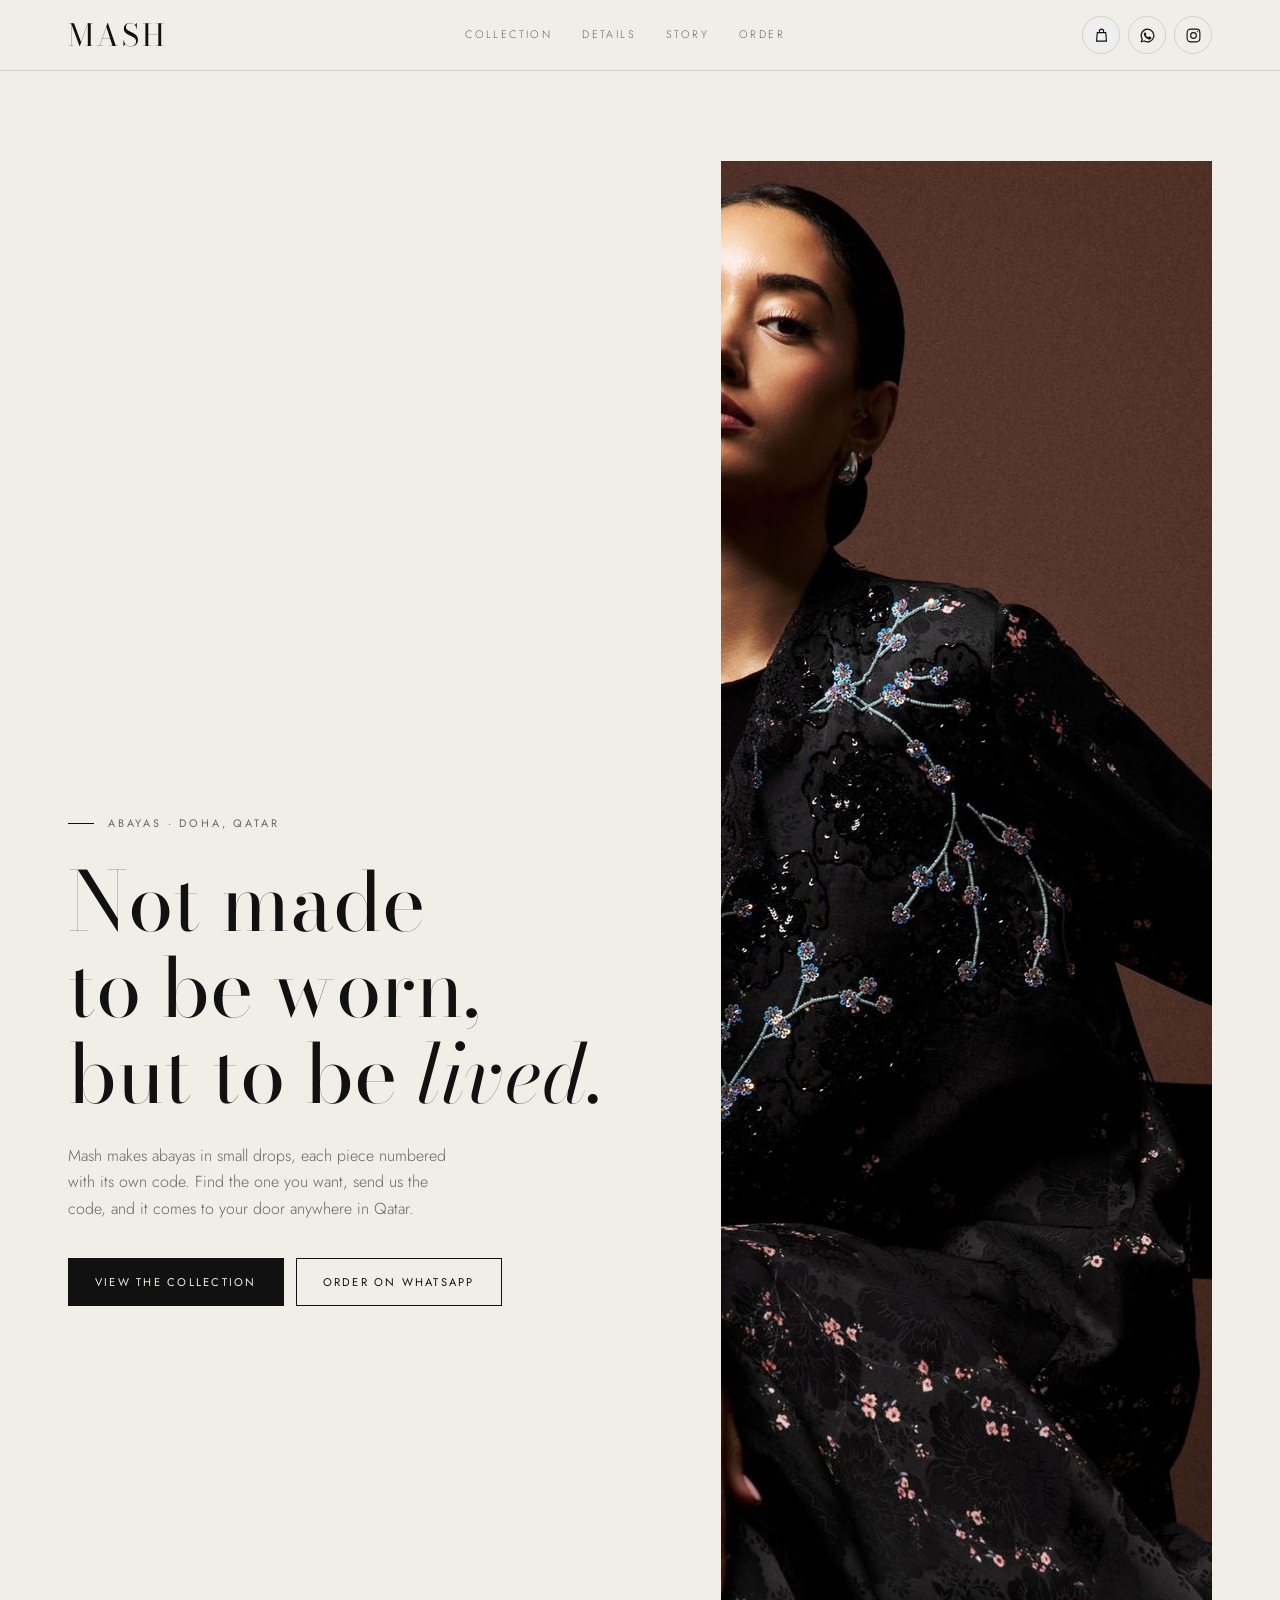
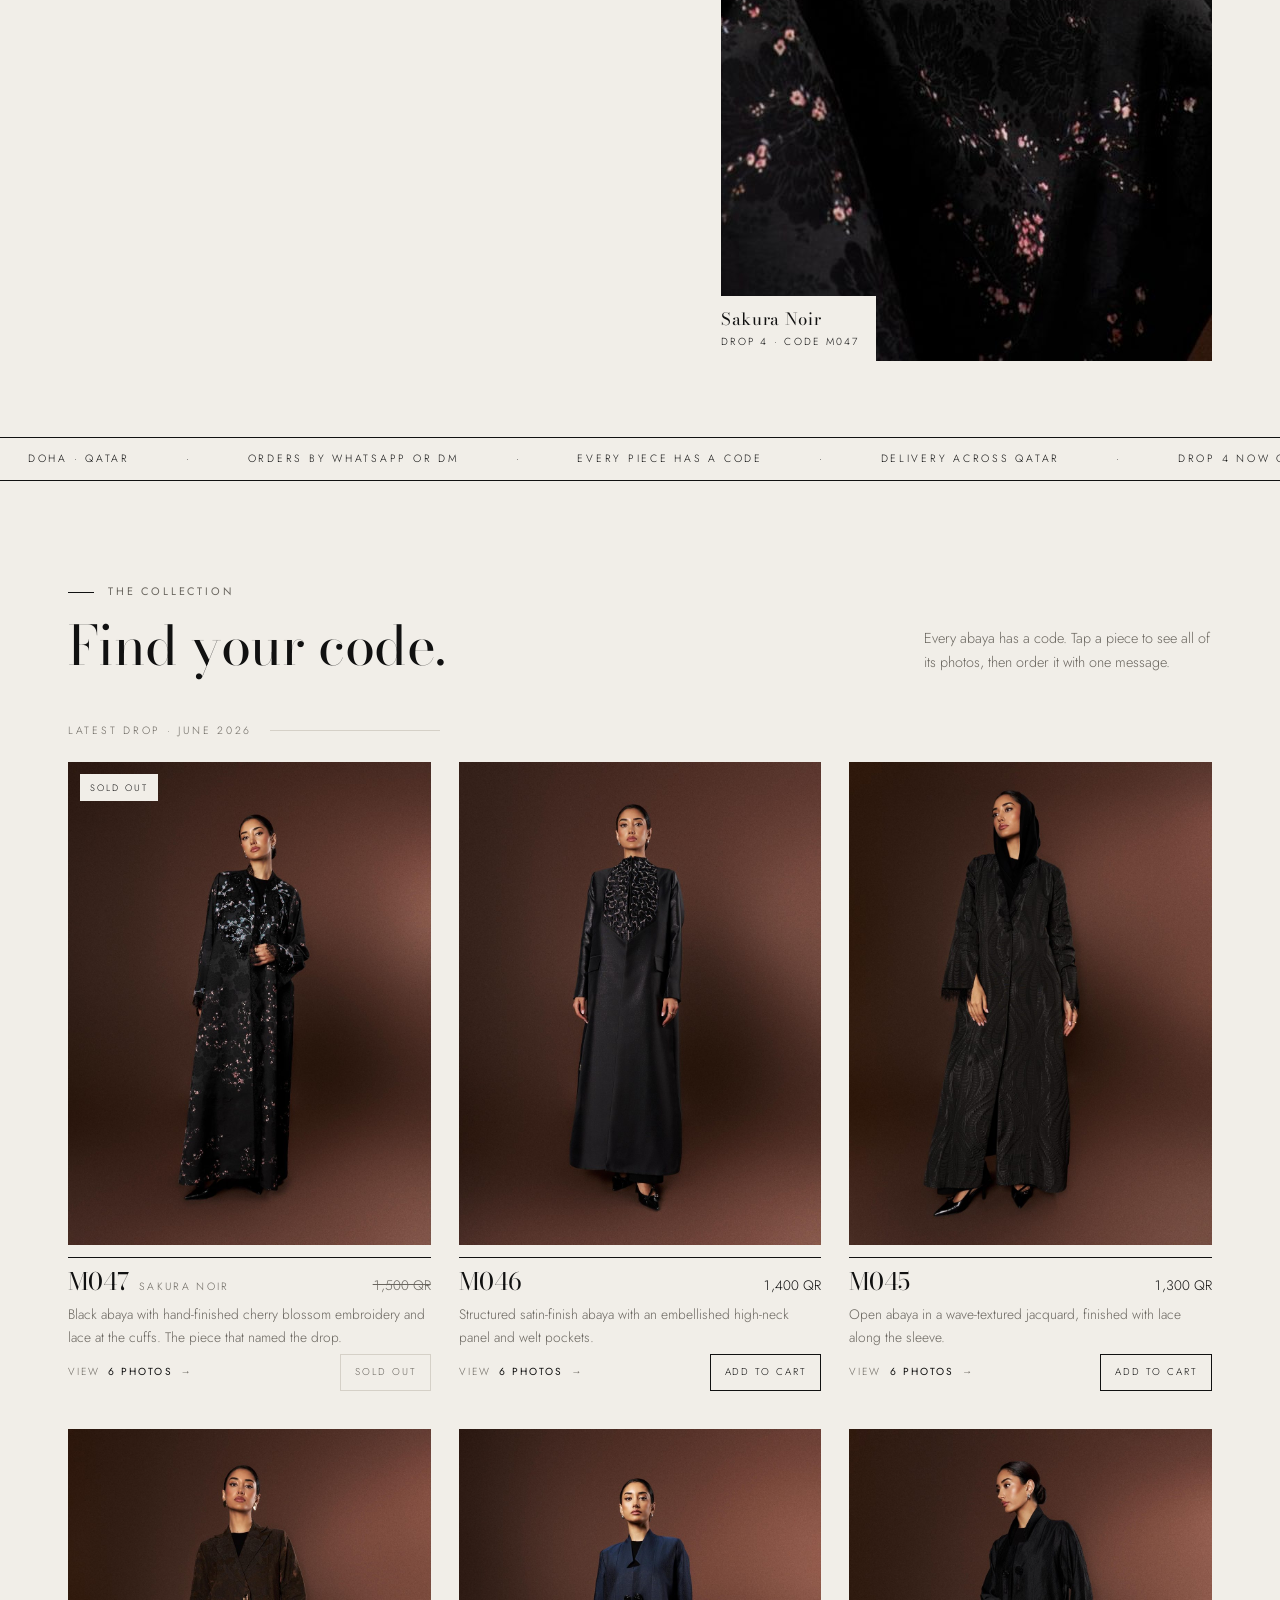
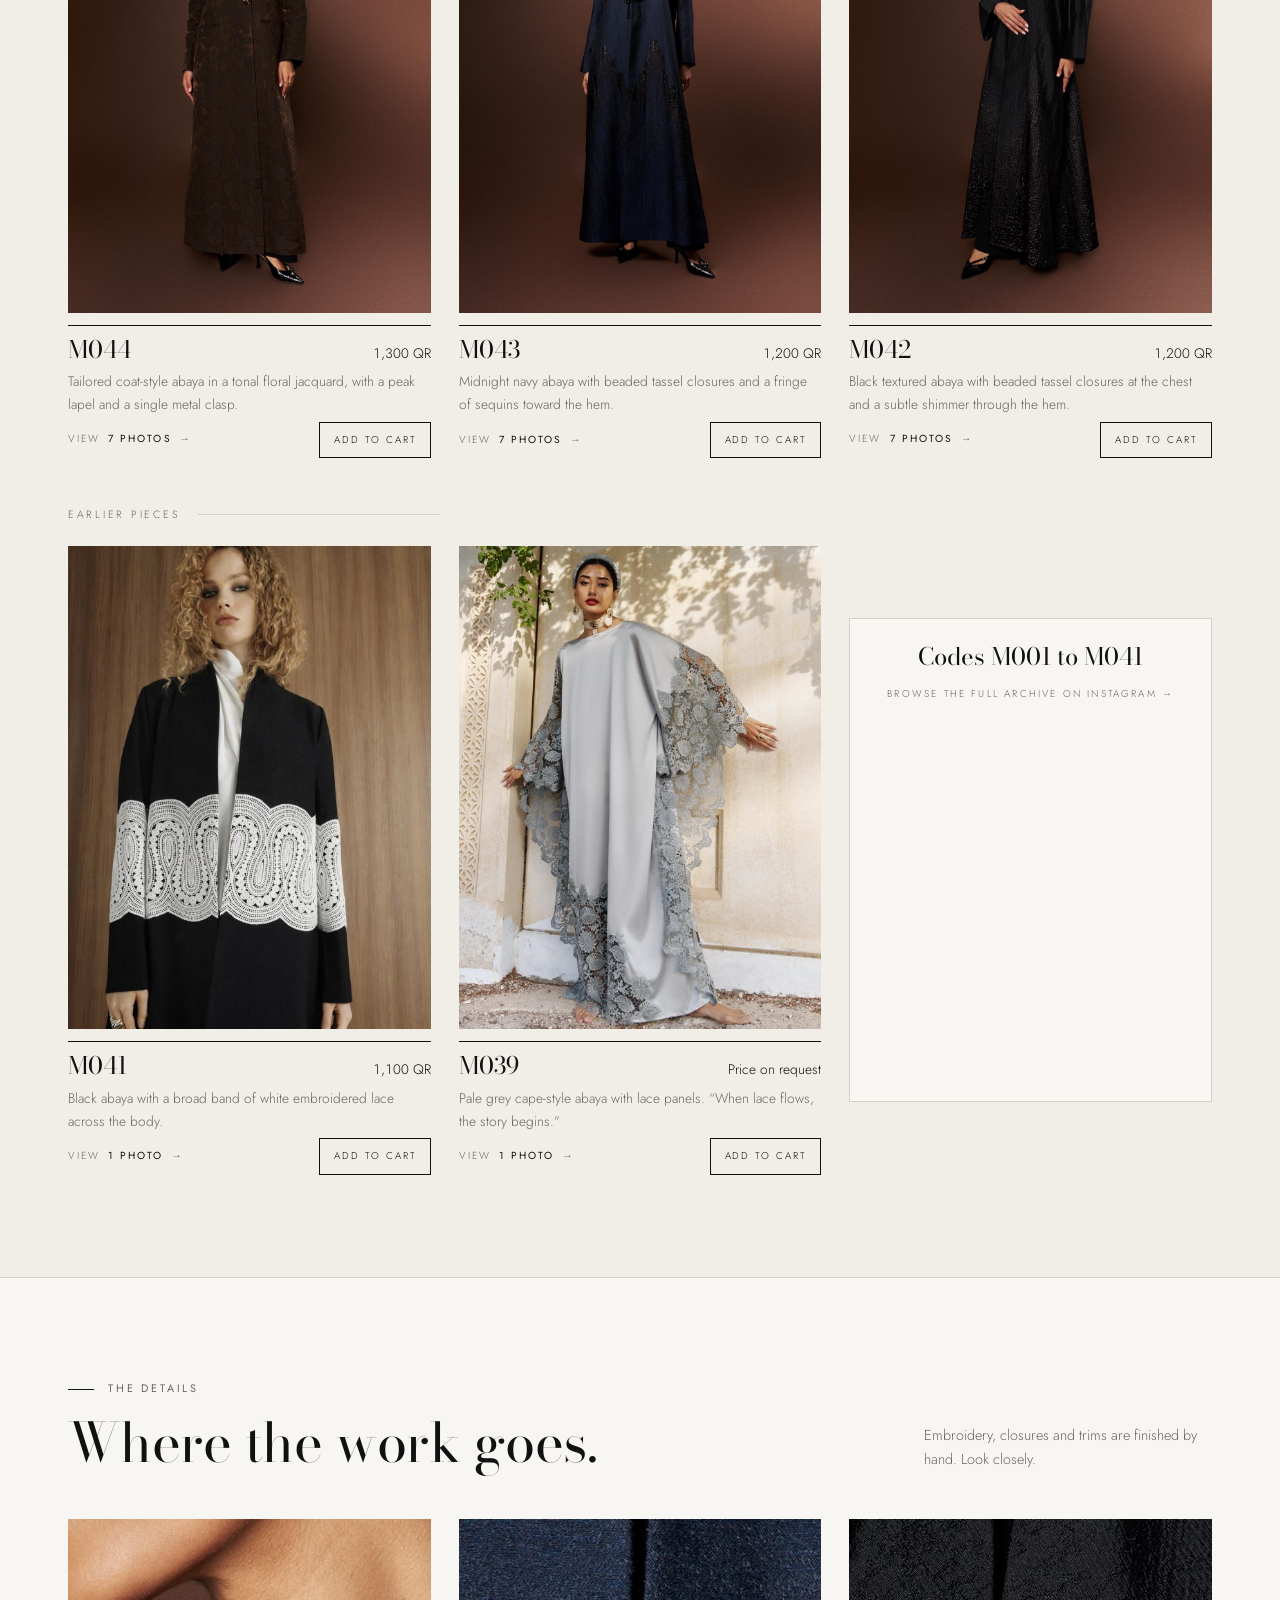
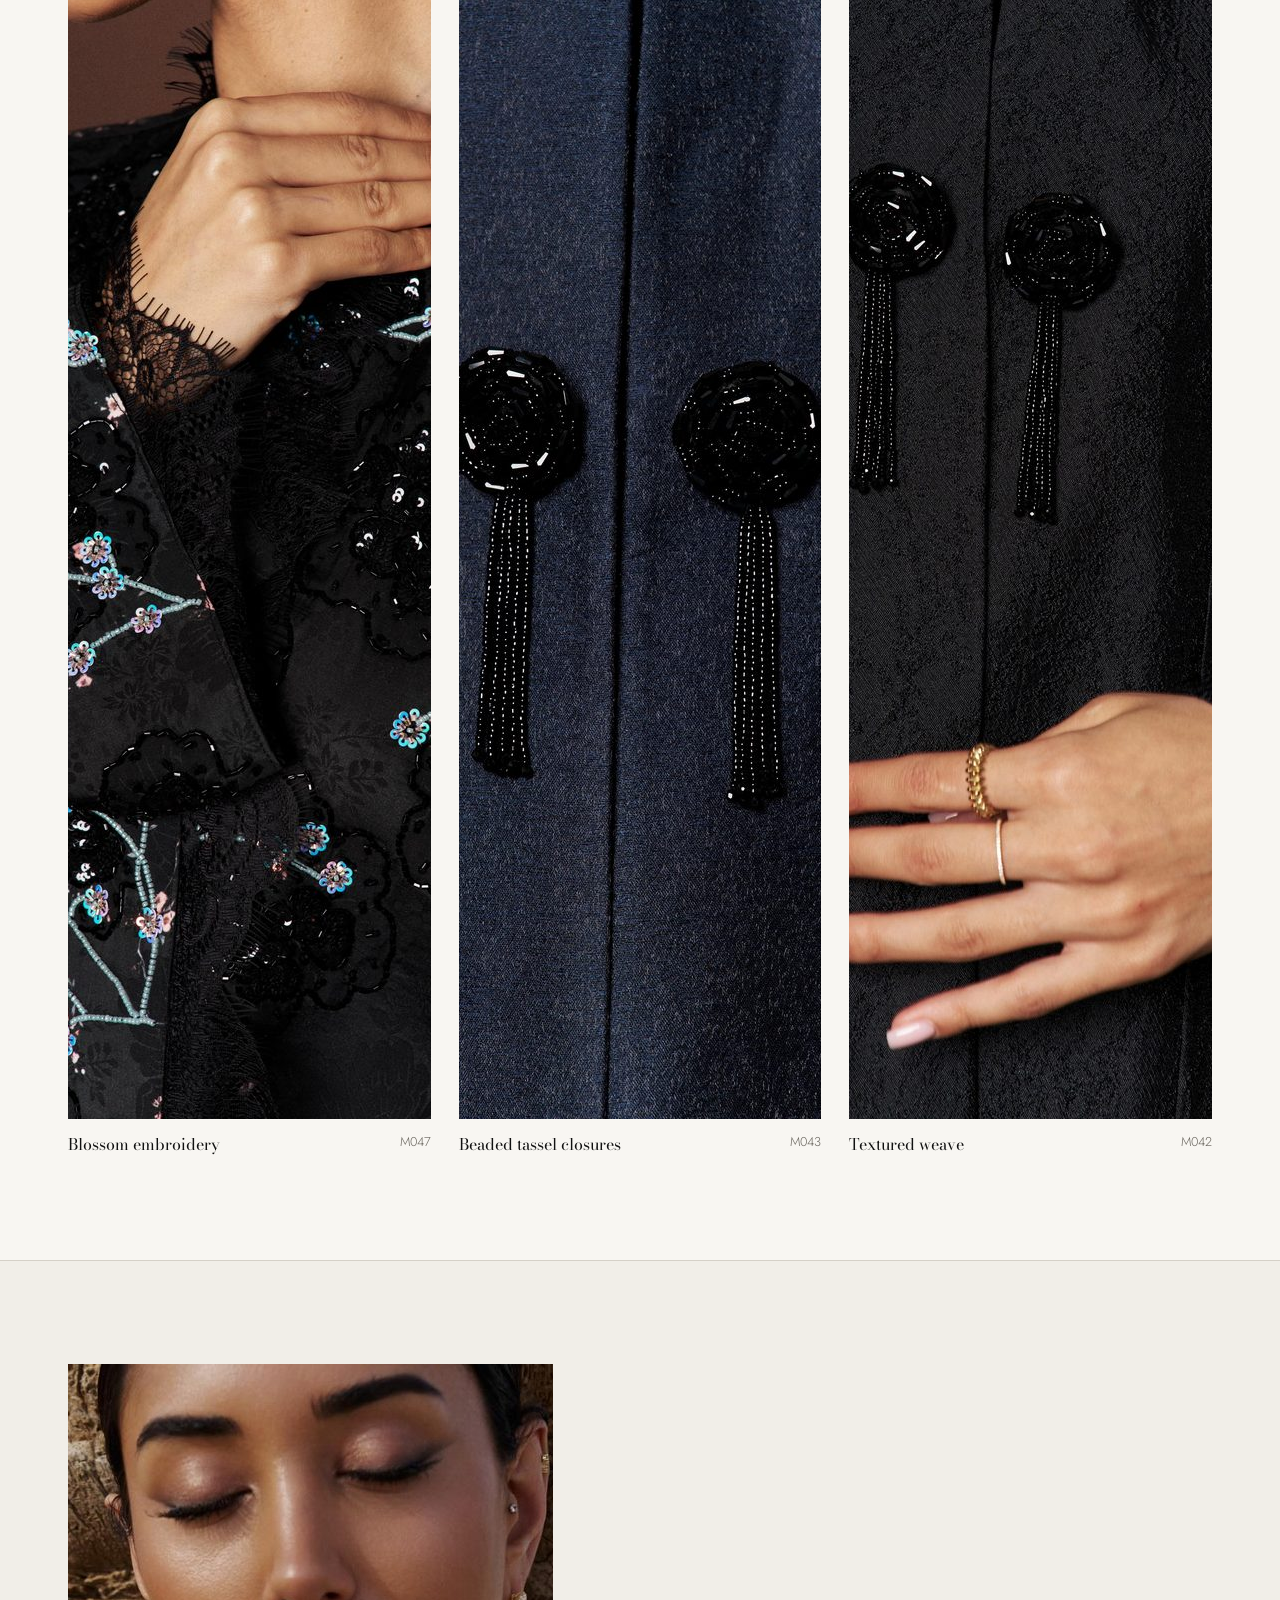
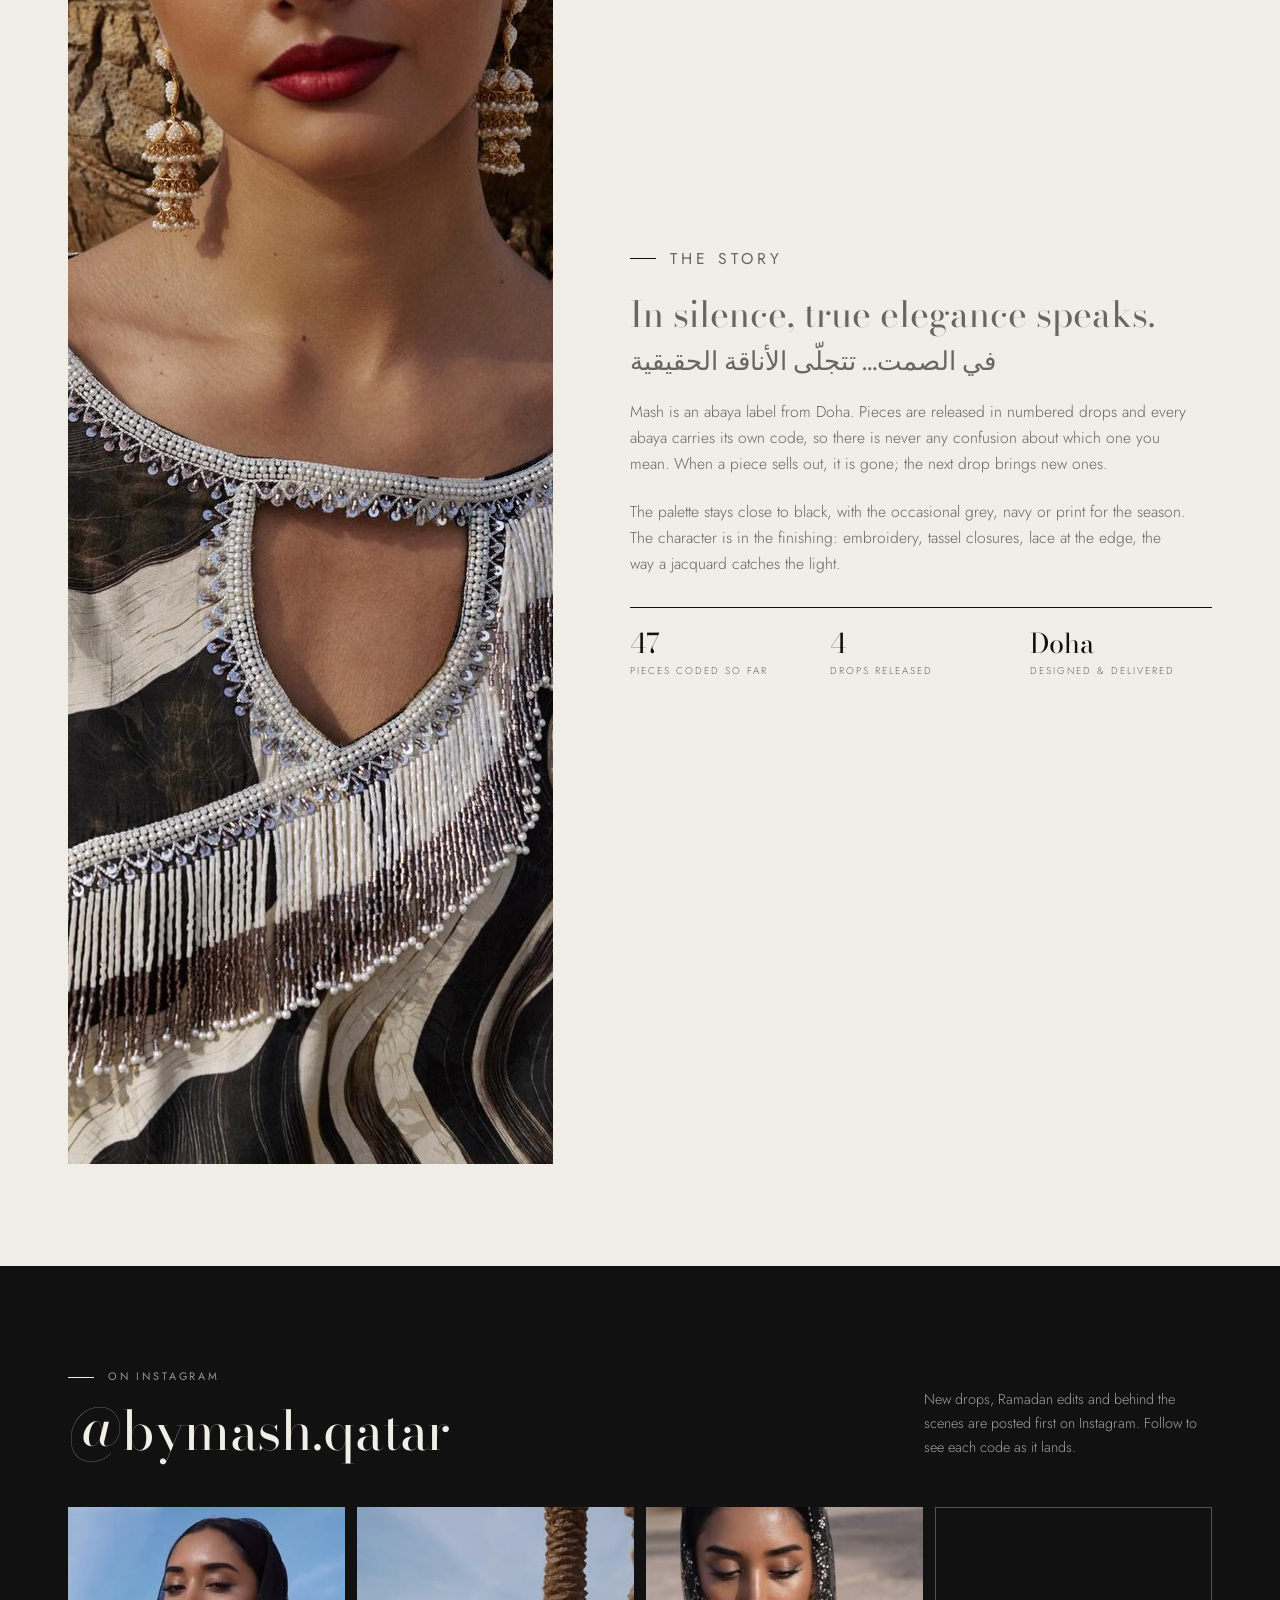
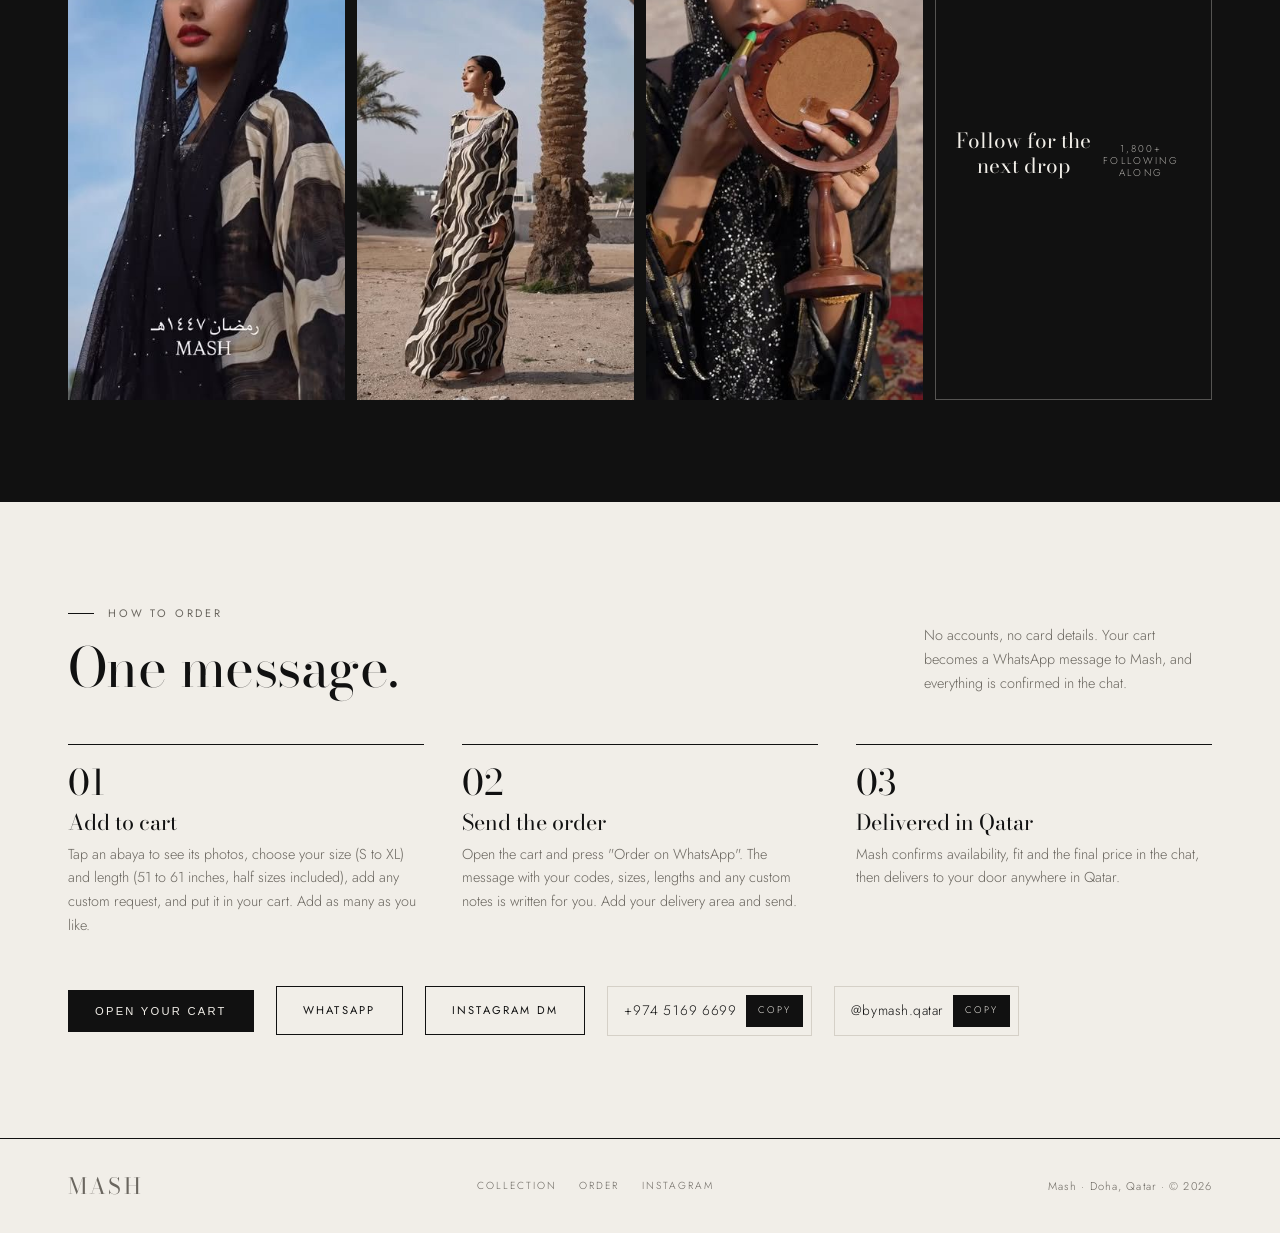
==== commit a98bf23c: "Require size and length, add custom configuration and the size chart Co-Authored-By: Claude Fable 5." ====
--- a/index.html
+++ b/index.html
@@ -305,6 +305,35 @@
   .toast { position: fixed; left: 50%; bottom: calc(20px + env(safe-area-inset-bottom, 0px)); transform: translateX(-50%); z-index: 70; background: var(--fg); color: var(--bg); padding: 12px 14px 12px 18px; display: flex; align-items: center; gap: 16px; font-size: 0.82rem; max-width: calc(100% - 32px); animation: rise 260ms both; }
   .toast button { font: inherit; font-size: 0.62rem; letter-spacing: 0.2em; text-transform: uppercase; background: var(--bg); color: var(--fg); border: 0; padding: 8px 12px; cursor: pointer; white-space: nowrap; }
   @media (prefers-reduced-motion: reduce) { .cart-panel, .toast { animation: none; } }
+
+  /* Size, length and custom options */
+  .opts { display: grid; gap: 16px; border-top: 1px solid var(--line); padding-top: 16px; }
+  .opt { display: grid; gap: 8px; }
+  .opt-head { display: flex; justify-content: space-between; align-items: baseline; gap: 12px; }
+  .opt-label { font-size: 0.64rem; letter-spacing: 0.22em; text-transform: uppercase; color: var(--fg); }
+  .opt-label em { font-style: normal; color: var(--fg-muted); letter-spacing: 0.12em; margin-left: 6px; }
+  .opt-link { font: inherit; font-size: 0.6rem; letter-spacing: 0.16em; text-transform: uppercase; background: none; border: 0; padding: 0 0 2px; color: var(--fg-muted); border-bottom: 1px solid var(--line); cursor: pointer; white-space: nowrap; transition: color 200ms, border-color 200ms; }
+  .opt-link:hover, .opt-link[aria-expanded="true"] { color: var(--fg); border-color: var(--fg); }
+  .sizes { display: flex; gap: 8px; }
+  .sizes button { font: inherit; font-size: 0.8rem; letter-spacing: 0.08em; min-width: 46px; height: 42px; padding: 0 12px; border: 1px solid var(--line); background: transparent; color: var(--fg); cursor: pointer; transition: border-color 160ms, background-color 160ms, color 160ms; }
+  .sizes button:hover { border-color: var(--fg); }
+  .sizes button[aria-checked="true"] { background: var(--fg); color: var(--bg); border-color: var(--fg); }
+  .opts.invalid .sizes button:not([aria-checked="true"]) { border-color: color-mix(in srgb, var(--fg) 60%, transparent); }
+  .size-details { display: grid; gap: 8px; }
+  .size-details table { width: 100%; border-collapse: collapse; font-size: 0.8rem; font-variant-numeric: tabular-nums; }
+  .size-details th, .size-details td { padding: 7px 6px; text-align: center; border-top: 1px solid var(--line); }
+  .size-details th:first-child, .size-details td:first-child { text-align: left; }
+  .size-details th { font-size: 0.6rem; letter-spacing: 0.16em; text-transform: uppercase; color: var(--fg-muted); font-weight: 500; border-top: 0; }
+  .size-details tr:last-child td { border-bottom: 1px solid var(--line); }
+  .size-foot { font-size: 0.74rem; color: var(--fg-muted); }
+  .table-wrap { overflow-x: auto; }
+  .opt select, .opt textarea { font: inherit; font-size: 0.9rem; width: 100%; padding: 11px 12px; border: 1px solid var(--line); background: var(--bg); color: var(--fg); border-radius: 0; -webkit-appearance: none; appearance: none; }
+  .opt select { background-image: linear-gradient(45deg, transparent 50%, currentColor 50%), linear-gradient(135deg, currentColor 50%, transparent 50%); background-position: calc(100% - 18px) 55%, calc(100% - 13px) 55%; background-size: 5px 5px; background-repeat: no-repeat; padding-right: 36px; }
+  .opt select:focus, .opt textarea:focus { outline: none; border-color: var(--fg); }
+  .opt textarea { resize: vertical; min-height: 58px; line-height: 1.5; }
+  .opt-error { font-size: 0.8rem; color: var(--fg); border-left: 2px solid var(--fg); padding-left: 10px; }
+  .cart-item .ci-opts { font-size: 0.78rem; color: var(--fg); margin-top: 3px; }
+  .cart-item .ci-note { font-size: 0.76rem; color: var(--fg-muted); margin-top: 2px; font-style: italic; }
 </style>
 </head>
 <body>
@@ -414,13 +443,53 @@
         <p class="lb-name" id="lb-name">Sakura Noir</p>
         <span class="lb-soldout" id="lb-sold"></span>
         <p class="lb-desc" id="lb-desc"></p>
+        <div class="opts" id="lb-opts">
+          <div class="opt">
+            <div class="opt-head">
+              <span class="opt-label">Size <em>required</em></span>
+              <button type="button" class="opt-link" id="size-toggle" aria-expanded="false" aria-controls="size-details">View size details</button>
+            </div>
+            <div class="sizes" id="lb-sizes" role="radiogroup" aria-label="Size">
+              <button type="button" role="radio" aria-checked="false" data-size="S">S</button>
+              <button type="button" role="radio" aria-checked="false" data-size="M">M</button>
+              <button type="button" role="radio" aria-checked="false" data-size="L">L</button>
+              <button type="button" role="radio" aria-checked="false" data-size="XL">XL</button>
+            </div>
+            <div class="size-details" id="size-details" hidden>
+              <div class="table-wrap">
+                <table>
+                  <thead><tr><th>Size in inch</th><th>S</th><th>M</th><th>L</th><th>XL</th></tr></thead>
+                  <tbody>
+                    <tr><td>Shoulder</td><td>14</td><td>15</td><td>16</td><td>17</td></tr>
+                    <tr><td>Armhole</td><td>9</td><td>9.5</td><td>10.5</td><td>11</td></tr>
+                    <tr><td>Sleeve length</td><td>22</td><td>23</td><td>24</td><td>25</td></tr>
+                    <tr><td>Bust (closed front)</td><td>23</td><td>24</td><td>27</td><td>29</td></tr>
+                    <tr><td>Bust (open front)</td><td>24</td><td>26</td><td>28</td><td>30</td></tr>
+                  </tbody>
+                </table>
+              </div>
+              <p class="size-foot">All measurements in inches. Length is chosen separately, from 51 to 61 inches.</p>
+            </div>
+          </div>
+          <div class="opt">
+            <label class="opt-label" for="lb-length">Length <em>required</em></label>
+            <select id="lb-length">
+              <option value="">Choose length (inches)</option>
+            </select>
+          </div>
+          <div class="opt">
+            <label class="opt-label" for="lb-custom">Custom configuration <em>optional</em></label>
+            <textarea id="lb-custom" rows="2" placeholder="Anything you would like changed, e.g. sleeves one inch shorter, closed front"></textarea>
+          </div>
+          <p class="opt-error" id="lb-error" hidden></p>
+        </div>
         <div class="lb-actions">
           <button type="button" class="btn solid" id="lb-add">Add to cart</button>
           <a class="btn solid" id="lb-order" href="#" target="_blank" rel="noopener" hidden>Ask about the next drop</a>
           <button type="button" class="lb-viewcart" id="lb-viewcart" hidden>View cart →</button>
           <a class="lb-ig" id="lb-ig" href="#" target="_blank" rel="noopener">View on Instagram</a>
         </div>
-        <p class="lb-note">Add everything you want to the cart, then send the whole order to Mash on WhatsApp in one message. Fit, final price and delivery are confirmed in the chat.</p>
+        <p class="lb-note">Choose a size and length for each abaya, add everything you want to the cart, then send the whole order to Mash on WhatsApp in one message. Final price and delivery are confirmed in the chat.</p>
       </div>
     </div>
   </div>
@@ -498,11 +567,11 @@
       <div class="steps">
         <div class="step">
           <h3>Add to cart</h3>
-          <p>Tap an abaya to see its photos and add it to your cart. Add as many as you like; each has its own code, for example M046.</p>
+          <p>Tap an abaya to see its photos, choose your size (S to XL) and length (51 to 61 inches, half sizes included), add any custom request, and put it in your cart. Add as many as you like.</p>
         </div>
         <div class="step">
           <h3>Send the order</h3>
-          <p>Open the cart and press "Order on WhatsApp". The message with your codes is written for you; add your height or usual abaya length and send.</p>
+          <p>Open the cart and press "Order on WhatsApp". The message with your codes, sizes, lengths and any custom notes is written for you. Add your delivery area and send.</p>
         </div>
         <div class="step">
           <h3>Delivered in Qatar</h3>
@@ -650,7 +719,7 @@
         '</div>';
       el.addEventListener('click', function (e) {
         var add = e.target.closest && e.target.closest('[data-add]');
-        if (add) { e.stopPropagation(); addToCart(p.code); return; }
+        if (add) { e.stopPropagation(); open(p.code, 0, true); return; }
         open(p.code, 0);
       });
       el.addEventListener('keydown', function (e) { if (e.target !== el) return; if (e.key === 'Enter' || e.key === ' ') { e.preventDefault(); open(p.code, 0); } });
@@ -671,6 +740,28 @@
     var nameEl = document.getElementById('lb-name'), descEl = document.getElementById('lb-desc');
     var orderEl = document.getElementById('lb-order'), igEl = document.getElementById('lb-ig');
     var addEl = document.getElementById('lb-add'), viewCartEl = document.getElementById('lb-viewcart');
+    var optsEl = document.getElementById('lb-opts'), sizesEl = document.getElementById('lb-sizes'), lengthEl = document.getElementById('lb-length');
+    var customEl = document.getElementById('lb-custom'), errEl = document.getElementById('lb-error');
+    var sizeToggle = document.getElementById('size-toggle'), sizeDetails = document.getElementById('size-details');
+    var chosenSize = '';
+    (function () { for (var L = 51; L <= 61; L += 0.5) { var o = document.createElement('option'); o.value = String(L); o.textContent = L + ' inches'; lengthEl.appendChild(o); } })();
+    sizesEl.addEventListener('click', function (e) {
+      var b = e.target.closest('[data-size]'); if (!b) return;
+      chosenSize = b.dataset.size;
+      sizesEl.querySelectorAll('[data-size]').forEach(function (x) { x.setAttribute('aria-checked', x === b ? 'true' : 'false'); });
+      errEl.hidden = true; optsEl.classList.remove('invalid');
+    });
+    lengthEl.addEventListener('change', function () { errEl.hidden = true; optsEl.classList.remove('invalid'); });
+    sizeToggle.addEventListener('click', function () {
+      var open = sizeDetails.hidden; sizeDetails.hidden = !open;
+      sizeToggle.setAttribute('aria-expanded', open ? 'true' : 'false');
+      sizeToggle.textContent = open ? 'Hide size details' : 'View size details';
+    });
+    function resetOptions() {
+      chosenSize = ''; sizesEl.querySelectorAll('[data-size]').forEach(function (x) { x.setAttribute('aria-checked', 'false'); });
+      lengthEl.value = ''; customEl.value = ''; errEl.hidden = true; optsEl.classList.remove('invalid');
+      sizeDetails.hidden = true; sizeToggle.setAttribute('aria-expanded', 'false'); sizeToggle.textContent = 'View size details';
+    }
     var current = null, index = 0, lastFocus = null;
 
     function show(i) {
@@ -688,7 +779,7 @@
       // preload neighbours
       if (!single) { [index + 1, index - 1].forEach(function (k) { var pre = new Image(); pre.src = img(p.code, ((k + p.photos) % p.photos) + 1); }); }
     }
-    function open(code, i) {
+    function open(code, i, focusOptions) {
       var p = byCode[code]; if (!p) return;
       current = p; lastFocus = document.activeElement;
       codeEl.textContent = p.code;
@@ -697,9 +788,10 @@
       document.getElementById('lb-sold').textContent = p.soldOut ? 'Sold out' : '';
       descEl.textContent = p.desc;
       orderEl.href = orderLink(p);
-      orderEl.hidden = !p.soldOut; addEl.hidden = !!p.soldOut;
+      orderEl.hidden = !p.soldOut; addEl.hidden = !!p.soldOut; optsEl.hidden = !!p.soldOut;
       addEl.textContent = 'Add to cart'; addEl.dataset.code = p.code;
-      viewCartEl.hidden = !cart[p.code];
+      resetOptions();
+      viewCartEl.hidden = !inCart(p.code);
       igEl.href = p.post;
       thumbs.innerHTML = '';
       thumbs.hidden = p.photos < 2;
@@ -712,7 +804,8 @@
       }
       show(i || 0);
       lb.hidden = false; document.body.classList.add('lb-open');
-      document.querySelector('.lb-close').focus();
+      if (focusOptions && !p.soldOut) { setTimeout(function () { optsEl.scrollIntoView({ block: 'nearest', behavior: 'smooth' }); sizesEl.querySelector('[data-size]').focus(); }, 60); }
+      else document.querySelector('.lb-close').focus();
     }
     function close() {
       lb.hidden = true; document.body.classList.remove('lb-open'); current = null;
@@ -739,9 +832,11 @@
     im.addEventListener('click', function () { if (current && current.photos > 1) show(index + 1); });
 
     // ---- Cart ----
-    var cart = {};
-    try { cart = JSON.parse(localStorage.getItem('mash-cart') || '{}') || {}; } catch (e) { cart = {}; }
-    Object.keys(cart).forEach(function (c) { if (!byCode[c] || byCode[c].soldOut) delete cart[c]; });
+    var cart = [];
+    try { var saved = JSON.parse(localStorage.getItem('mash-cart') || '[]'); if (Array.isArray(saved)) cart = saved; } catch (e) { cart = []; }
+    cart = cart.filter(function (l) { return l && byCode[l.code] && !byCode[l.code].soldOut && l.size && l.length && l.qty > 0; });
+    function inCart(code) { return cart.some(function (l) { return l.code === code; }); }
+    function lineKey(l) { return l.code + '|' + l.size + '|' + l.length + '|' + (l.note || ''); }
     var cartEl = document.getElementById('cart'), itemsEl = document.getElementById('cart-items'), emptyEl = document.getElementById('cart-empty');
     var footEl = document.getElementById('cart-foot'), totalEl = document.getElementById('cart-total'), noteEl = document.getElementById('cart-note');
     var cartOrder = document.getElementById('cart-order'), msgEl = document.getElementById('cart-message'), countEl = document.getElementById('cart-count');
@@ -750,35 +845,40 @@
     function priceNum(p) { var m = /([\d,]+)\s*QR/.exec(p.price); return m ? parseInt(m[1].replace(/,/g, ''), 10) : null; }
     function fmt(n) { return n.toLocaleString('en-US') + ' QR'; }
     function save() { try { localStorage.setItem('mash-cart', JSON.stringify(cart)); } catch (e) {} }
-    function cartCount() { return Object.keys(cart).reduce(function (n, c) { return n + cart[c]; }, 0); }
+    function cartCount() { return cart.reduce(function (n, l) { return n + l.qty; }, 0); }
+    function lengthLabel(v) { return v.replace(/\.0$/, '') + '"'; }
     function message() {
       var lines = ['Hi Mash, I would like to order:'];
       var total = 0, onRequest = 0;
-      Object.keys(cart).forEach(function (c) {
-        var p = byCode[c], q = cart[c], n = priceNum(p);
-        lines.push('• ' + p.code + (p.name ? ' ' + p.name : '') + (q > 1 ? ' × ' + q : '') + ' – ' + (n !== null ? fmt(n * q) : 'price on request'));
+      cart.forEach(function (l) {
+        var p = byCode[l.code], q = l.qty, n = priceNum(p);
+        lines.push('• ' + p.code + (p.name ? ' ' + p.name : '') + (q > 1 ? ' × ' + q : '') + ' – Size ' + l.size + ', length ' + lengthLabel(l.length) + ' – ' + (n !== null ? fmt(n * q) : 'price on request'));
+        if (l.note) lines.push('  Custom: ' + l.note);
         if (n !== null) total += n * q; else onRequest += q;
       });
       if (total) lines.push('Total: ' + fmt(total) + (onRequest ? ' (+ ' + onRequest + ' on request)' : ''));
-      lines.push('', 'My height / usual abaya length: ', 'Delivery area in Qatar: ');
+      lines.push('', 'Delivery area in Qatar: ');
       return lines.join('\n');
     }
     function renderCart() {
-      var codes = Object.keys(cart), n = cartCount();
+      var n = cartCount();
       countEl.textContent = n; countEl.hidden = n === 0;
       emptyEl.hidden = n > 0; footEl.hidden = n === 0; itemsEl.hidden = n === 0;
       itemsEl.innerHTML = '';
       var total = 0, onRequest = 0;
-      codes.forEach(function (c) {
-        var p = byCode[c], q = cart[c], pn = priceNum(p);
+      cart.forEach(function (l, i) {
+        var p = byCode[l.code], q = l.qty, pn = priceNum(p);
         if (pn !== null) total += pn * q; else onRequest += q;
         var row = document.createElement('div'); row.className = 'cart-item';
+        var esc = function (t) { return String(t).replace(/[&<>"]/g, function (c) { return { '&': '&amp;', '<': '&lt;', '>': '&gt;', '"': '&quot;' }[c]; }); };
         row.innerHTML =
-          '<img src="' + img(c, 1) + '" alt="">' +
+          '<img src="' + img(l.code, 1) + '" alt="">' +
           '<div><div class="ci-code">' + p.code + (p.name ? '<small>' + p.name + '</small>' : '') + '</div>' +
+          '<div class="ci-opts">Size ' + esc(l.size) + ' · Length ' + esc(lengthLabel(l.length)) + '</div>' +
+          (l.note ? '<div class="ci-note">' + esc(l.note) + '</div>' : '') +
           '<div class="ci-price">' + (pn !== null ? fmt(pn * q) : 'Price on request') + '</div>' +
-          '<button type="button" class="ci-remove" data-remove="' + c + '">Remove</button></div>' +
-          '<div class="qty"><button type="button" data-qty="' + c + '" data-d="-1" aria-label="One fewer">−</button><span>' + q + '</span><button type="button" data-qty="' + c + '" data-d="1" aria-label="One more">+</button></div>';
+          '<button type="button" class="ci-remove" data-remove="' + i + '">Remove</button></div>' +
+          '<div class="qty"><button type="button" data-qty="' + i + '" data-d="-1" aria-label="One fewer">−</button><span>' + q + '</span><button type="button" data-qty="' + i + '" data-d="1" aria-label="One more">+</button></div>';
         itemsEl.appendChild(row);
       });
       totalEl.textContent = total ? fmt(total) : (onRequest ? 'On request' : '0 QR');
@@ -787,19 +887,23 @@
       cartOrder.href = WA + '?text=' + encodeURIComponent(m);
       msgEl.textContent = m;
       document.querySelectorAll('.piece .add[data-add]').forEach(function (b) {
-        var inCart = !!cart[b.dataset.add];
-        b.classList.toggle('added', inCart); b.textContent = inCart ? 'In cart ✓' : 'Add to cart';
+        var has = inCart(b.dataset.add);
+        b.classList.toggle('added', has); b.textContent = has ? 'In cart ✓ Add another' : 'Add to cart';
       });
-      if (current) viewCartEl.hidden = !cart[current.code];
+      if (current) viewCartEl.hidden = !inCart(current.code);
     }
     function showToast(text) {
       toastText.textContent = text; toast.hidden = false;
       clearTimeout(toastTimer); toastTimer = setTimeout(function () { toast.hidden = true; }, 2800);
     }
-    function addToCart(code) {
+    function addToCart(code, size, length, note) {
       var p = byCode[code]; if (!p || p.soldOut) return;
-      cart[code] = (cart[code] || 0) + 1; save(); renderCart();
-      showToast(p.code + (p.name ? ' ' + p.name : '') + ' added to your cart');
+      var line = { code: code, size: size, length: length, note: (note || '').trim().slice(0, 300), qty: 1 };
+      var key = lineKey(line), found = null;
+      cart.forEach(function (l) { if (lineKey(l) === key) found = l; });
+      if (found) found.qty += 1; else cart.push(line);
+      save(); renderCart();
+      showToast(p.code + (p.name ? ' ' + p.name : '') + ', size ' + size + ', ' + lengthLabel(length) + ' added to your cart');
     }
     function openCart() {
       cartLastFocus = document.activeElement; renderCart();
@@ -817,10 +921,22 @@
     });
     itemsEl.addEventListener('click', function (e) {
       var r = e.target.closest('[data-remove]'), q = e.target.closest('[data-qty]');
-      if (r) { delete cart[r.dataset.remove]; save(); renderCart(); }
-      else if (q) { var c = q.dataset.qty, d = parseInt(q.dataset.d, 10); cart[c] = Math.max(0, (cart[c] || 0) + d); if (!cart[c]) delete cart[c]; save(); renderCart(); }
+      if (r) { cart.splice(parseInt(r.dataset.remove, 10), 1); save(); renderCart(); }
+      else if (q) { var i = parseInt(q.dataset.qty, 10), d = parseInt(q.dataset.d, 10); if (cart[i]) { cart[i].qty = Math.max(0, cart[i].qty + d); if (!cart[i].qty) cart.splice(i, 1); } save(); renderCart(); }
     });
-    addEl.addEventListener('click', function () { addToCart(addEl.dataset.code); });
+    addEl.addEventListener('click', function () {
+      var missing = [];
+      if (!chosenSize) missing.push('a size');
+      if (!lengthEl.value) missing.push('a length');
+      if (missing.length) {
+        errEl.textContent = 'Please choose ' + missing.join(' and ') + ' before adding this abaya.';
+        errEl.hidden = false; optsEl.classList.add('invalid');
+        (chosenSize ? lengthEl : sizesEl.querySelector('[data-size]')).focus();
+        return;
+      }
+      addToCart(addEl.dataset.code, chosenSize, lengthEl.value, customEl.value);
+      viewCartEl.hidden = false;
+    });
     viewCartEl.addEventListener('click', function () { close(); openCart(); });
     document.addEventListener('keydown', function (e) { if (!cartEl.hidden && e.key === 'Escape') closeCart(); });
     renderCart();
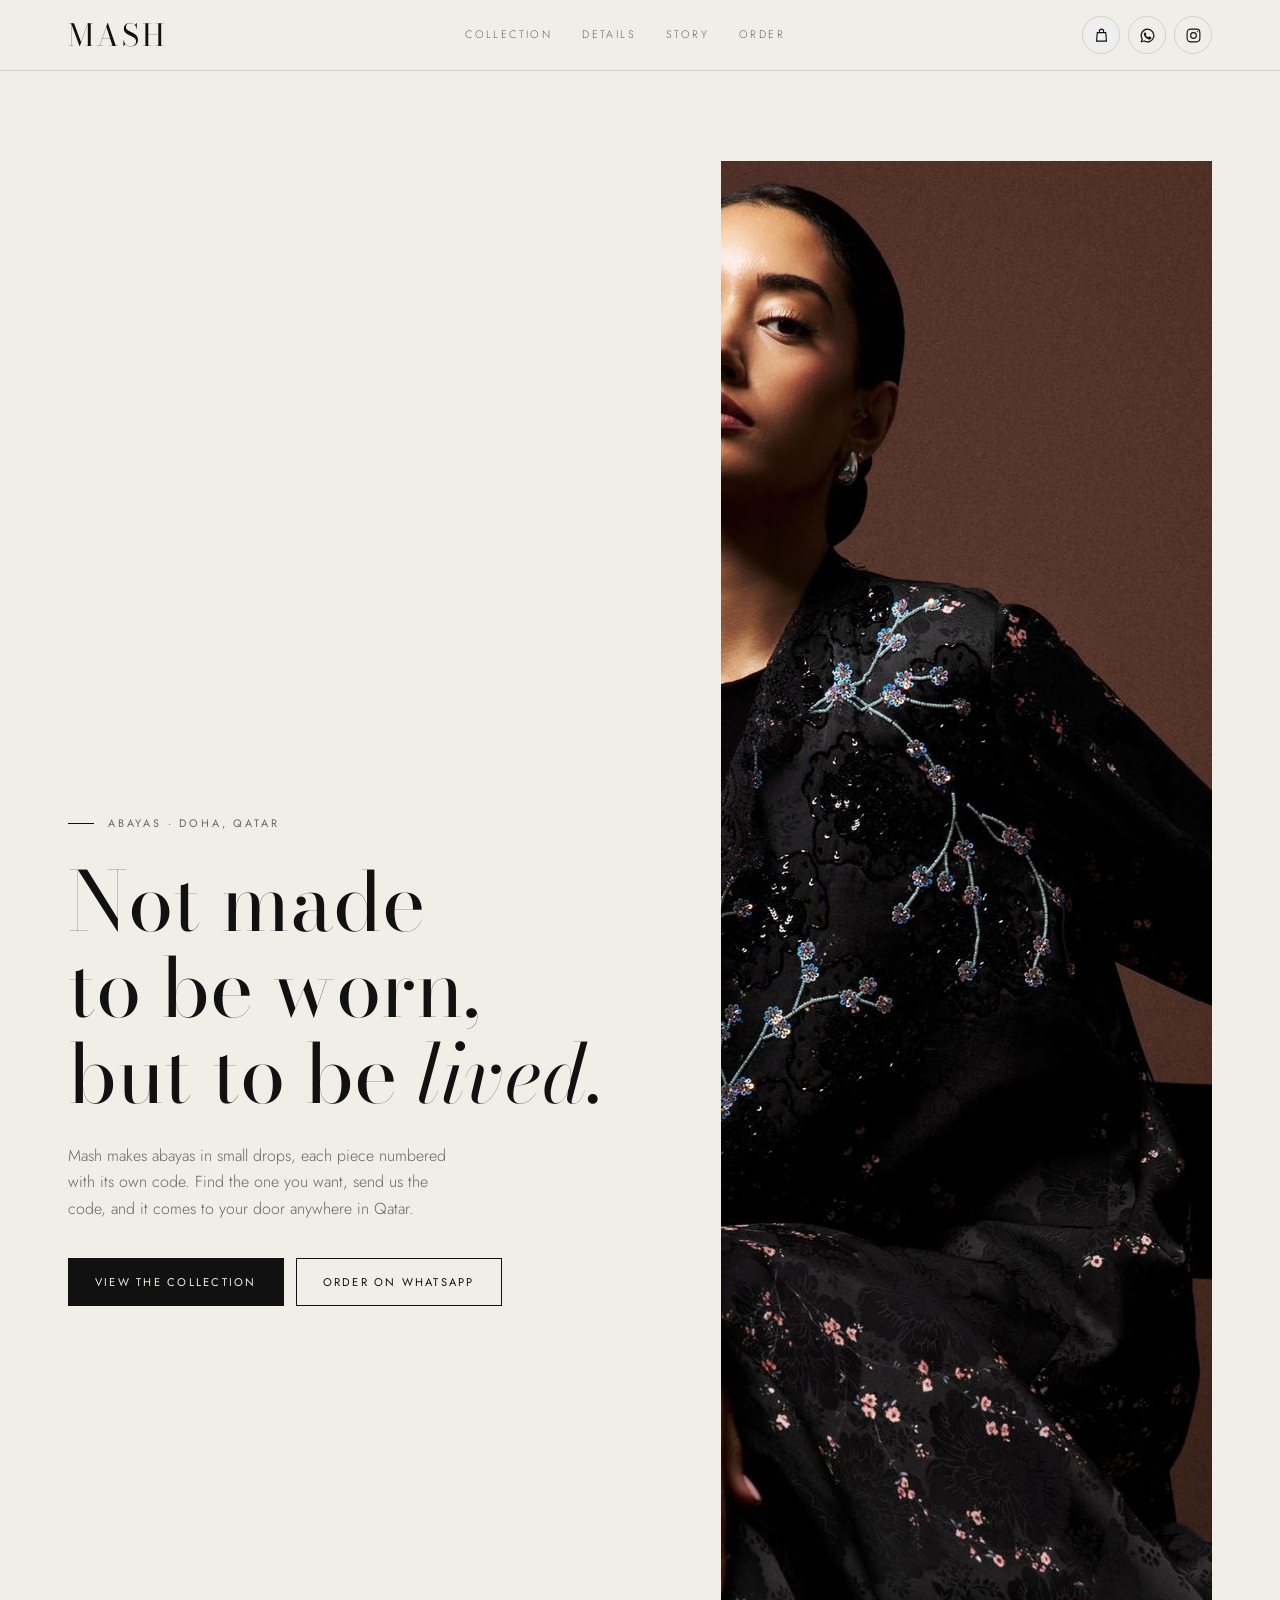
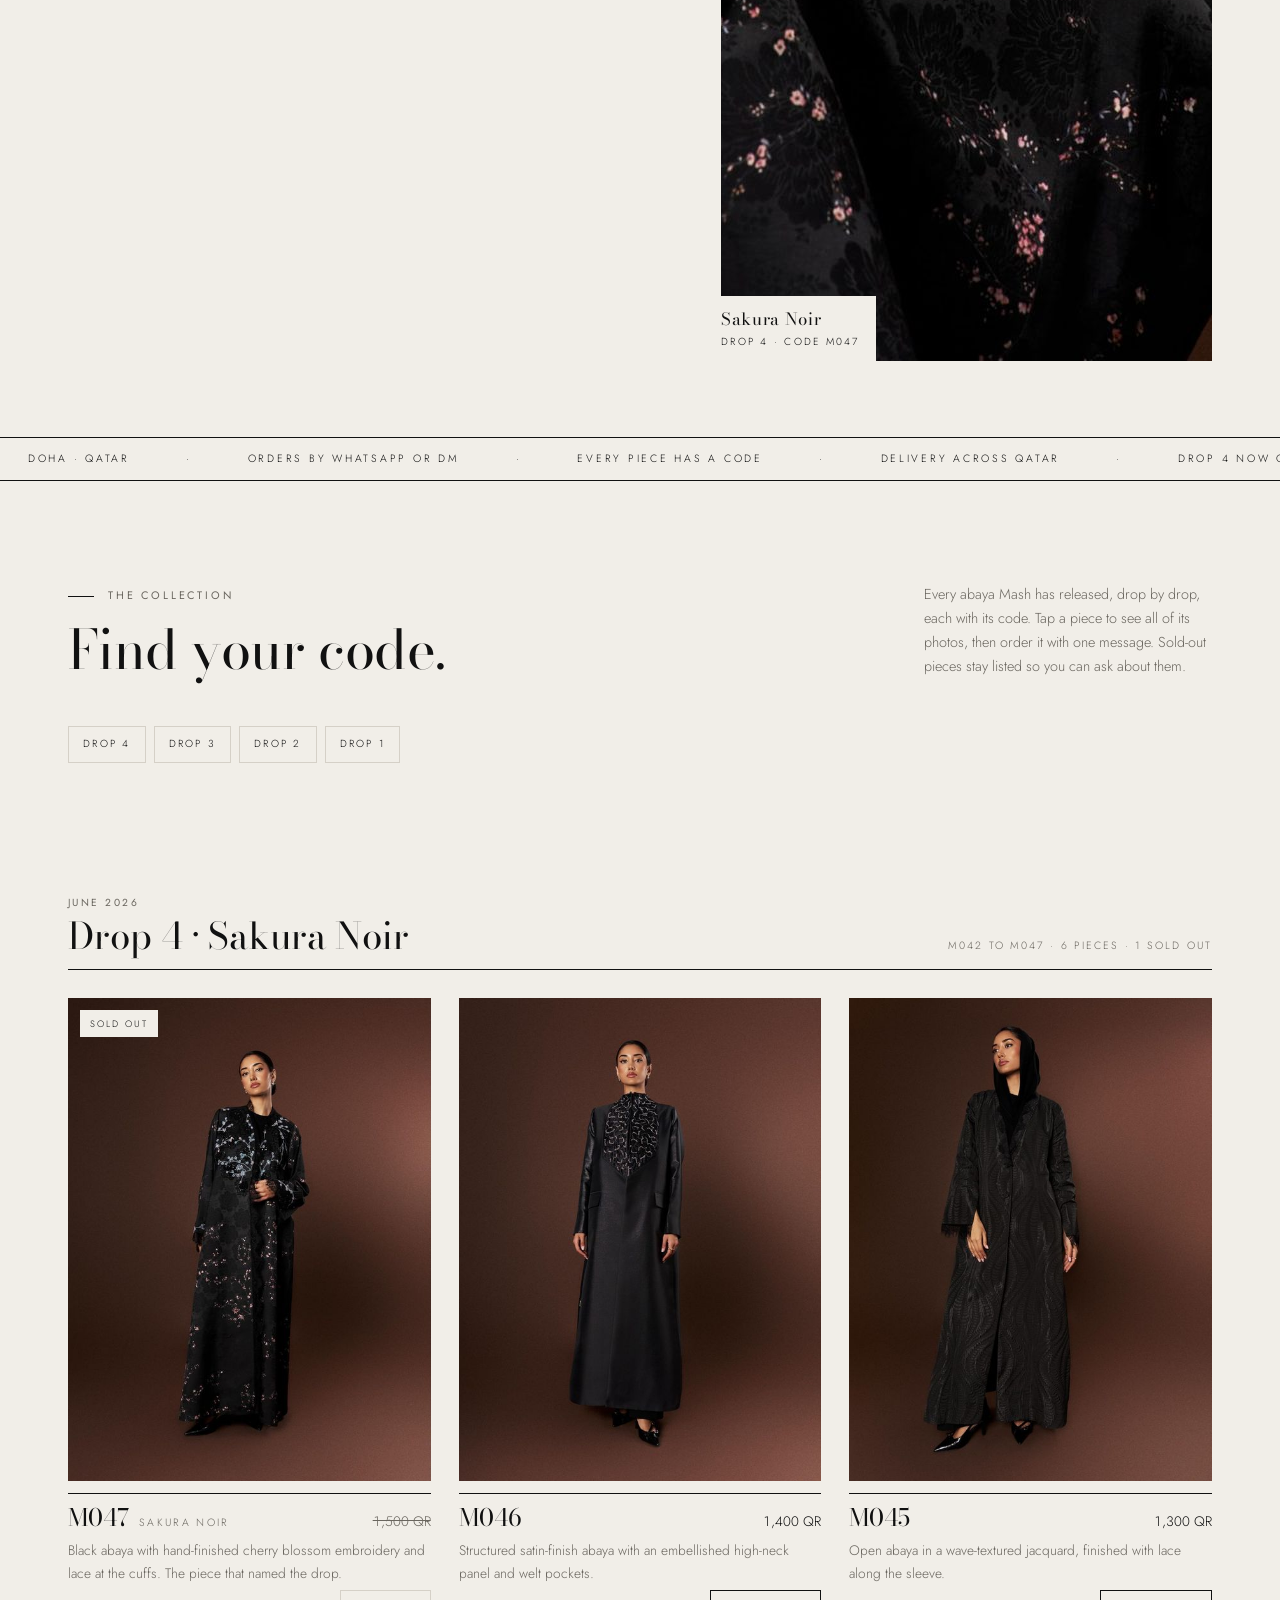
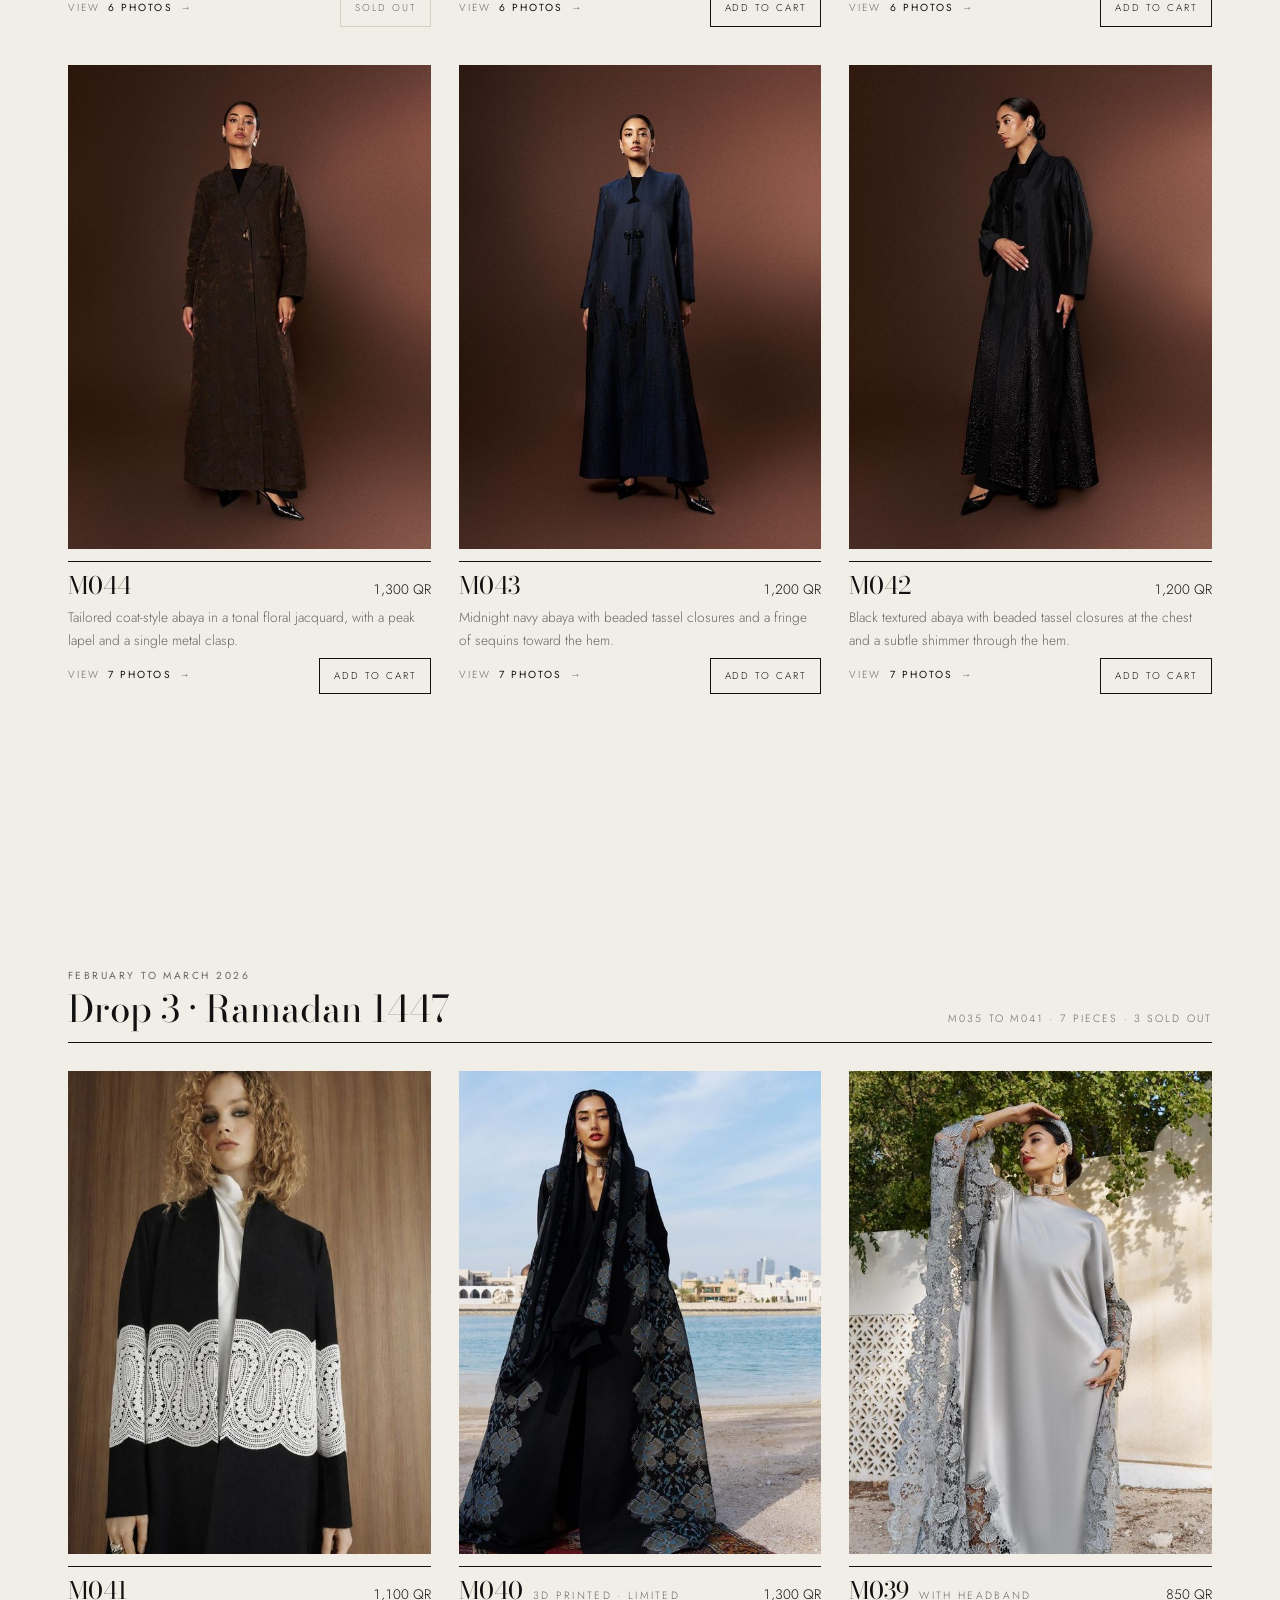
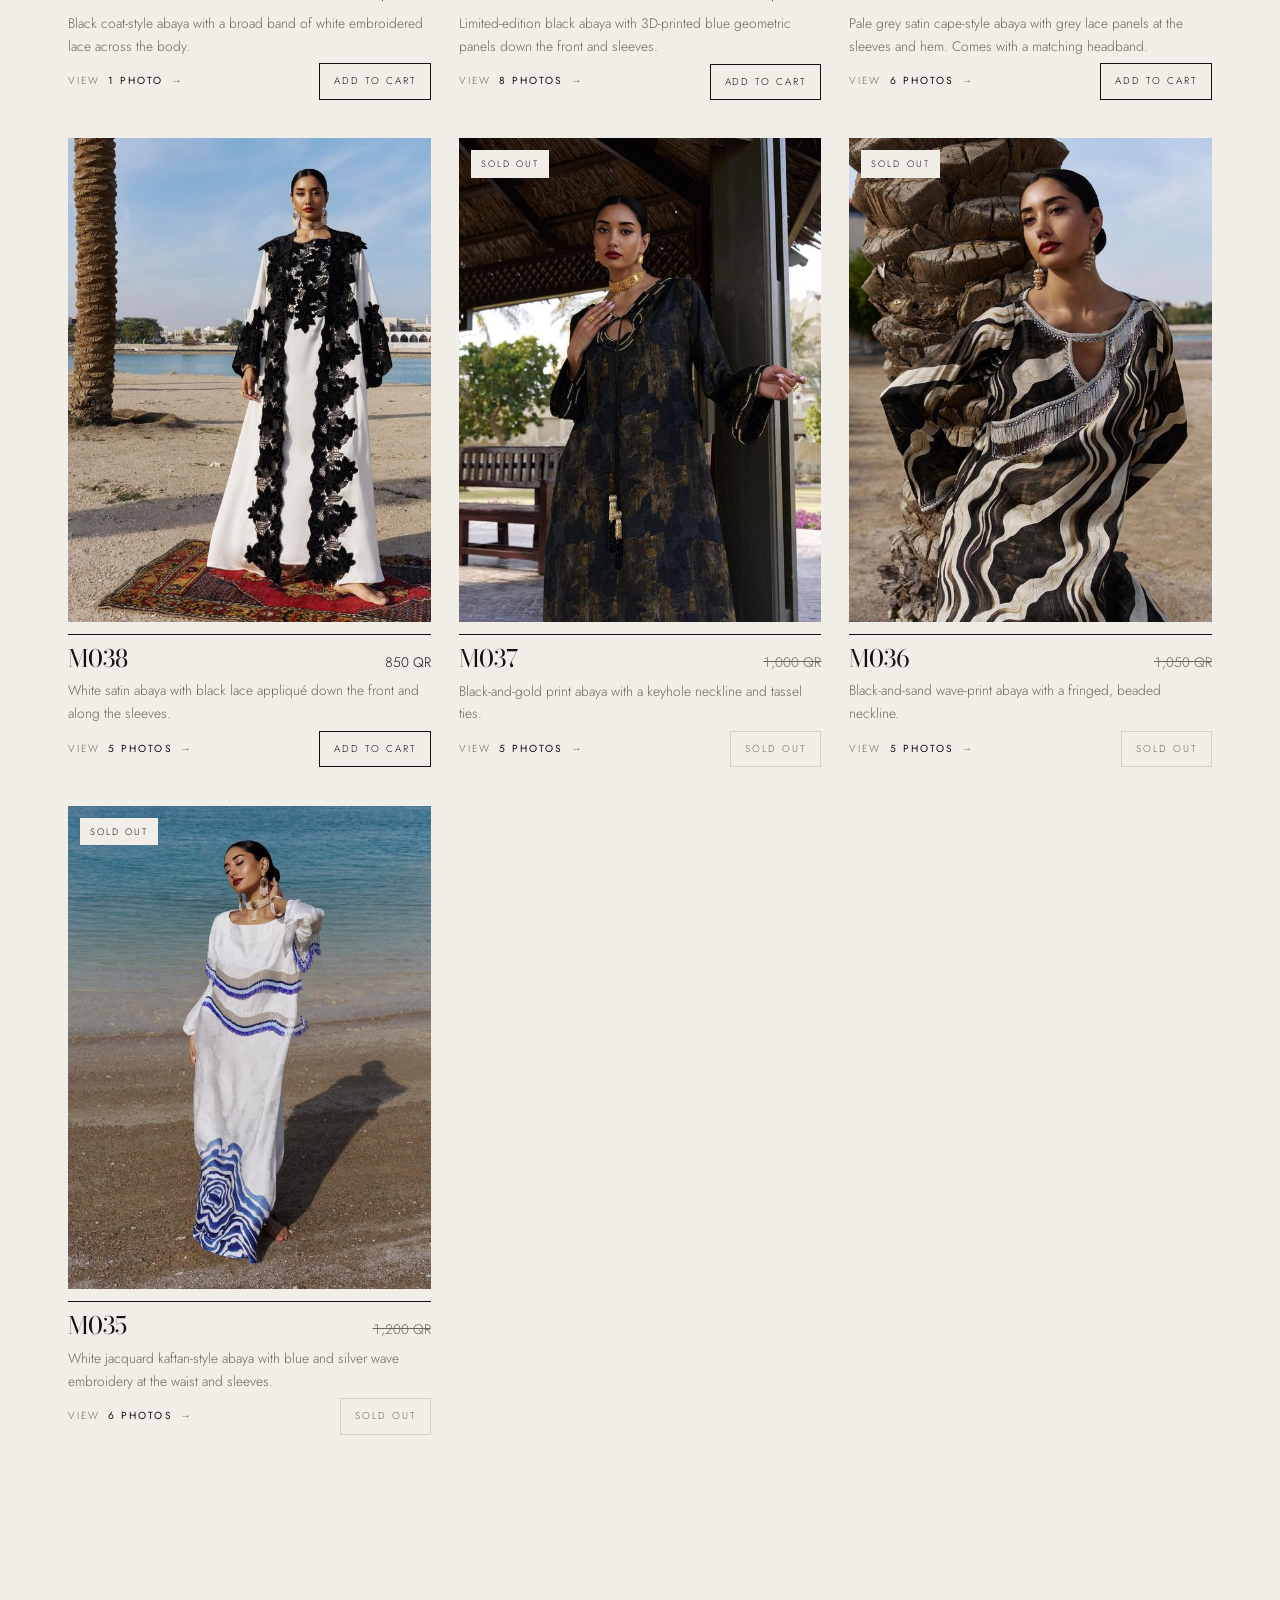
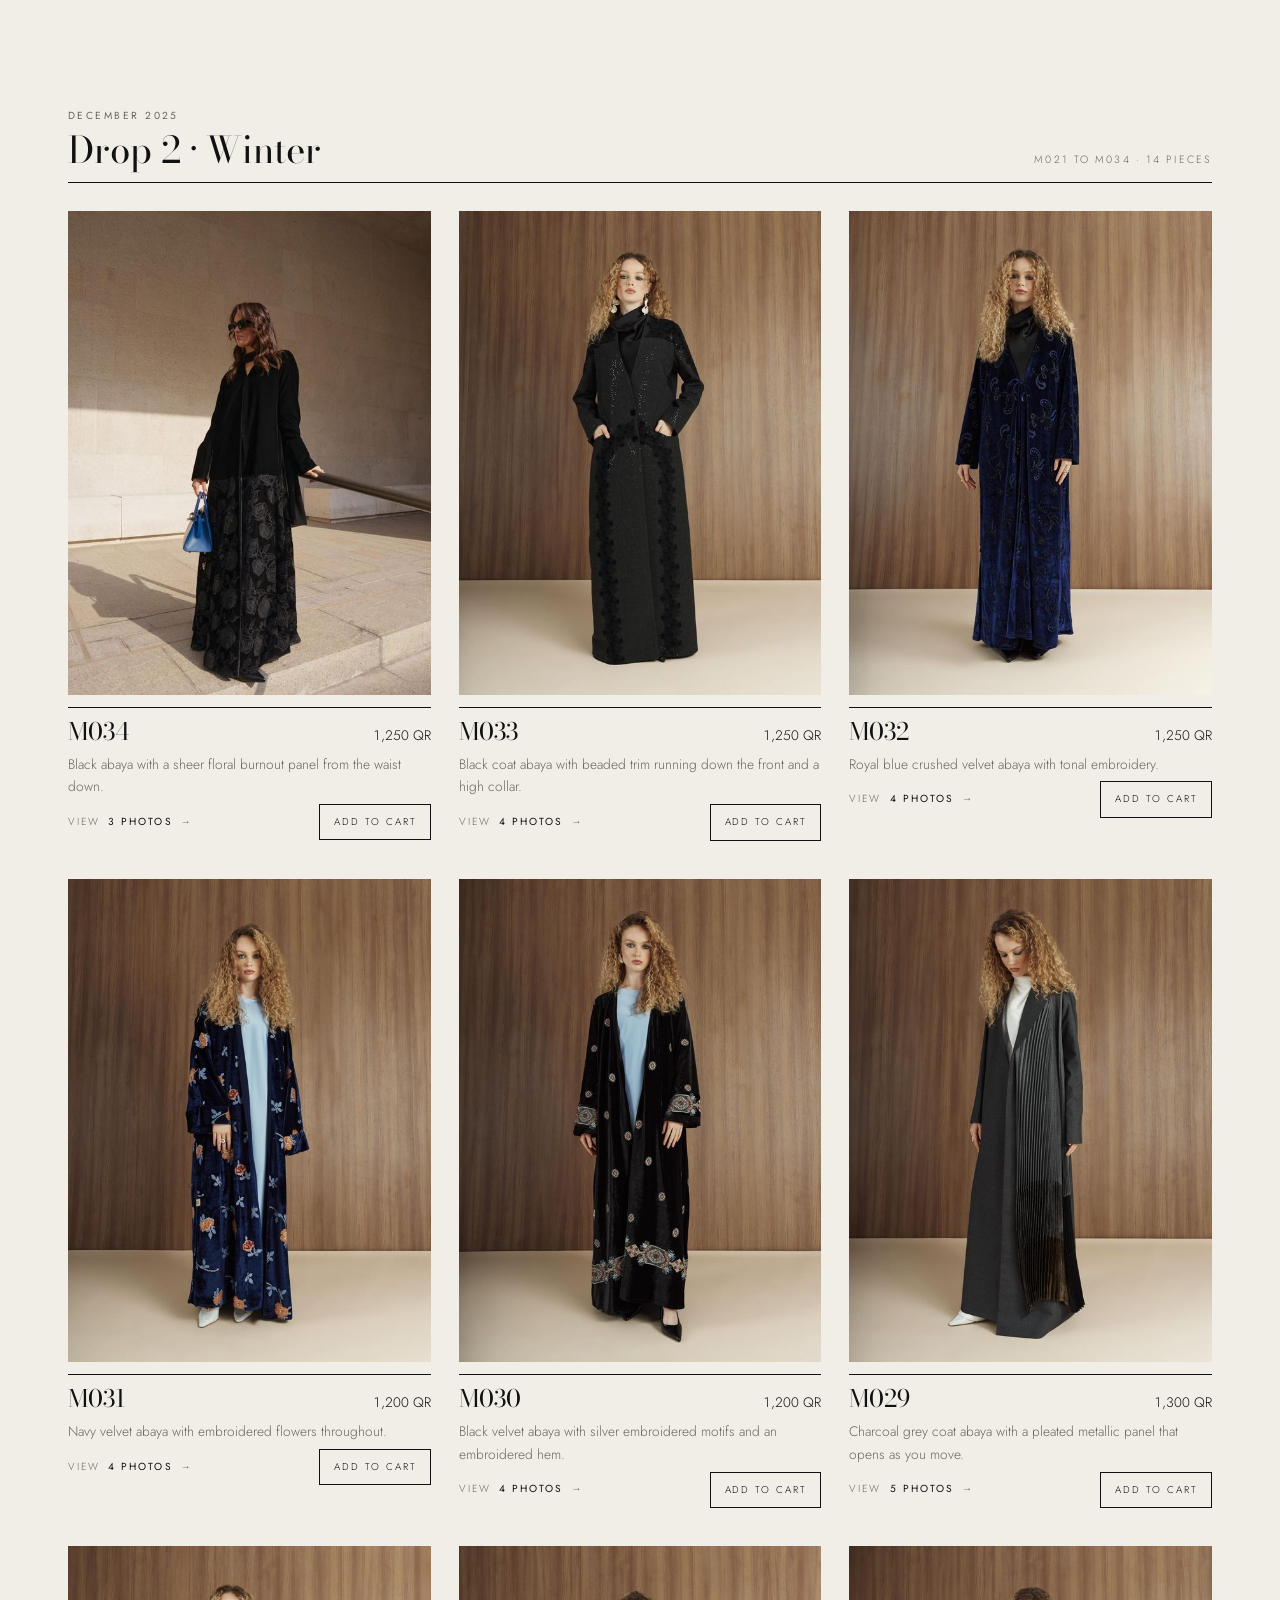
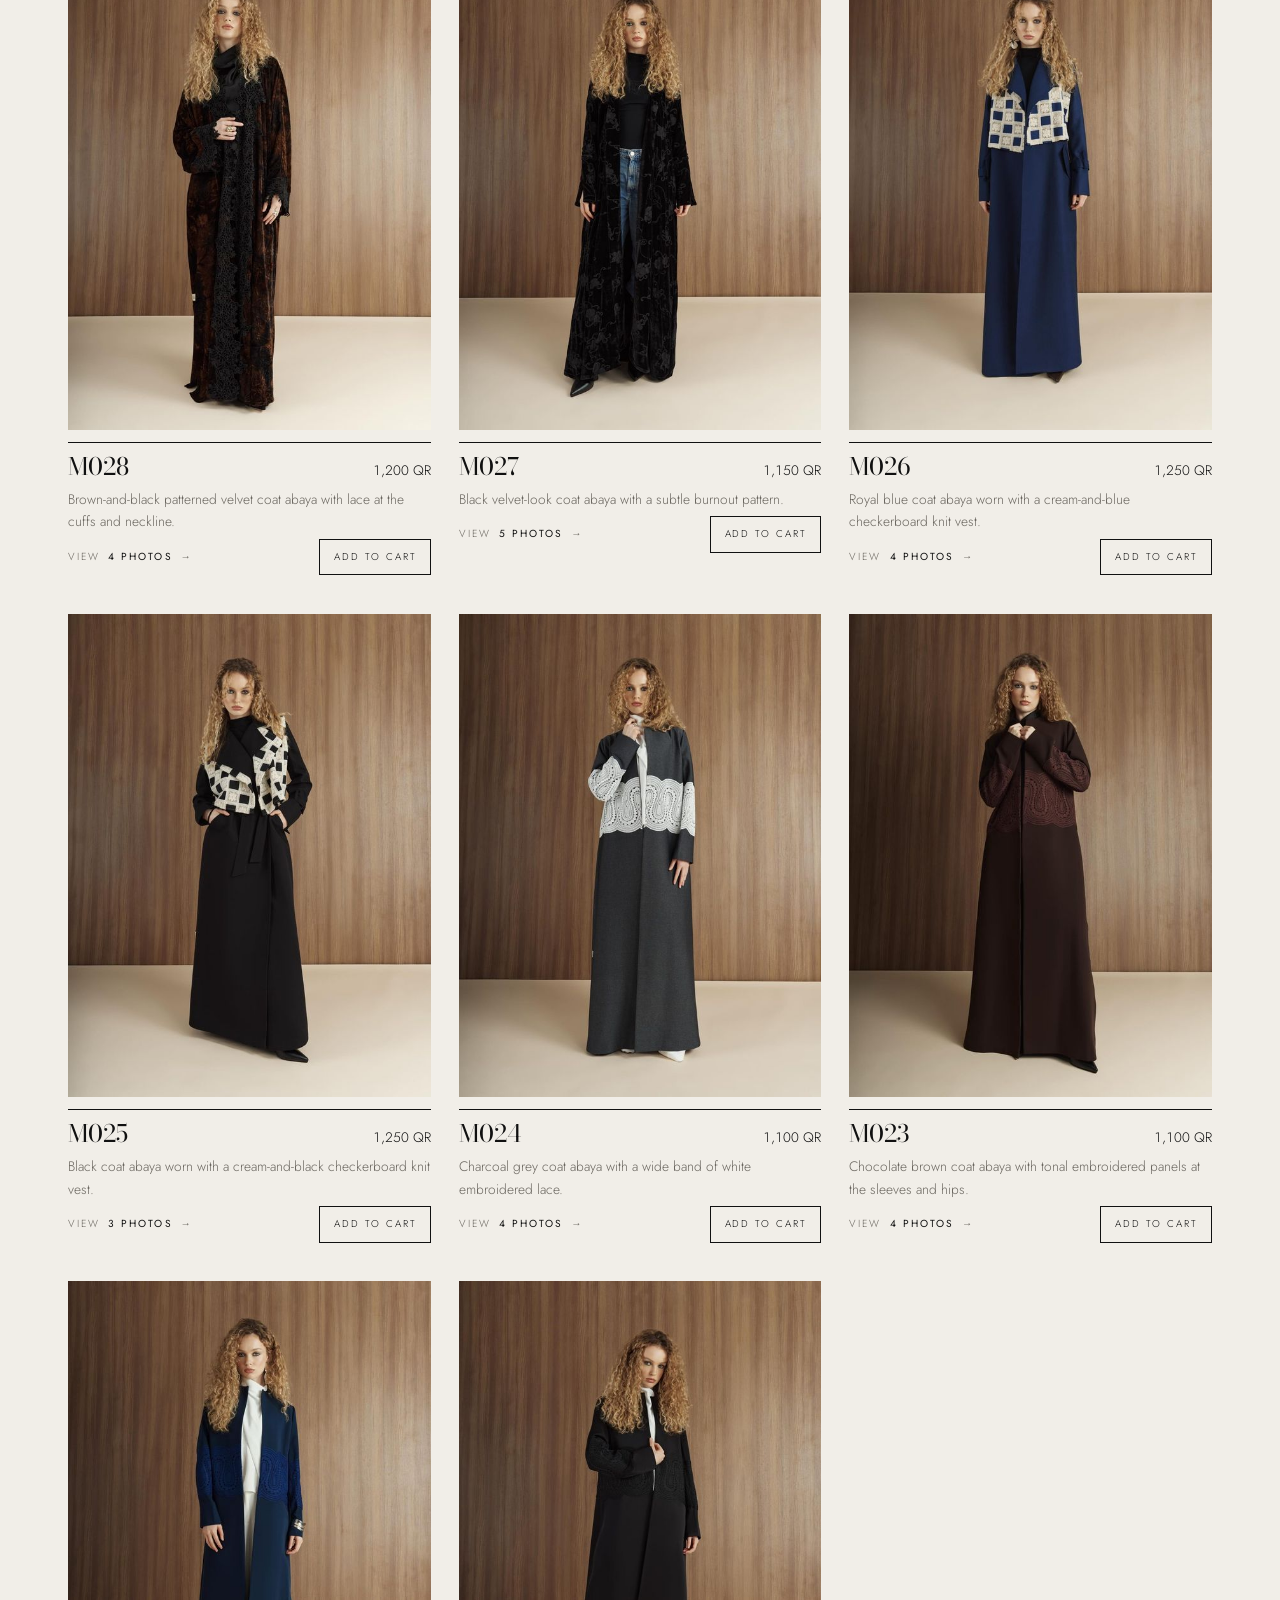
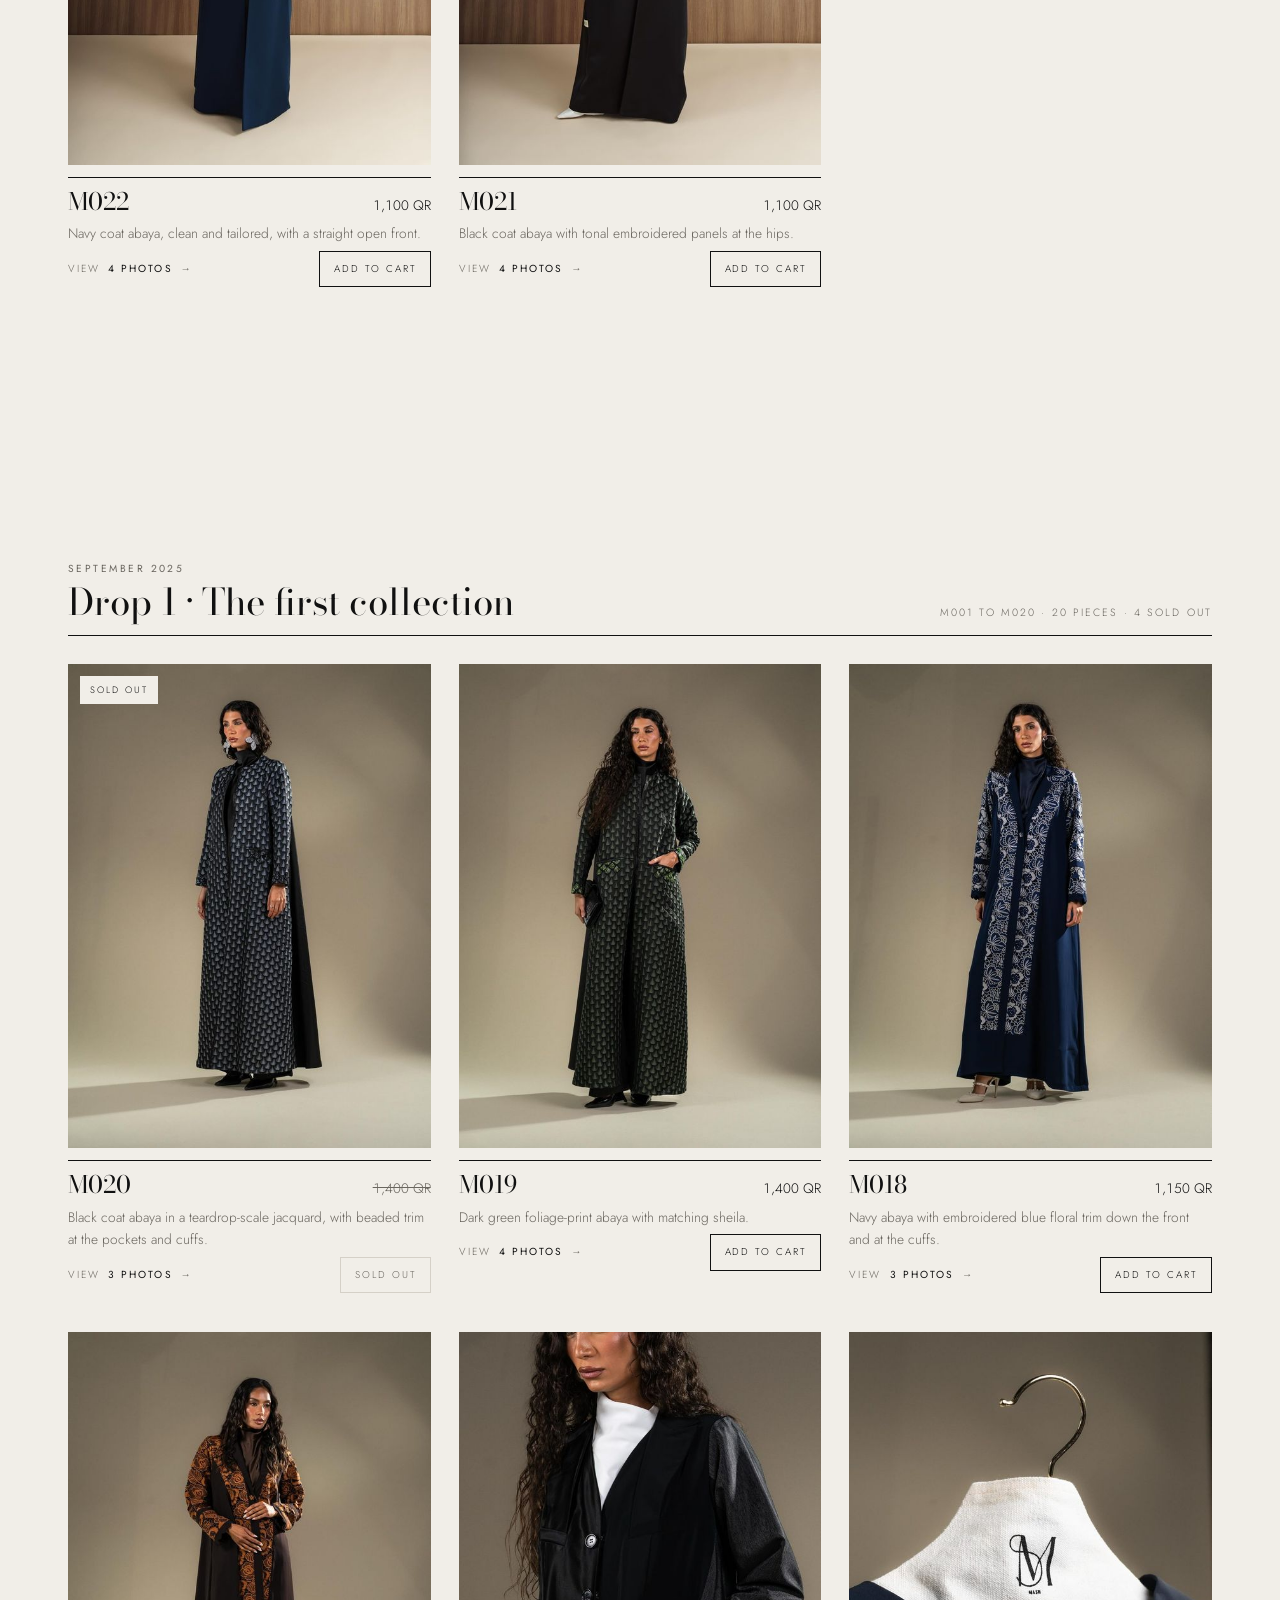
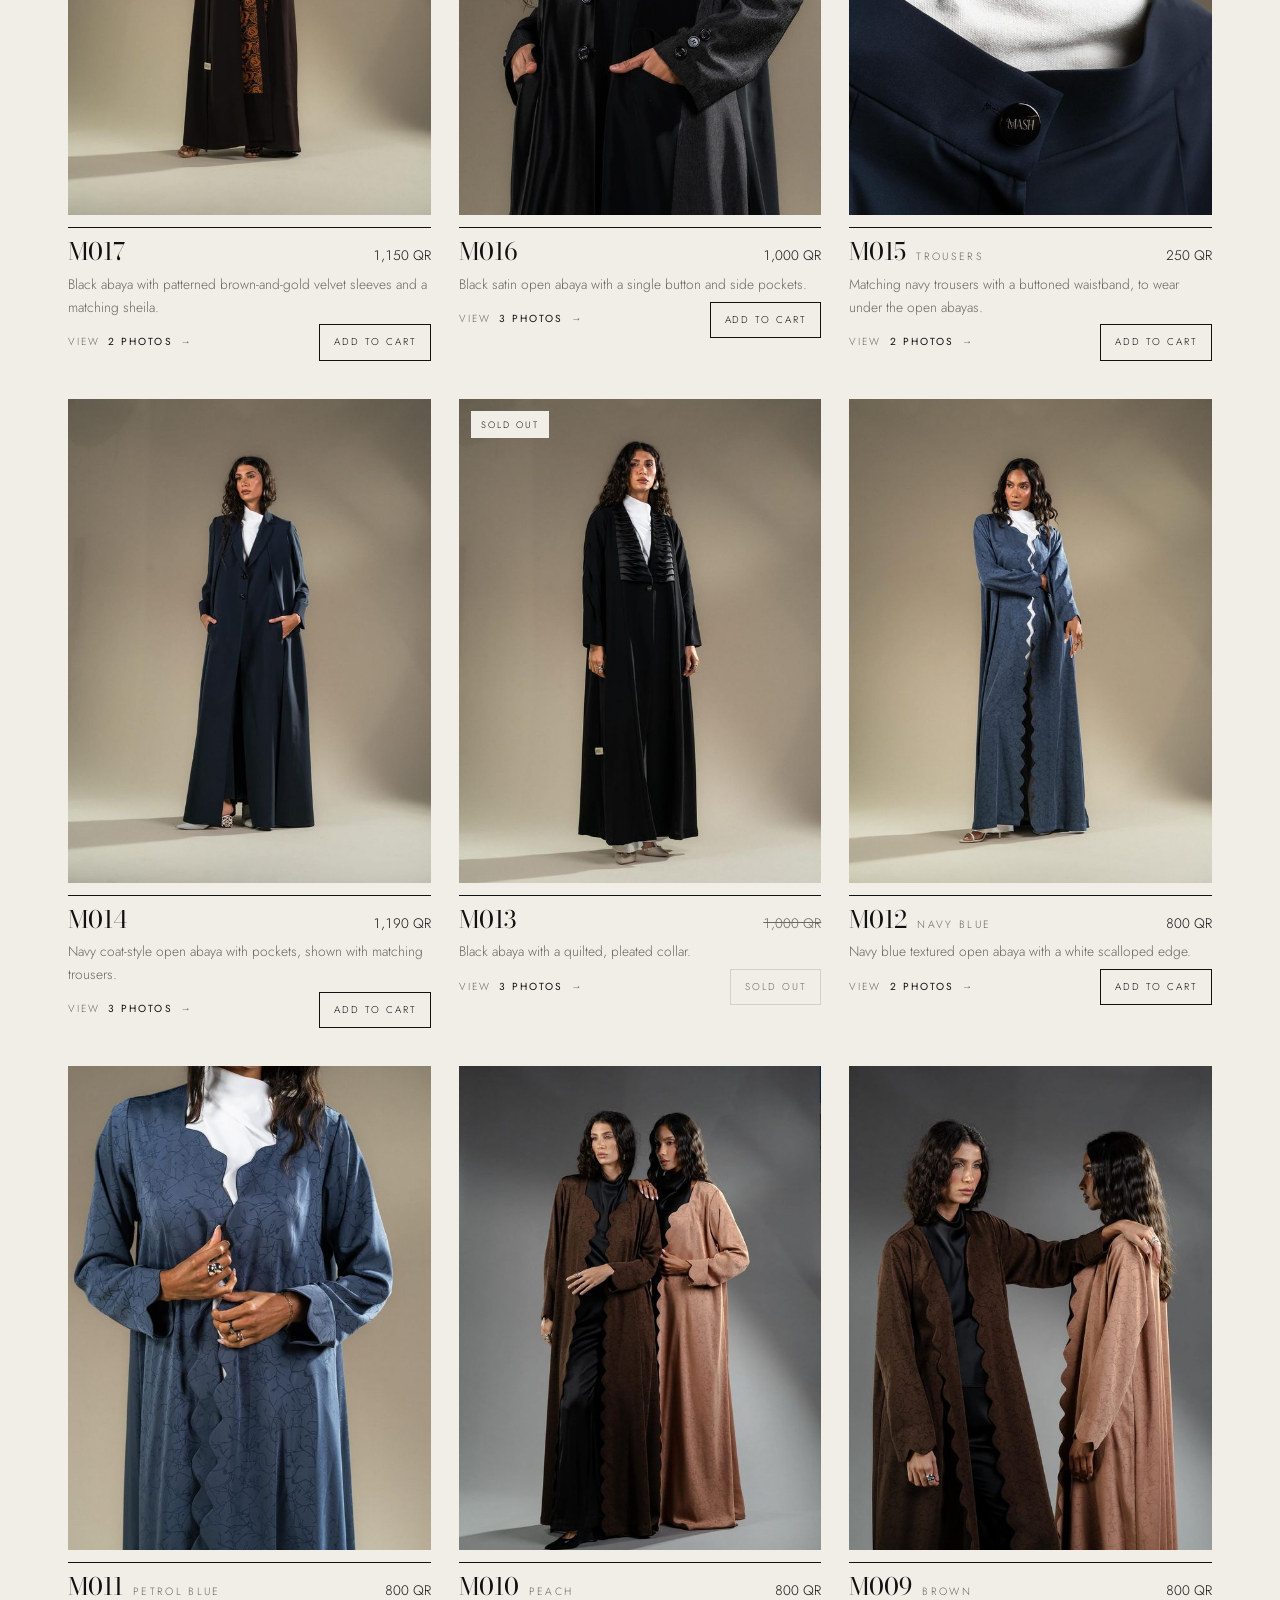
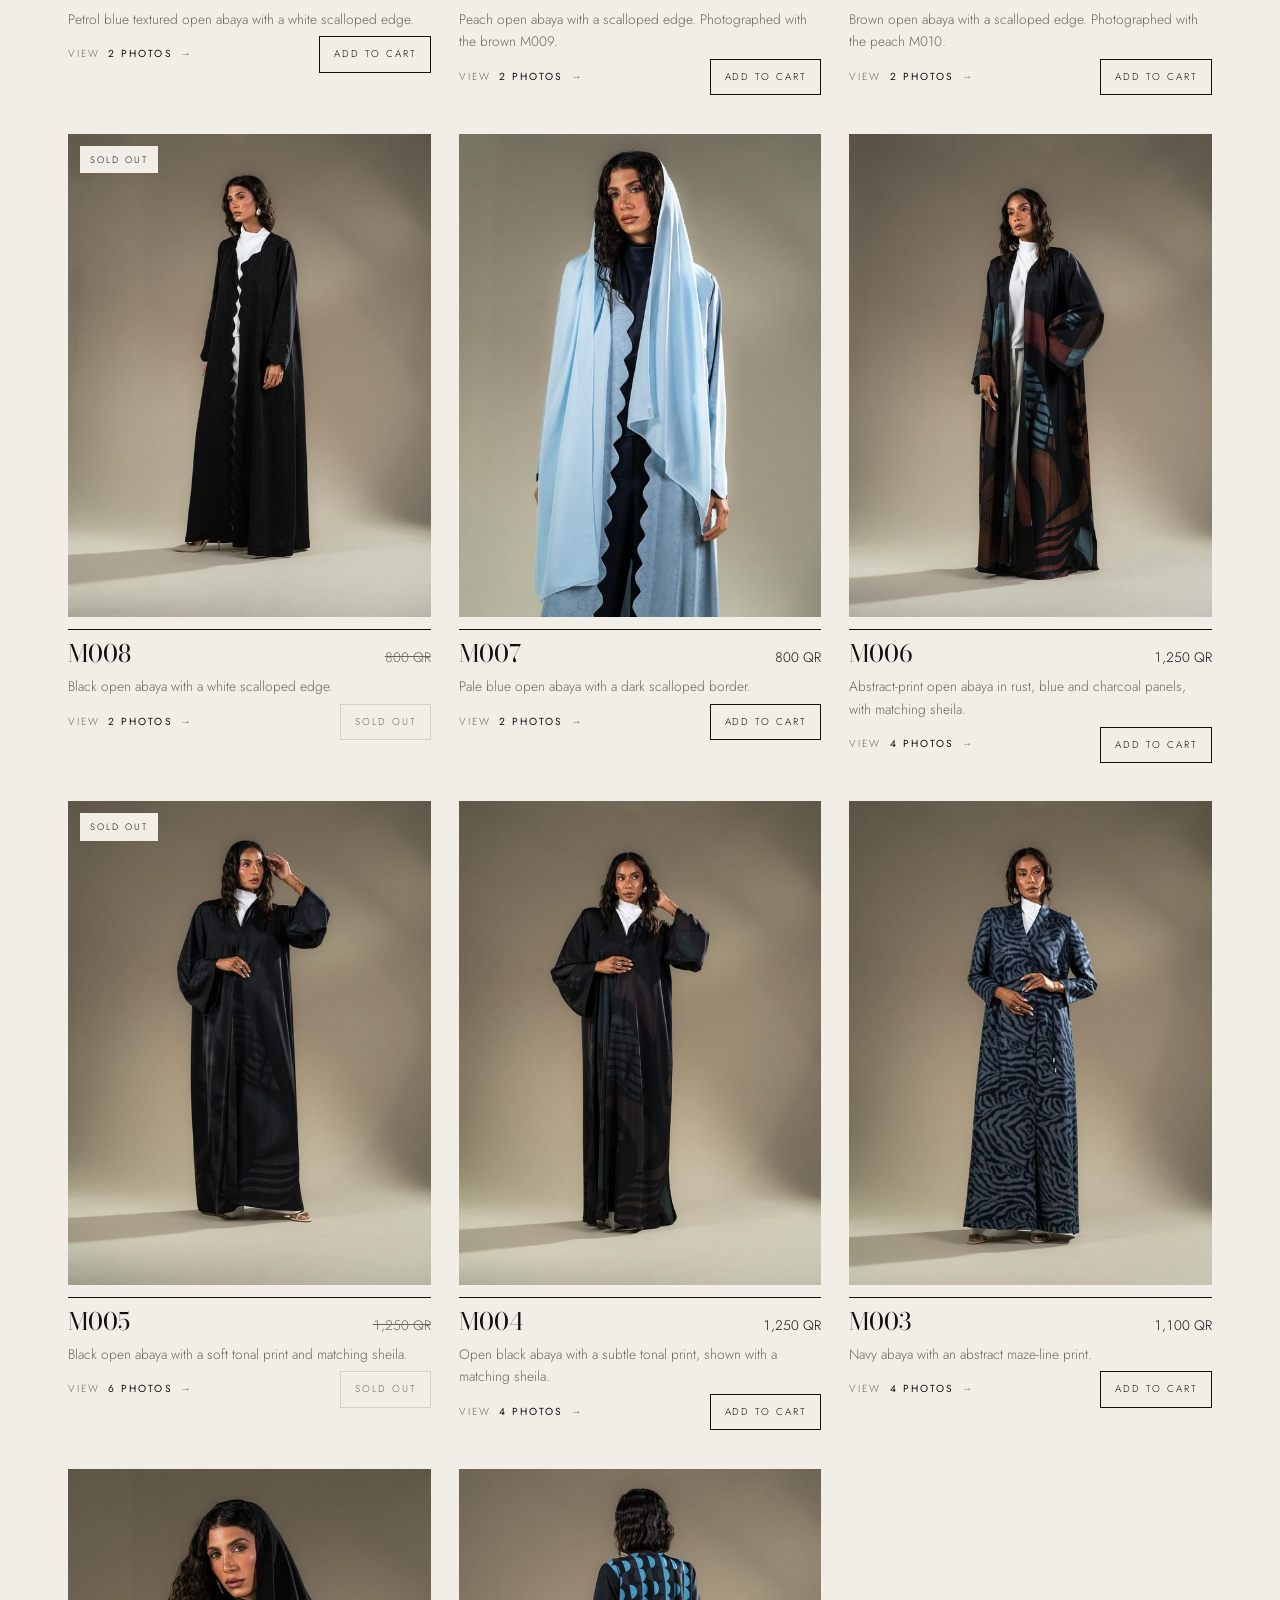
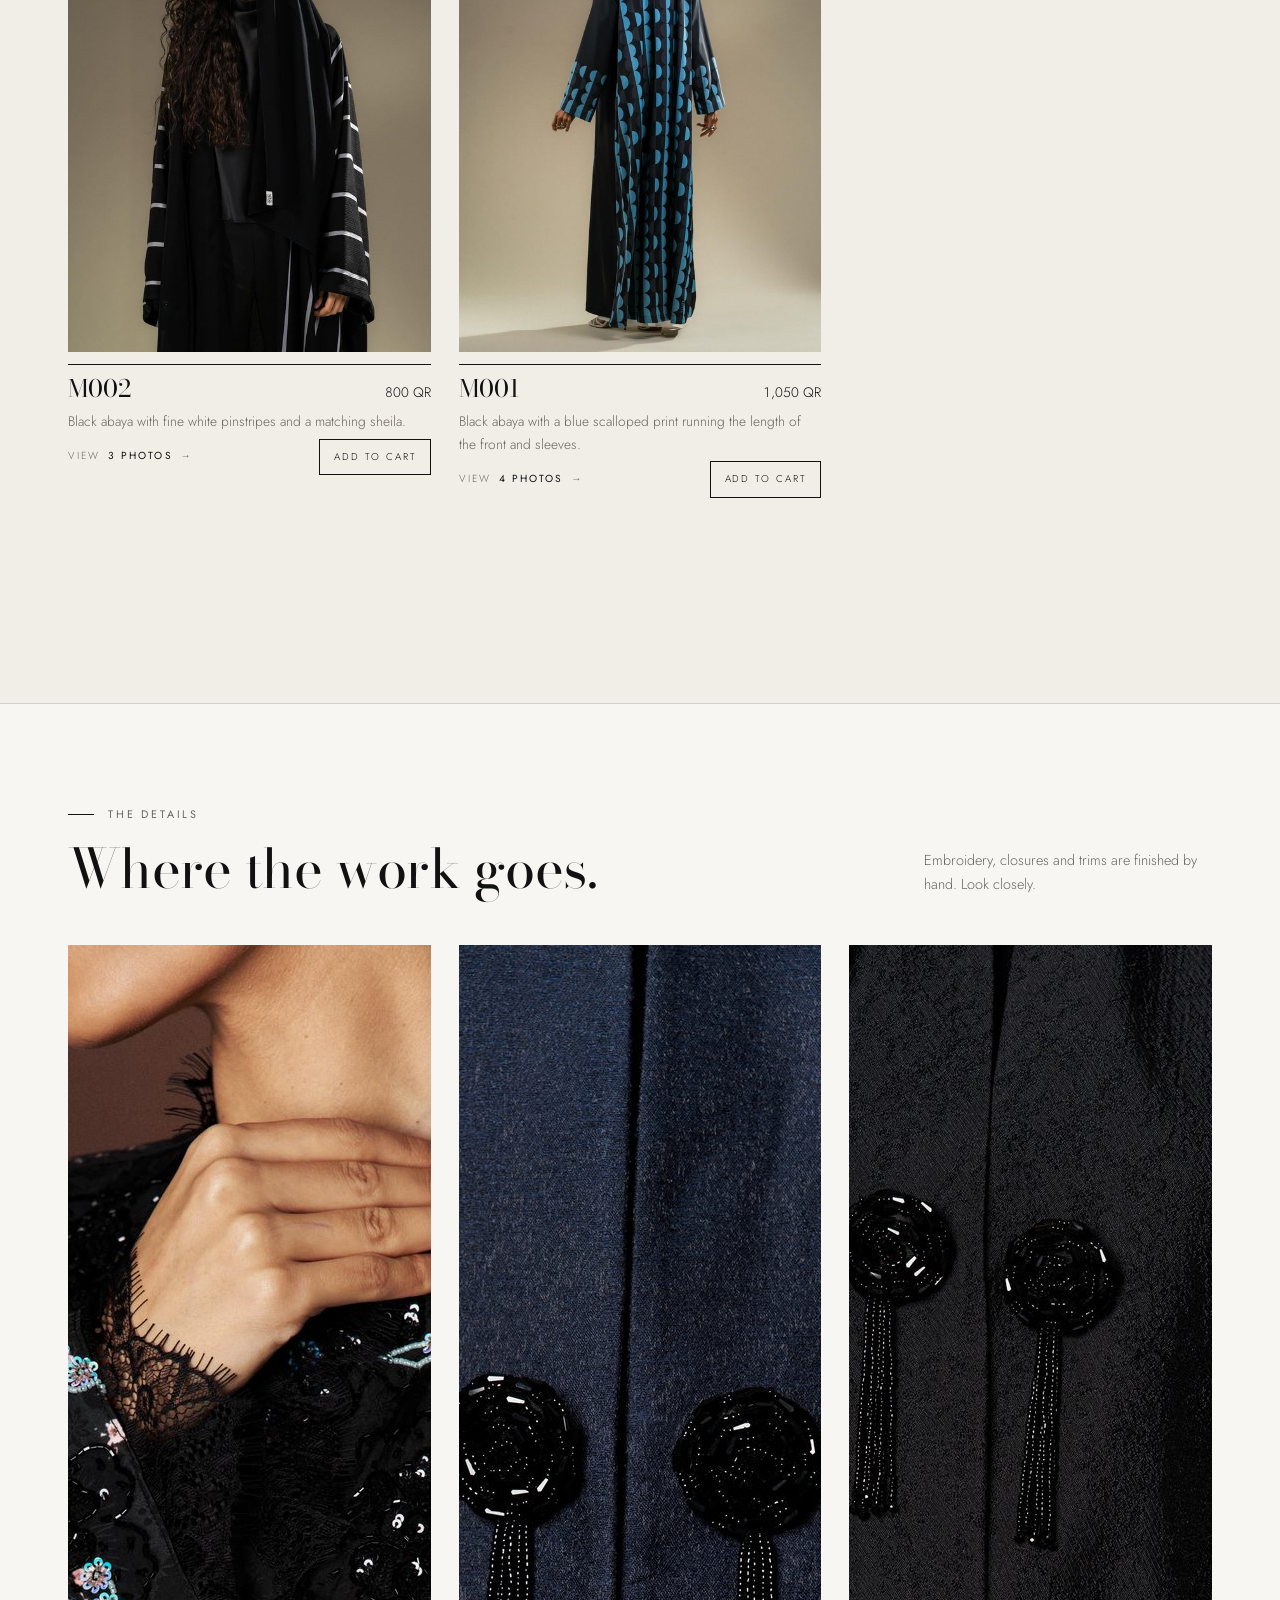
==== commit f8ebbe24: "List every abaya from Instagram under Drop 1 to 4 with codes, prices and sold-out labels Co-Authored" ====
--- a/index.html
+++ b/index.html
@@ -334,6 +334,18 @@
   .opt-error { font-size: 0.8rem; color: var(--fg); border-left: 2px solid var(--fg); padding-left: 10px; }
   .cart-item .ci-opts { font-size: 0.78rem; color: var(--fg); margin-top: 3px; }
   .cart-item .ci-note { font-size: 0.76rem; color: var(--fg-muted); margin-top: 2px; font-style: italic; }
+
+  .drop-nav { display: flex; flex-wrap: wrap; gap: 8px; margin-bottom: clamp(20px, 3vw, 32px); }
+  .drop-nav a { text-decoration: none; font-size: 0.64rem; letter-spacing: 0.22em; text-transform: uppercase; padding: 9px 14px; border: 1px solid var(--line); transition: border-color 200ms, background-color 200ms, color 200ms; }
+  .drop-nav a:hover { border-color: var(--fg); background: var(--fg); color: var(--bg); }
+  .drop { scroll-margin-top: 90px; }
+  .drop + .drop { margin-top: clamp(40px, 6vw, 72px); }
+  .drop-head { display: grid; grid-template-columns: 1fr auto; gap: 8px 24px; align-items: end; padding-bottom: 14px; border-bottom: 1px solid var(--line-strong); margin-bottom: clamp(18px, 3vw, 28px); }
+  .drop-head h3 { font-size: clamp(1.7rem, 3vw, 2.3rem); line-height: 1; }
+  .drop-head h3 small { display: block; font-family: var(--font-body); font-size: 0.64rem; letter-spacing: 0.24em; text-transform: uppercase; color: var(--fg-muted); margin-bottom: 10px; }
+  .drop-head .drop-meta { font-size: 0.66rem; letter-spacing: 0.2em; text-transform: uppercase; color: var(--fg-muted); text-align: right; }
+  @media (max-width: 600px) { .drop-head { grid-template-columns: 1fr; } .drop-head .drop-meta { text-align: left; } }
+  .piece .code small.colour { text-transform: none; letter-spacing: 0.06em; font-size: 0.72rem; }
 </style>
 </head>
 <body>
@@ -395,23 +407,13 @@
           <p class="eyebrow">The collection</p>
           <h2>Find your code.</h2>
         </div>
-        <p class="note">Every abaya has a code. Tap a piece to see all of its photos, then order it with one message.</p>
-      </div>
-
-      <p class="group-label">Latest drop · June 2026</p>
-      <div class="grid" id="grid-latest"></div>
-
-      <p class="group-label">Earlier pieces</p>
-      <div class="grid" id="grid-earlier">
-        <a class="piece archive" href="https://www.instagram.com/bymash.qatar/" target="_blank" rel="noopener">
-          <div class="photo archive-tile">
-            <div>
-              <div class="archive-title">Codes M001 to M041</div>
-              <div class="archive-sub">Browse the full archive on Instagram →</div>
-            </div>
-          </div>
-        </a>
-      </div>
+        <p class="note">Every abaya Mash has released, drop by drop, each with its code. Tap a piece to see all of its photos, then order it with one message. Sold-out pieces stay listed so you can ask about them.</p>
+      </div>
+
+      <nav class="drop-nav" aria-label="Drops">
+        <a href="#drop-4">Drop 4</a><a href="#drop-3">Drop 3</a><a href="#drop-2">Drop 2</a><a href="#drop-1">Drop 1</a>
+      </nav>
+      <div id="drops"></div>
     </div>
   </section>
 
@@ -661,31 +663,112 @@
 
   (function () {
     var WA = 'https://wa.me/97451696699';
+    var IG = 'https://www.instagram.com/bymash.qatar/p/';
+    var DROPS = [
+      { id: 'drop-4', n: 4, title: 'Sakura Noir', when: 'June 2026', codes: 'M042 to M047' },
+      { id: 'drop-3', n: 3, title: 'Ramadan 1447', when: 'February to March 2026', codes: 'M035 to M041' },
+      { id: 'drop-2', n: 2, title: 'Winter', when: 'December 2025', codes: 'M021 to M034' },
+      { id: 'drop-1', n: 1, title: 'The first collection', when: 'September 2025', codes: 'M001 to M020' }
+    ];
     var PRODUCTS = [
-      { code: 'M047', name: 'Sakura Noir', price: '1,500 QR', soldOut: true, photos: 6, group: 'latest',
-        post: 'https://www.instagram.com/bymash.qatar/p/DZDLqr0jlgG/',
+      // Drop 4
+      { code: 'M047', name: 'Sakura Noir', price: '1,500 QR', soldOut: true, photos: 6, group: 'drop-4', post: IG + 'DZDLqr0jlgG/',
         desc: 'Black abaya with hand-finished cherry blossom embroidery and lace at the cuffs. The piece that named the drop.' },
-      { code: 'M046', name: '', price: '1,400 QR', photos: 6, group: 'latest',
-        post: 'https://www.instagram.com/bymash.qatar/p/DZDLSxYDmnv/',
+      { code: 'M046', name: '', price: '1,400 QR', photos: 6, group: 'drop-4', post: IG + 'DZDLSxYDmnv/',
         desc: 'Structured satin-finish abaya with an embellished high-neck panel and welt pockets.' },
-      { code: 'M045', name: '', price: '1,300 QR', photos: 6, group: 'latest',
-        post: 'https://www.instagram.com/bymash.qatar/p/DZDKl4EjuVb/',
+      { code: 'M045', name: '', price: '1,300 QR', photos: 6, group: 'drop-4', post: IG + 'DZDKl4EjuVb/',
         desc: 'Open abaya in a wave-textured jacquard, finished with lace along the sleeve.' },
-      { code: 'M044', name: '', price: '1,300 QR', photos: 7, group: 'latest',
-        post: 'https://www.instagram.com/bymash.qatar/p/DZDKOaCDn-_/',
+      { code: 'M044', name: '', price: '1,300 QR', photos: 7, group: 'drop-4', post: IG + 'DZDKOaCDn-_/',
         desc: 'Tailored coat-style abaya in a tonal floral jacquard, with a peak lapel and a single metal clasp.' },
-      { code: 'M043', name: '', price: '1,200 QR', photos: 7, group: 'latest',
-        post: 'https://www.instagram.com/bymash.qatar/p/DZDJqOxjsZW/',
+      { code: 'M043', name: '', price: '1,200 QR', photos: 7, group: 'drop-4', post: IG + 'DZDJqOxjsZW/',
         desc: 'Midnight navy abaya with beaded tassel closures and a fringe of sequins toward the hem.' },
-      { code: 'M042', name: '', price: '1,200 QR', photos: 7, group: 'latest',
-        post: 'https://www.instagram.com/bymash.qatar/p/DZDJIjqjluG/',
+      { code: 'M042', name: '', price: '1,200 QR', photos: 7, group: 'drop-4', post: IG + 'DZDJIjqjluG/',
         desc: 'Black textured abaya with beaded tassel closures at the chest and a subtle shimmer through the hem.' },
-      { code: 'M041', name: '', price: '1,100 QR', photos: 1, group: 'earlier',
-        post: 'https://www.instagram.com/bymash.qatar/p/DWZCvbiDL7h/',
-        desc: 'Black abaya with a broad band of white embroidered lace across the body.' },
-      { code: 'M039', name: '', price: 'Price on request', photos: 1, group: 'earlier',
-        post: 'https://www.instagram.com/bymash.qatar/p/DUyXLKQDk3s/',
-        desc: 'Pale grey cape-style abaya with lace panels. “When lace flows, the story begins.”' }
+      // Drop 3
+      { code: 'M041', name: '', price: '1,100 QR', photos: 1, group: 'drop-3', post: IG + 'DWZCvbiDL7h/',
+        desc: 'Black coat-style abaya with a broad band of white embroidered lace across the body.' },
+      { code: 'M040', name: '3D Printed · Limited', price: '1,300 QR', photos: 8, group: 'drop-3', post: IG + 'DUbJd4OjKZh/',
+        desc: 'Limited-edition black abaya with 3D-printed blue geometric panels down the front and sleeves.' },
+      { code: 'M039', name: 'With headband', price: '850 QR', photos: 6, group: 'drop-3', post: IG + 'DUbI_f_jDuJ/',
+        desc: 'Pale grey satin cape-style abaya with grey lace panels at the sleeves and hem. Comes with a matching headband.' },
+      { code: 'M038', name: '', price: '850 QR', photos: 5, group: 'drop-3', post: IG + 'DUbIl-eDI6i/',
+        desc: 'White satin abaya with black lace appliqué down the front and along the sleeves.' },
+      { code: 'M037', name: '', price: '1,000 QR', soldOut: true, photos: 5, group: 'drop-3', post: IG + 'DUbINUSDL3v/',
+        desc: 'Black-and-gold print abaya with a keyhole neckline and tassel ties.' },
+      { code: 'M036', name: '', price: '1,050 QR', soldOut: true, photos: 5, group: 'drop-3', post: IG + 'DUbHlMwjN7g/',
+        desc: 'Black-and-sand wave-print abaya with a fringed, beaded neckline.' },
+      { code: 'M035', name: '', price: '1,200 QR', soldOut: true, photos: 6, group: 'drop-3', post: IG + 'DUbG6v2DEWZ/',
+        desc: 'White jacquard kaftan-style abaya with blue and silver wave embroidery at the waist and sleeves.' },
+      // Drop 2
+      { code: 'M034', name: '', price: '1,250 QR', photos: 3, group: 'drop-2', post: IG + 'DS4_-JMjKGT/',
+        desc: 'Black abaya with a sheer floral burnout panel from the waist down.' },
+      { code: 'M033', name: '', price: '1,250 QR', photos: 4, group: 'drop-2', post: IG + 'DSUmFiNk0qL/',
+        desc: 'Black coat abaya with beaded trim running down the front and a high collar.' },
+      { code: 'M032', name: '', price: '1,250 QR', photos: 4, group: 'drop-2', post: IG + 'DSUlst2k59s/',
+        desc: 'Royal blue crushed velvet abaya with tonal embroidery.' },
+      { code: 'M031', name: '', price: '1,200 QR', photos: 4, group: 'drop-2', post: IG + 'DSUld29DDta/',
+        desc: 'Navy velvet abaya with embroidered flowers throughout.' },
+      { code: 'M030', name: '', price: '1,200 QR', photos: 4, group: 'drop-2', post: IG + 'DSUlNjekwok/',
+        desc: 'Black velvet abaya with silver embroidered motifs and an embroidered hem.' },
+      { code: 'M029', name: '', price: '1,300 QR', photos: 5, group: 'drop-2', post: IG + 'DSUk4UxE_BI/',
+        desc: 'Charcoal grey coat abaya with a pleated metallic panel that opens as you move.' },
+      { code: 'M028', name: '', price: '1,200 QR', photos: 4, group: 'drop-2', post: IG + 'DSUkpK_E0ql/',
+        desc: 'Brown-and-black patterned velvet coat abaya with lace at the cuffs and neckline.' },
+      { code: 'M027', name: '', price: '1,150 QR', photos: 5, group: 'drop-2', post: IG + 'DSUkZj9k9_q/',
+        desc: 'Black velvet-look coat abaya with a subtle burnout pattern.' },
+      { code: 'M026', name: '', price: '1,250 QR', photos: 4, group: 'drop-2', post: IG + 'DSUkHK0Ex7T/',
+        desc: 'Royal blue coat abaya worn with a cream-and-blue checkerboard knit vest.' },
+      { code: 'M025', name: '', price: '1,250 QR', photos: 3, group: 'drop-2', post: IG + 'DSUj3L-E9lO/',
+        desc: 'Black coat abaya worn with a cream-and-black checkerboard knit vest.' },
+      { code: 'M024', name: '', price: '1,100 QR', photos: 4, group: 'drop-2', post: IG + 'DSUjlz6E4zM/',
+        desc: 'Charcoal grey coat abaya with a wide band of white embroidered lace.' },
+      { code: 'M023', name: '', price: '1,100 QR', photos: 4, group: 'drop-2', post: IG + 'DSUjYxYk1gz/',
+        desc: 'Chocolate brown coat abaya with tonal embroidered panels at the sleeves and hips.' },
+      { code: 'M022', name: '', price: '1,100 QR', photos: 4, group: 'drop-2', post: IG + 'DSUjAGXky3P/',
+        desc: 'Navy coat abaya, clean and tailored, with a straight open front.' },
+      { code: 'M021', name: '', price: '1,100 QR', photos: 4, group: 'drop-2', post: IG + 'DSUiozekxT3/',
+        desc: 'Black coat abaya with tonal embroidered panels at the hips.' },
+      // Drop 1
+      { code: 'M020', name: '', price: '1,400 QR', soldOut: true, photos: 3, group: 'drop-1', post: IG + 'DOlxldzDFGT/',
+        desc: 'Black coat abaya in a teardrop-scale jacquard, with beaded trim at the pockets and cuffs.' },
+      { code: 'M019', name: '', price: '1,400 QR', photos: 4, group: 'drop-1', post: IG + 'DOlxOqCjAmi/',
+        desc: 'Dark green foliage-print abaya with matching sheila.' },
+      { code: 'M018', name: '', price: '1,150 QR', photos: 3, group: 'drop-1', post: IG + 'DOlwoXXjGPp/',
+        desc: 'Navy abaya with embroidered blue floral trim down the front and at the cuffs.' },
+      { code: 'M017', name: '', price: '1,150 QR', photos: 2, group: 'drop-1', post: IG + 'DOlwcgvDEur/',
+        desc: 'Black abaya with patterned brown-and-gold velvet sleeves and a matching sheila.' },
+      { code: 'M016', name: '', price: '1,000 QR', photos: 3, group: 'drop-1', post: IG + 'DOlwDu1jAhz/',
+        desc: 'Black satin open abaya with a single button and side pockets.' },
+      { code: 'M015', name: 'Trousers', price: '250 QR', photos: 2, group: 'drop-1', post: IG + 'DOlvsMWjJ5U/',
+        desc: 'Matching navy trousers with a buttoned waistband, to wear under the open abayas.' },
+      { code: 'M014', name: '', price: '1,190 QR', photos: 3, group: 'drop-1', post: IG + 'DOlviYCDKk0/',
+        desc: 'Navy coat-style open abaya with pockets, shown with matching trousers.' },
+      { code: 'M013', name: '', price: '1,000 QR', soldOut: true, photos: 3, group: 'drop-1', post: IG + 'DOlvOuoDATu/',
+        desc: 'Black abaya with a quilted, pleated collar.' },
+      { code: 'M012', name: 'Navy Blue', price: '800 QR', photos: 2, group: 'drop-1', post: IG + 'DOlufS7jDeg/',
+        desc: 'Navy blue textured open abaya with a white scalloped edge.' },
+      { code: 'M011', name: 'Petrol Blue', price: '800 QR', photos: 2, group: 'drop-1', post: IG + 'DOlufS7jDeg/',
+        desc: 'Petrol blue textured open abaya with a white scalloped edge.' },
+      { code: 'M010', name: 'Peach', price: '800 QR', photos: 2, group: 'drop-1', post: IG + 'DOluHJrDH62/',
+        desc: 'Peach open abaya with a scalloped edge. Photographed with the brown M009.' },
+      { code: 'M009', name: 'Brown', price: '800 QR', photos: 2, group: 'drop-1', post: IG + 'DOluHJrDH62/',
+        desc: 'Brown open abaya with a scalloped edge. Photographed with the peach M010.' },
+      { code: 'M008', name: '', price: '800 QR', soldOut: true, photos: 2, group: 'drop-1', post: IG + 'DOlt1y4DFWA/',
+        desc: 'Black open abaya with a white scalloped edge.' },
+      { code: 'M007', name: '', price: '800 QR', photos: 2, group: 'drop-1', post: IG + 'DOlsunljKM1/',
+        desc: 'Pale blue open abaya with a dark scalloped border.' },
+      { code: 'M006', name: '', price: '1,250 QR', photos: 4, group: 'drop-1', post: IG + 'DOlr5xIjIhu/',
+        desc: 'Abstract-print open abaya in rust, blue and charcoal panels, with matching sheila.' },
+      { code: 'M005', name: '', price: '1,250 QR', soldOut: true, photos: 6, group: 'drop-1', post: IG + 'DOlrvH-jMZ6/',
+        desc: 'Black open abaya with a soft tonal print and matching sheila.' },
+      { code: 'M004', name: '', price: '1,250 QR', photos: 4, group: 'drop-1', post: IG + 'DOlrmY1DDpZ/',
+        desc: 'Open black abaya with a subtle tonal print, shown with a matching sheila.' },
+      { code: 'M003', name: '', price: '1,100 QR', photos: 4, group: 'drop-1', post: IG + 'DOlrVK4jD1X/',
+        desc: 'Navy abaya with an abstract maze-line print.' },
+      { code: 'M002', name: '', price: '800 QR', photos: 3, group: 'drop-1', post: IG + 'DOlrNdbDB4O/',
+        desc: 'Black abaya with fine white pinstripes and a matching sheila.' },
+      { code: 'M001', name: '', price: '1,050 QR', photos: 4, group: 'drop-1', post: IG + 'DOlrFYPjK-T/',
+        desc: 'Black abaya with a blue scalloped print running the length of the front and sleeves.' }
     ];
     var byCode = {};
     PRODUCTS.forEach(function (p) { byCode[p.code] = p; });
@@ -706,7 +789,7 @@
       var hover = p.photos > 1 ? '<img class="alt" src="' + img(p.code, 2) + '" alt="" loading="lazy">' : '';
       el.innerHTML =
         '<div class="photo">' +
-          '<img src="' + img(p.code, 1) + '" alt="' + p.code + (p.name ? ' ' + p.name : '') + '" loading="lazy">' + hover +
+          '<img src="images/' + p.code + '-t.jpg" alt="' + p.code + (p.name ? ' ' + p.name : '') + '" loading="lazy">' + hover +
           (p.soldOut ? '<span class="badge">Sold out</span>' : '') +
         '</div>' +
         '<div class="meta">' +
@@ -725,10 +808,19 @@
       el.addEventListener('keydown', function (e) { if (e.target !== el) return; if (e.key === 'Enter' || e.key === ' ') { e.preventDefault(); open(p.code, 0); } });
       return el;
     }
-    var latest = document.getElementById('grid-latest'), earlier = document.getElementById('grid-earlier');
-    PRODUCTS.forEach(function (p) {
-      if (p.group === 'latest') latest.appendChild(card(p));
-      else earlier.insertBefore(card(p), earlier.lastElementChild);
+    var dropsEl = document.getElementById('drops');
+    DROPS.forEach(function (d) {
+      var items = PRODUCTS.filter(function (p) { return p.group === d.id; });
+      var sold = items.filter(function (p) { return p.soldOut; }).length;
+      var sec = document.createElement('section'); sec.className = 'drop'; sec.id = d.id;
+      sec.innerHTML =
+        '<div class="drop-head">' +
+          '<h3><small>' + d.when + '</small>Drop ' + d.n + ' · ' + d.title + '</h3>' +
+          '<div class="drop-meta">' + d.codes + ' · ' + items.length + ' pieces' + (sold ? ' · ' + sold + ' sold out' : '') + '</div>' +
+        '</div>';
+      var grid = document.createElement('div'); grid.className = 'grid';
+      items.forEach(function (p) { grid.appendChild(card(p)); });
+      sec.appendChild(grid); dropsEl.appendChild(sec);
     });
 
     // Lightbox
